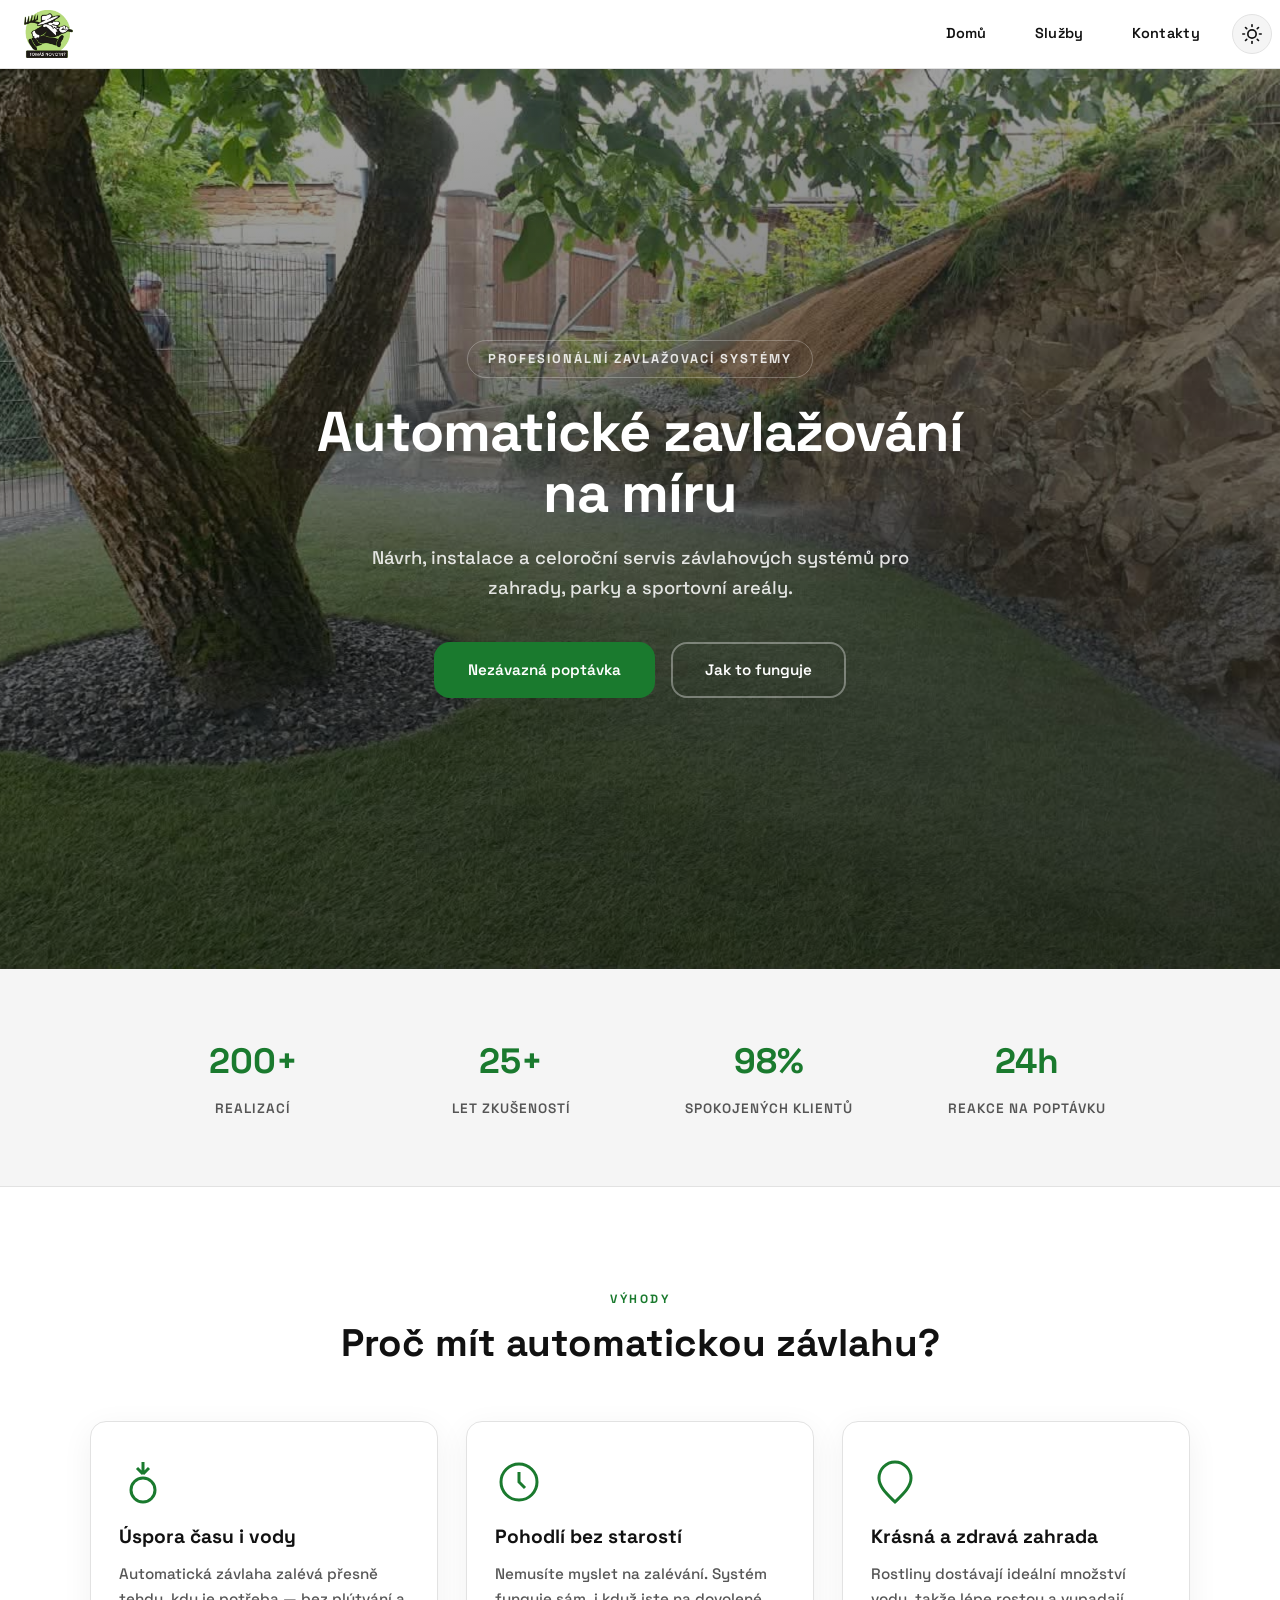
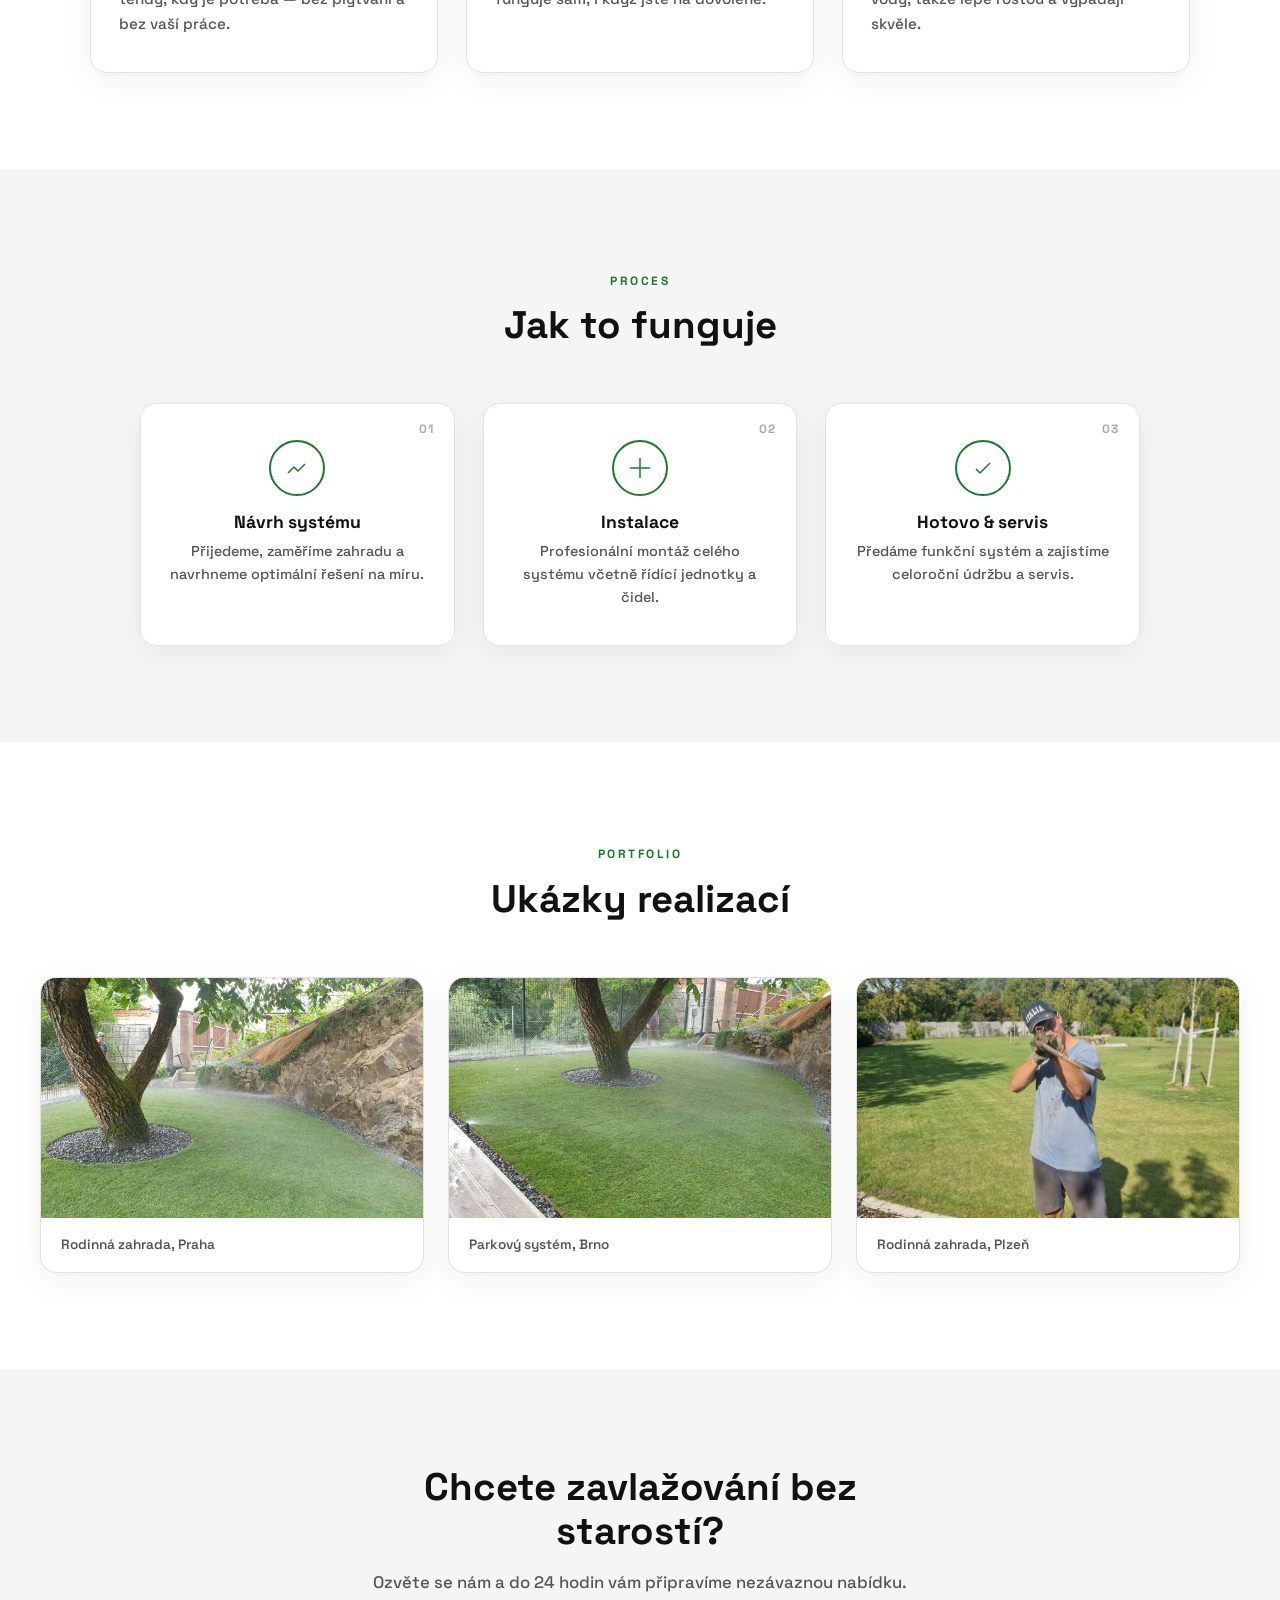
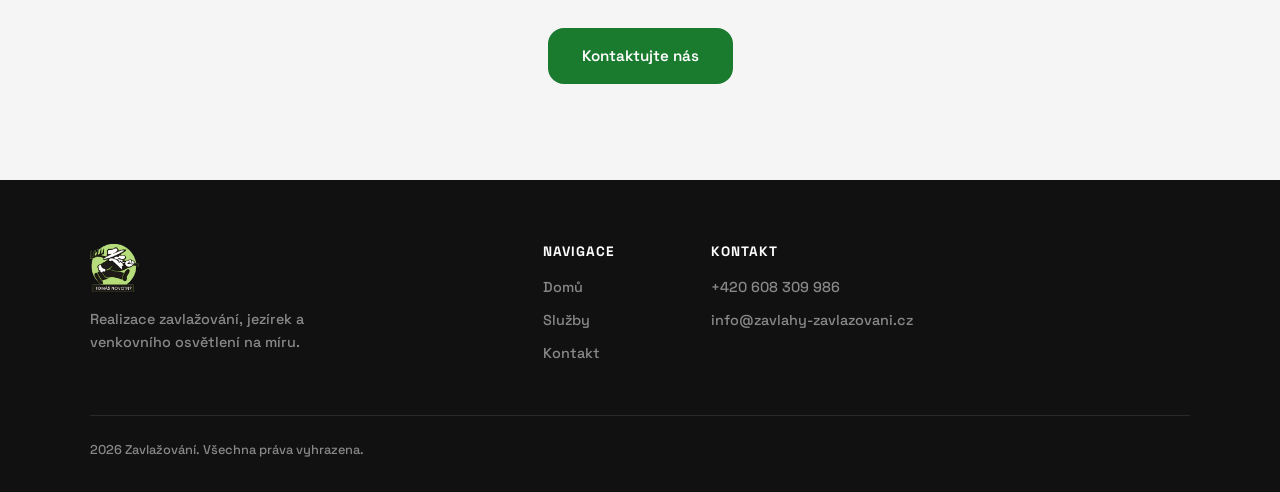
==== index.html @ baafc588 "Add files via upload" ====
<!DOCTYPE html>
<html lang="cs" data-theme="light">
<head>
    <meta charset="UTF-8" />
    <meta name="viewport" content="width=device-width, initial-scale=1.0" />
    <meta name="description" content="Navrhujeme a instalujeme automatické závlahové systémy pro zahrady. Zajistíme návrh, realizaci i servis." />
    <title>Zavlažování na míru | Návrh, instalace a servis</title>
    <meta property="og:title" content="Automatické zavlažování na míru">
    <meta property="og:description" content="Návrh, instalace a servis závlahových systémů.">
    <meta property="og:type" content="website">
    <meta property="og:url" content="https://vaclavneu.github.io/">  <!-- Predelat realnou URL -->
    <meta property="og:image" content="https://vaclavneu.github.io/Obrazky/nahled.webp">
    <meta name="google-site-verification" content="M0ZLfWFNG0SLaXgLOf67npaNT7KguixeMrZRWFpr6Yw" />

    <link rel="preconnect" href="https://fonts.googleapis.com" />
    <link rel="preconnect" href="https://fonts.gstatic.com" crossorigin />
    <link href="https://fonts.googleapis.com/css2?family=Space+Grotesk:wght@500;600;700&display=swap" rel="stylesheet" />
    <link rel="icon" type="image/x-icon" href="Obrazky/Tomas_logo.webp" />
    <link rel="stylesheet" href="app.css" />
    <link rel="stylesheet" href="Layout/Navbar.css" />
    <link rel="stylesheet" href="Layout/Footer.css" />
    <link rel="stylesheet" href="Pages/Home.css" />
        <script type="application/ld+json">
{
  "@context": "https://schema.org",
  "@type": "LocalBusiness",
  "name": "Zavlažování na míru",
  "url": "https://vaclavneu.github.io/",
  "description": "Návrh, instalace a servis automatických závlahových systémů pro zahrady, parky a sportovní areály.",
  "telephone": "+420608309986",
  "email": "info@zavlahy-zavlazovani.cz",
  "areaServed": "Česká republika",
  "image": "https://vaclavneu.github.io/Obrazky/Tomas_logo.webp"
}
</script>
</head>
<body>
    <div id="page-loader">
        <div class="loader-spinner"></div>
    </div>
<header id="navbar"></header>

<div class="home">

   
    <section class="hero">
        <div class="hero-overlay">
            <div class="hero-content">
                <span class="hero-badge">Profesionální zavlažovací systémy</span>
                <h1>Automatické zavlažování na míru</h1>
                <p>Návrh, instalace a celoroční servis závlahových systémů pro zahrady, parky a sportovní areály.</p>
                <div class="hero-actions">
                    <a href="Pages/Kontakt.html" class="btn-main">Nezávazná poptávka</a>
                    <a href="#jak-to-funguje" class="btn-ghost">Jak to funguje</a>
                </div>
            </div>
        </div>
    </section>

   
    <section class="stats">
        <div class="stats-grid">
            <div class="stat-item reveal">
                <span class="stat-number">200+</span>
                <span class="stat-label">Realizací</span>
            </div>
            <div class="stat-item reveal reveal-delay-1">
                <span class="stat-number">25+</span>
                <span class="stat-label">Let zkušeností</span>
            </div>
            <div class="stat-item reveal reveal-delay-2">
                <span class="stat-number">98%</span>
                <span class="stat-label">Spokojených klientů</span>
            </div>
            <div class="stat-item reveal reveal-delay-3">
                <span class="stat-number">24h</span>
                <span class="stat-label">Reakce na poptávku</span>
            </div>
        </div>
    </section>

  
    <section class="benefits">
        <div class="section-header reveal">
            <span class="section-tag">Výhody</span>
            <h2>Proč mít automatickou závlahu?</h2>
        </div>

        <div class="benefits-row">
            <div class="benefit-card reveal">
                <div class="benefit-icon">
                    <svg viewBox="0 0 24 24" fill="none" stroke="currentColor" stroke-width="1.5">
                        <path d="M12 2v6m0 0l3-3m-3 3L9 5" /><circle cx="12" cy="16" r="6" />
                    </svg>
                </div>
                <h3>Úspora času i vody</h3>
                <p>Automatická závlaha zalévá přesně tehdy, kdy je potřeba — bez plýtvání a bez vaší práce.</p>
            </div>

            <div class="benefit-card reveal reveal-delay-1">
                <div class="benefit-icon">
                    <svg viewBox="0 0 24 24" fill="none" stroke="currentColor" stroke-width="1.5">
                        <path d="M3 12a9 9 0 1018 0 9 9 0 00-18 0z" /><path d="M12 7v5l3 3" />
                    </svg>
                </div>
                <h3>Pohodlí bez starostí</h3>
                <p>Nemusíte myslet na zalévání. Systém funguje sám, i když jste na dovolené.</p>
            </div>

            <div class="benefit-card reveal reveal-delay-2">
                <div class="benefit-icon">
                    <svg viewBox="0 0 24 24" fill="none" stroke="currentColor" stroke-width="1.5">
                        <path d="M12 22c4-4 8-7.5 8-12a8 8 0 10-16 0c0 4.5 4 8 8 12z" />
                    </svg>
                </div>
                <h3>Krásná a zdravá zahrada</h3>
                <p>Rostliny dostávají ideální množství vody, takže lépe rostou a vypadají skvěle.</p>
            </div>
        </div>
    </section>

   
    <section class="steps" id="jak-to-funguje">
        <div class="section-header reveal">
            <span class="section-tag">Proces</span>
            <h2>Jak to funguje</h2>
        </div>

        <div class="step-container">
            <div class="step-card reveal">
                <div class="step-number">01</div>
                <div class="step-icon">
                    <svg viewBox="0 0 24 24" fill="none" stroke="currentColor" stroke-width="1.5">
                        <path d="M3 17l6-6 4 4 7-7" />
                    </svg>
                </div>
                <h3>Návrh systému</h3>
                <p>Přijedeme, zaměříme zahradu a navrhneme optimální řešení na míru.</p>
            </div>

            <div class="step-card reveal reveal-delay-1">
                <div class="step-number">02</div>
                <div class="step-icon">
                    <svg viewBox="0 0 24 24" fill="none" stroke="currentColor" stroke-width="1.5">
                        <path d="M12 2v20M2 12h20" />
                    </svg>
                </div>
                <h3>Instalace</h3>
                <p>Profesionální montáž celého systému včetně řídící jednotky a čidel.</p>
            </div>

            <div class="step-card reveal reveal-delay-2">
                <div class="step-number">03</div>
                <div class="step-icon">
                    <svg viewBox="0 0 24 24" fill="none" stroke="currentColor" stroke-width="1.5">
                        <path d="M5 13l4 4L19 7" />
                    </svg>
                </div>
                <h3>Hotovo &amp; servis</h3>
                <p>Předáme funkční systém a zajistíme celoroční údržbu a servis.</p>
            </div>
        </div>
    </section>

   
    <section class="gallery">
        <div class="section-header reveal">
            <span class="section-tag">Portfolio</span>
            <h2>Ukázky realizací</h2>
        </div>

        <div class="images">
            <div class="image-card reveal">
                <img src="Obrazky/Zavlaha1.jpeg" alt="Realizace zavlažování 1" loading="lazy" />
                <div class="image-label">Rodinná zahrada, Praha</div>
            </div>
            <div class="image-card reveal reveal-delay-1">
                <img src="Obrazky/Zavlaha2.jpeg" alt="Realizace zavlažování 2" loading="lazy" />
                <div class="image-label">Parkový systém, Brno</div>
            </div>
            <div class="image-card reveal reveal-delay-2">
                <img src="Obrazky/Zavlaha3.jpeg" alt="Realizace zavlažování 3" loading="lazy" />
                <div class="image-label">Rodinná zahrada, Plzeň</div>
            </div>
        </div>
    </section>

   
    <section class="cta reveal">
        <div class="cta-inner">
            <h2>Chcete zavlažování bez starostí?</h2>
            <p>Ozvěte se nám a do 24 hodin vám připravíme nezávaznou nabídku.</p>
            <a href="/Pages/Kontakt.html" class="btn-main">Kontaktujte nás</a>
        </div>
    </section>

</div>
<footer id="footer"></footer>
 <script src="app.js"></script>
</body>
</html>
---- app.css ----
/* ===== LIGHT THEME ===== */
:root,
[data-theme="light"] {
    --bg: #ffffff;
    --bg-alt: #f5f5f5;
    --bg-card: #ffffff;
    --text: #111111;
    --text-muted: #555555;
    --border: #e2e2e2;
    --green: #1a7a2e;
    --green-light: #74c48c;
    --green-glow: rgba(26, 122, 46, 0.15);
    --shadow-card: 0 8px 32px rgba(0, 0, 0, 0.06);
    --shadow-card-hover: 0 16px 48px rgba(0, 0, 0, 0.10);
    --nav-bg: rgba(255, 255, 255, 0.85);
    --footer-bg: #111111;
    --footer-text: #ffffff;
    --footer-muted: rgba(255, 255, 255, 0.5);
    --toggle-icon: "🌙";
}

/* ===== DARK THEME ===== */
[data-theme="dark"] {
    --bg: #0e0e0e;
    --bg-alt: #161616;
    --bg-card: #1a1a1a;
    --text: #f0f0f0;
    --text-muted: #999999;
    --border: #2a2a2a;
    --green: #5cb870;
    --green-light: #74c48c;
    --green-glow: rgba(92, 184, 112, 0.15);
    --shadow-card: 0 8px 32px rgba(0, 0, 0, 0.3);
    --shadow-card-hover: 0 16px 48px rgba(0, 0, 0, 0.4);
    --nav-bg: rgba(14, 14, 14, 0.9);
    --footer-bg: #0a0a0a;
    --footer-text: #f0f0f0;
    --footer-muted: rgba(255, 255, 255, 0.35);
    --toggle-icon: "☀️";
}

/* ===== RESET ===== */
*, *::before, *::after {
    margin: 0;
    padding: 0;
    box-sizing: border-box;
}

html {
    scroll-behavior: auto;
}

/* Only smooth-scroll for anchor clicks, not all scrolling */
@media (prefers-reduced-motion: no-preference) {
    html:focus-within {
        scroll-behavior: smooth;
    }
}

body {
    min-height: 100vh;
    font-family: "Space Grotesk", sans-serif;
    font-weight: 500;
    font-size: 18px;
    color: var(--text);
    background: var(--bg);
    line-height: 1.6;
    -webkit-font-smoothing: antialiased;
}

/* Theme transition — only triggers on toggle, not scroll */
html[data-theme] body,
html[data-theme] nav,
html[data-theme] .footer-container {
    transition: background-color 0.35s ease, color 0.35s ease, border-color 0.35s ease;
}

/* ===== TYPOGRAPHY ===== */
h1, h2, h3 {
    font-family: "Space Grotesk", sans-serif;
    font-weight: 700;
    line-height: 1.15;
    color: var(--text);
}

h2 {
    margin-bottom: 5px;
}

h1:focus {
    outline: none;
}

img {
    max-width: 100%;
    height: auto;
    display: block;
}

/* ===== SCROLL REVEAL ===== */
.reveal {
    opacity: 0;
    transform: translate3d(0, 24px, 0);
    will-change: opacity, transform;
    transition: opacity 0.5s ease-out,
                transform 0.5s ease-out;
}

.reveal.revealed {
    opacity: 1;
    transform: translate3d(0, 0, 0);
    will-change: auto;
}

.reveal-delay-1 { transition-delay: 0.08s; }
.reveal-delay-2 { transition-delay: 0.16s; }
.reveal-delay-3 { transition-delay: 0.24s; }

/* ===== PAGE LOADER ===== */
#page-loader {
    position: fixed;
    inset: 0;
    z-index: 9999;
    background: var(--bg);
    display: flex;
    align-items: center;
    justify-content: center;
    transition: opacity 0.5s ease;
}

#page-loader.loaded {
    opacity: 0;
    pointer-events: none;
}

.loader-spinner {
    width: 40px;
    height: 40px;
    border: 3px solid var(--border);
    border-top-color: var(--green);
    border-radius: 50%;
    animation: spin 0.8s linear infinite;
}

@keyframes spin {
    to { transform: rotate(360deg); }
}

/* ===== FORM VALIDATION ===== */
.valid.modified:not([type=checkbox]) {
    outline: 1px solid var(--green);
}

.invalid {
    outline: 1px solid #e50000;
}

.validation-message {
    color: #e50000;
}
---- Layout/Navbar.css ----
nav {
    position: sticky;
    top: 0;
    z-index: 100;
    background: var(--nav-bg);
    backdrop-filter: blur(16px);
    -webkit-backdrop-filter: blur(16px);
    border-bottom: 1px solid var(--border);
}

nav ul {
    width: 100%;
    list-style: none;
    display: flex;
    justify-content: center;
    align-items: center;
}

nav li {
    height: 68px;
    display: flex;
    align-items: center;
}

nav a {
    padding: 0 24px;
    text-decoration: none;
    display: inline-flex;
    align-items: center;
    justify-content: center;
    color: var(--text);
    height: 100%;
    font-size: 0.9rem;
    font-weight: 600;
    letter-spacing: 0.3px;
    position: relative;
    transition: color 0.2s ease;
}

nav a:hover {
    color: var(--green);
}

/* Underline hover */
nav a::after {
    content: "";
    position: absolute;
    bottom: 16px;
    left: 50%;
    transform: translateX(-50%);
    width: 0;
    height: 2px;
    background: var(--green);
    border-radius: 1px;
    transition: width 0.3s ease;
}

nav a:hover::after {
    width: 24px;
}

.logo-link::after {
    display: none;
}

nav img.logo {
    height: 48px;
    padding: 0;
    object-fit: contain;
}

nav li:first-child {
    margin-right: auto;
}

/* Theme toggle */
.theme-toggle {
    display: flex;
    align-items: center;
    justify-content: center;
    width: 40px;
    height: 40px;
    border: 1px solid var(--border);
    border-radius: 50%;
    background: var(--bg-alt);
    color: var(--text);
    cursor: pointer;
    transition: all 0.3s ease;
    margin: 0 8px;
}

.theme-toggle:hover {
    border-color: var(--green);
    color: var(--green);
}

[data-theme="light"] .icon-moon { display: none; }
[data-theme="light"] .icon-sun { display: block; }
[data-theme="dark"] .icon-sun { display: none; }
[data-theme="dark"] .icon-moon { display: block; }

/* Sidebar */
.sidebar {
    position: fixed;
    top: 0;
    right: 0;
    height: 100vh;
    width: 280px;
    z-index: 999;
    background: var(--nav-bg);
    backdrop-filter: blur(20px);
    -webkit-backdrop-filter: blur(20px);
    box-shadow: -4px 0 32px rgba(0, 0, 0, 0.15);
    display: none;
    flex-direction: column;
    align-items: flex-start;
    justify-content: flex-start;
    padding-top: 8px;
    border-left: 1px solid var(--border);
}

.sidebar li {
    width: 100%;
    height: 60px;
}

.sidebar a {
    width: 100%;
    padding: 0 32px;
    justify-content: flex-start;
    font-size: 1rem;
}

.sidebar a::after {
    display: none;
}

.menu-button {
    display: none;
}

@media (max-width: 1000px) {
    .hideOnMobile {
        display: none;
    }

    .menu-button {
        display: flex;
    }
}

@media (max-width: 450px) {
    .sidebar {
        width: 100%;
    }

    nav a {
        padding: 0 12px;
    }

    nav img.logo {
        height: 36px;
    }
}
---- Layout/Footer.css ----
.footer-container {
    background: var(--footer-bg);
    color: var(--footer-text);
    padding: 64px 24px 32px;
}

.footer-inner {
    max-width: 1100px;
    margin: 0 auto;
    display: grid;
    grid-template-columns: 1.2fr 2fr;
    gap: 64px;
    padding-bottom: 40px;
    border-bottom: 1px solid rgba(255, 255, 255, 0.1);
}

.footer-brand {
    display: flex;
    flex-direction: column;
    gap: 16px;
}

.footer-logo-link {
    display: inline-flex;
    align-self: flex-start;
}

.footer-logo {
    height: 48px;
    width: auto;
    object-fit: contain;
    align-self: flex-start;
  
}



.footer-brand p {
    font-size: 0.9rem;
    font-weight: 500;
    line-height: 1.6;
    color: var(--footer-muted);
    max-width: 280px;
}

.footer-links {
    display: flex;
    gap: 48px;
    flex-wrap: wrap;
}

.footer-col {
    display: flex;
    flex-direction: column;
    min-width: 120px;
}

.footer-col h3 {
    font-size: 0.85rem;
    font-weight: 700;
    letter-spacing: 1px;
    text-transform: uppercase;
    margin-bottom: 16px;
    color: var(--footer-text);
}

.footer-col a {
    color: var(--footer-muted);
    text-decoration: none;
    font-size: 0.9rem;
    font-weight: 500;
    margin-bottom: 10px;
    transition: color 0.2s ease;
}

.footer-col a:hover {
    color: var(--green-light);
}

.footer-bottom {
    max-width: 1100px;
    margin: 0 auto;
    padding-top: 24px;
}

.footer-bottom p {
    font-size: 0.8rem;
    font-weight: 500;
    color: var(--footer-muted);
}

/* ===== RESPONSIVE ===== */
@media (max-width: 800px) {
    .footer-inner {
        grid-template-columns: 1fr;
        gap: 40px;
        text-align: center;
    }

    .footer-brand {
        align-items: center;
    }

    .footer-brand p {
        max-width: 100%;
    }

    .footer-links {
        justify-content: center;
        gap: 36px;
    }

    .footer-logo {
        align-self: center;
    }

    .footer-logo-link {
        align-self: center;
    }

    .footer-bottom {
        text-align: center;
    }
}
---- Pages/Home.css ----
/* ===== HOME ===== */
.home {
    width: 100%;
    overflow: visible !important;
    overflow-x: visible !important;
    overflow-y: visible !important;
}

/* ===== HERO ===== */
.hero {
    min-height: 100vh;
    background-image: url('/Obrazky/Zavlaha1.jpg');
    background-size: cover;
    background-position: center;
    display: flex;
    transform: translateZ(0);
}

.hero-overlay {
    width: 100%;
    background: linear-gradient(
        170deg,
        rgba(0, 0, 0, 0.3) 0%,
        rgba(0, 0, 0, 0.6) 60%,
        rgba(0, 0, 0, 0.75) 100%
    );
    display: flex;
    justify-content: center;
    align-items: center;
    padding: 40px 24px;
}

.hero-content {
    color: #fff;
    text-align: center;
    max-width: 720px;
    animation: heroFadeIn 1s ease-out;
}

.hero-badge {
    display: inline-block;
    font-size: 0.8rem;
    font-weight: 700;
    letter-spacing: 2px;
    text-transform: uppercase;
    padding: 8px 20px;
    border: 1px solid rgba(255, 255, 255, 0.3);
    border-radius: 50px;
    margin-bottom: 24px;
    opacity: 0.85;
}

.hero-content h1 {
    font-size: 3.5rem;
    font-weight: 700;
    margin-bottom: 20px;
    color: #fff;
    letter-spacing: -1px;
    line-height: 1.08;
}

.hero-content p {
    font-size: 1.15rem;
    font-weight: 500;
    margin-bottom: 40px;
    opacity: 0.85;
    max-width: 540px;
    margin-left: auto;
    margin-right: auto;
    line-height: 1.6;
}

.hero-actions {
    display: flex;
    gap: 16px;
    justify-content: center;
    flex-wrap: wrap;
}

@keyframes heroFadeIn {
    from {
        opacity: 0;
        transform: translateY(24px);
    }
    to {
        opacity: 1;
        transform: translateY(0);
    }
}

/* ===== BUTTONS ===== */
.btn-main {
    display: inline-flex;
    align-items: center;
    justify-content: center;
    padding: 14px 32px;
    font-size: 0.95rem;
    font-weight: 600;
    font-family: "Space Grotesk", sans-serif;
    color: #fff;
    background: var(--green);
    border: 2px solid var(--green);
    border-radius: 16px;
    cursor: pointer;
    transition: all 0.3s ease;
    text-decoration: none;
}

.btn-main:hover {
    transform: translateY(-2px);
    box-shadow: 0 8px 24px var(--green-glow);
    filter: brightness(1.1);
}

.btn-ghost {
    display: inline-flex;
    align-items: center;
    justify-content: center;
    padding: 14px 32px;
    font-size: 0.95rem;
    font-weight: 600;
    font-family: "Space Grotesk", sans-serif;
    color: #fff;
    background: transparent;
    border: 2px solid rgba(255, 255, 255, 0.35);
    border-radius: 16px;
    cursor: pointer;
    transition: all 0.3s ease;
    text-decoration: none;
}

.btn-ghost:hover {
    background: rgba(255, 255, 255, 0.1);
    border-color: rgba(255, 255, 255, 0.6);
    transform: translateY(-2px);
}

/* ===== SECTION HEADER ===== */
.section-header {
    text-align: center;
    margin-bottom: 56px;
}

.section-tag {
    display: inline-block;
    font-size: 0.75rem;
    font-weight: 700;
    letter-spacing: 2.5px;
    text-transform: uppercase;
    color: var(--green);
    margin-bottom: 12px;
}

.section-header h2 {
    font-size: 2.4rem;
    font-weight: 700;
    margin-bottom: 0;
}

/* ===== STATS ===== */
.stats {
    background: var(--bg-alt);
    padding: 48px 24px;
    border-bottom: 1px solid var(--border);
    transition: background 0.4s ease, border-color 0.4s ease;
}

.stats-grid {
    max-width: 1000px;
    margin: 0 auto;
    display: grid;
    grid-template-columns: repeat(4, 1fr);
    gap: 32px;
    text-align: center;
}

.stat-item {
    padding: 16px;
}

.stat-number {
    display: block;
    font-size: 2.2rem;
    font-weight: 700;
    color: var(--green);
    margin-bottom: 4px;
}

.stat-label {
    font-size: 0.85rem;
    font-weight: 600;
    color: var(--text-muted);
    text-transform: uppercase;
    letter-spacing: 1px;
}

/* ===== BENEFITS ===== */
.benefits {
    padding: 96px 24px;
    background: var(--bg);
}

.benefits-row {
    display: grid;
    grid-template-columns: repeat(3, 1fr);
    gap: 28px;
    max-width: 1100px;
    margin: 0 auto;
}

.benefit-card {
    background: var(--bg-card);
    border: 1px solid var(--border);
    border-radius: 16px;
    padding: 36px 28px;
    transition: transform 0.4s ease, box-shadow 0.4s ease, border-color 0.4s ease, background 0.4s ease;
    box-shadow: var(--shadow-card);
}

.benefit-card:hover {
    transform: translateY(-6px);
    box-shadow: var(--shadow-card-hover);
    border-color: var(--green);
}

.benefit-icon {
    width: 48px;
    height: 48px;
    margin-bottom: 20px;
    color: var(--green);
}

.benefit-icon svg {
    width: 100%;
    height: 100%;
}

.benefit-card h3 {
    font-size: 1.2rem;
    font-weight: 700;
    margin-bottom: 12px;
}

.benefit-card p {
    font-size: 0.95rem;
    font-weight: 500;
    line-height: 1.65;
    color: var(--text-muted);
}

/* ===== STEPS ===== */
.steps {
    padding: 96px 24px;
    background: var(--bg-alt);
}

.step-container {
    display: grid;
    grid-template-columns: repeat(3, 1fr);
    gap: 28px;
    max-width: 1000px;
    margin: 0 auto;
}

.step-card {
    background: var(--bg-card);
    border: 1px solid var(--border);
    border-radius: 16px;
    padding: 36px 28px;
    text-align: center;
    position: relative;
    box-shadow: var(--shadow-card);
    transition: transform 0.4s ease, box-shadow 0.4s ease, border-color 0.4s ease, background 0.4s ease;
}

.step-card:hover {
    transform: translateY(-6px);
    box-shadow: var(--shadow-card-hover);
    border-color: var(--green);
}

.step-number {
    position: absolute;
    top: 16px;
    right: 20px;
    font-size: 0.75rem;
    font-weight: 700;
    color: var(--text-muted);
    opacity: 0.5;
    letter-spacing: 1px;
}

.step-icon {
    width: 56px;
    height: 56px;
    margin: 0 auto 16px;
    display: flex;
    align-items: center;
    justify-content: center;
    border-radius: 50%;
    border: 2px solid var(--green);
    color: var(--green);
    transition: all 0.3s ease;
}

.step-card:hover .step-icon {
    background: var(--green-glow);
}

.step-icon svg {
    width: 24px;
    height: 24px;
}

.step-card h3 {
    font-size: 1.1rem;
    font-weight: 700;
    margin-bottom: 8px;
}

.step-card p {
    font-size: 0.9rem;
    font-weight: 500;
    color: var(--text-muted);
    line-height: 1.6;
}

/* ===== GALLERY ===== */
.gallery {
    padding: 96px 24px;
    background: var(--bg);
}

.images {
    display: grid;
    grid-template-columns: repeat(3, 1fr);
    gap: 24px;
    max-width: 1200px;
    margin: 0 auto;
}

.image-card {
    border-radius: 16px;
    overflow: hidden;
    background: var(--bg-card);
    border: 1px solid var(--border);
    box-shadow: var(--shadow-card);
    transition: transform 0.4s ease, box-shadow 0.4s ease, border-color 0.4s ease;
}

.image-card:hover {
    transform: translateY(-4px);
    box-shadow: var(--shadow-card-hover);
    border-color: var(--green);
}

.image-card img {
    width: 100%;
    height: 240px;
    object-fit: cover;
    transition: transform 0.5s ease;
}

.image-card:hover img {
    transform: scale(1.04);
}

.image-label {
    padding: 16px 20px;
    font-size: 0.85rem;
    font-weight: 600;
    color: var(--text-muted);
}

/* ===== CTA ===== */
.cta {
    padding: 96px 24px;
    background: var(--bg-alt);
}

.cta-inner {
    max-width: 600px;
    margin: 0 auto;
    text-align: center;
}

.cta-inner h2 {
    font-size: 2.4rem;
    font-weight: 700;
    margin-bottom: 16px;
}

.cta-inner p {
    font-size: 1.05rem;
    font-weight: 500;
    color: var(--text-muted);
    margin-bottom: 32px;
    line-height: 1.6;
}

/* ===== RESPONSIVE ===== */
@media (max-width: 900px) {
    .benefits-row,
    .step-container,
    .images {
        grid-template-columns: 1fr;
        max-width: 500px;
        margin-left: auto;
        margin-right: auto;
    }

    .stats-grid {
        grid-template-columns: repeat(2, 1fr);
    }

    .hero-content h1 {
        font-size: 2.6rem;
    }

    .section-header h2,
    .cta-inner h2 {
        font-size: 2rem;
    }
}

@media (max-width: 500px) {
    .hero-content h1 {
        font-size: 2rem;
    }

    .hero-content p {
        font-size: 1rem;
    }

    .stats-grid {
        grid-template-columns: repeat(2, 1fr);
        gap: 16px;
    }

    .stat-number {
        font-size: 1.8rem;
    }

    .section-header h2,
    .cta-inner h2 {
        font-size: 1.7rem;
    }

    .benefits,
    .steps,
    .gallery,
    .cta {
        padding: 64px 16px;
    }

    .hero-actions {
        flex-direction: column;
        align-items: center;
    }
}
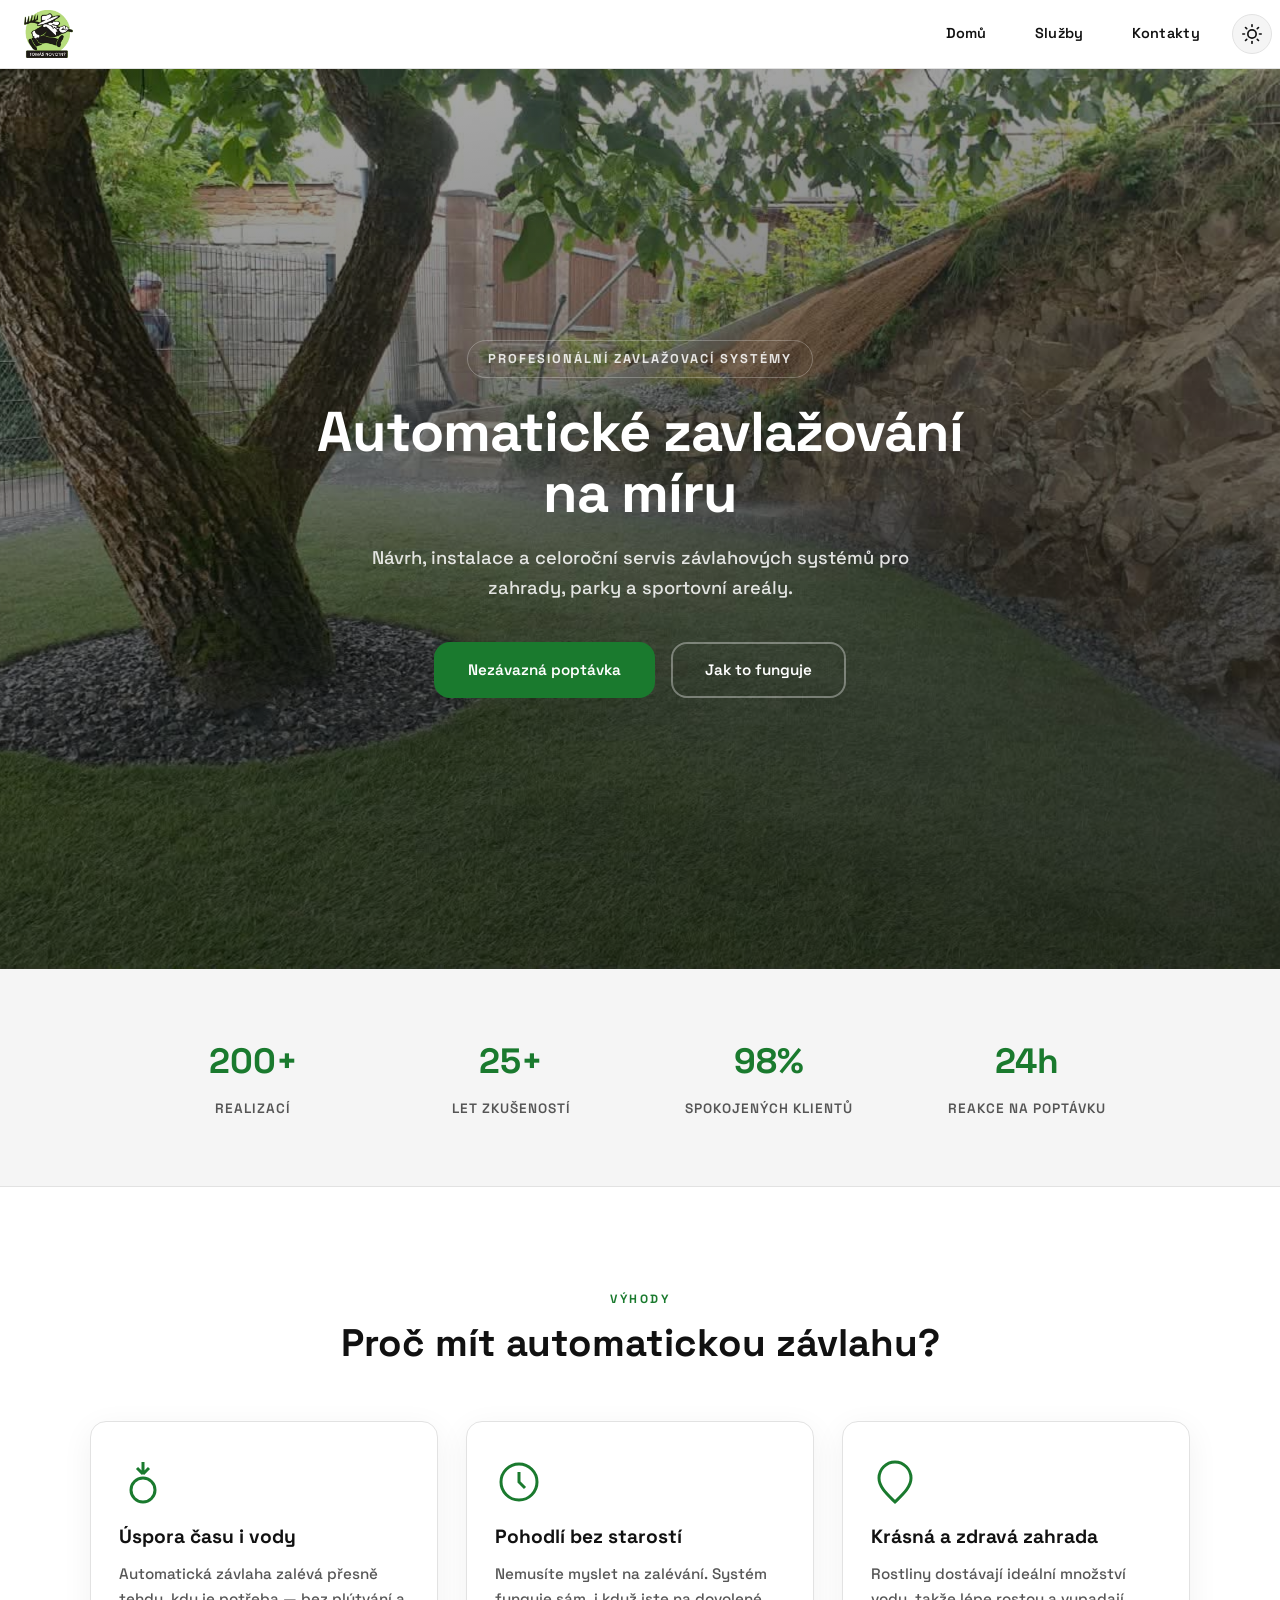
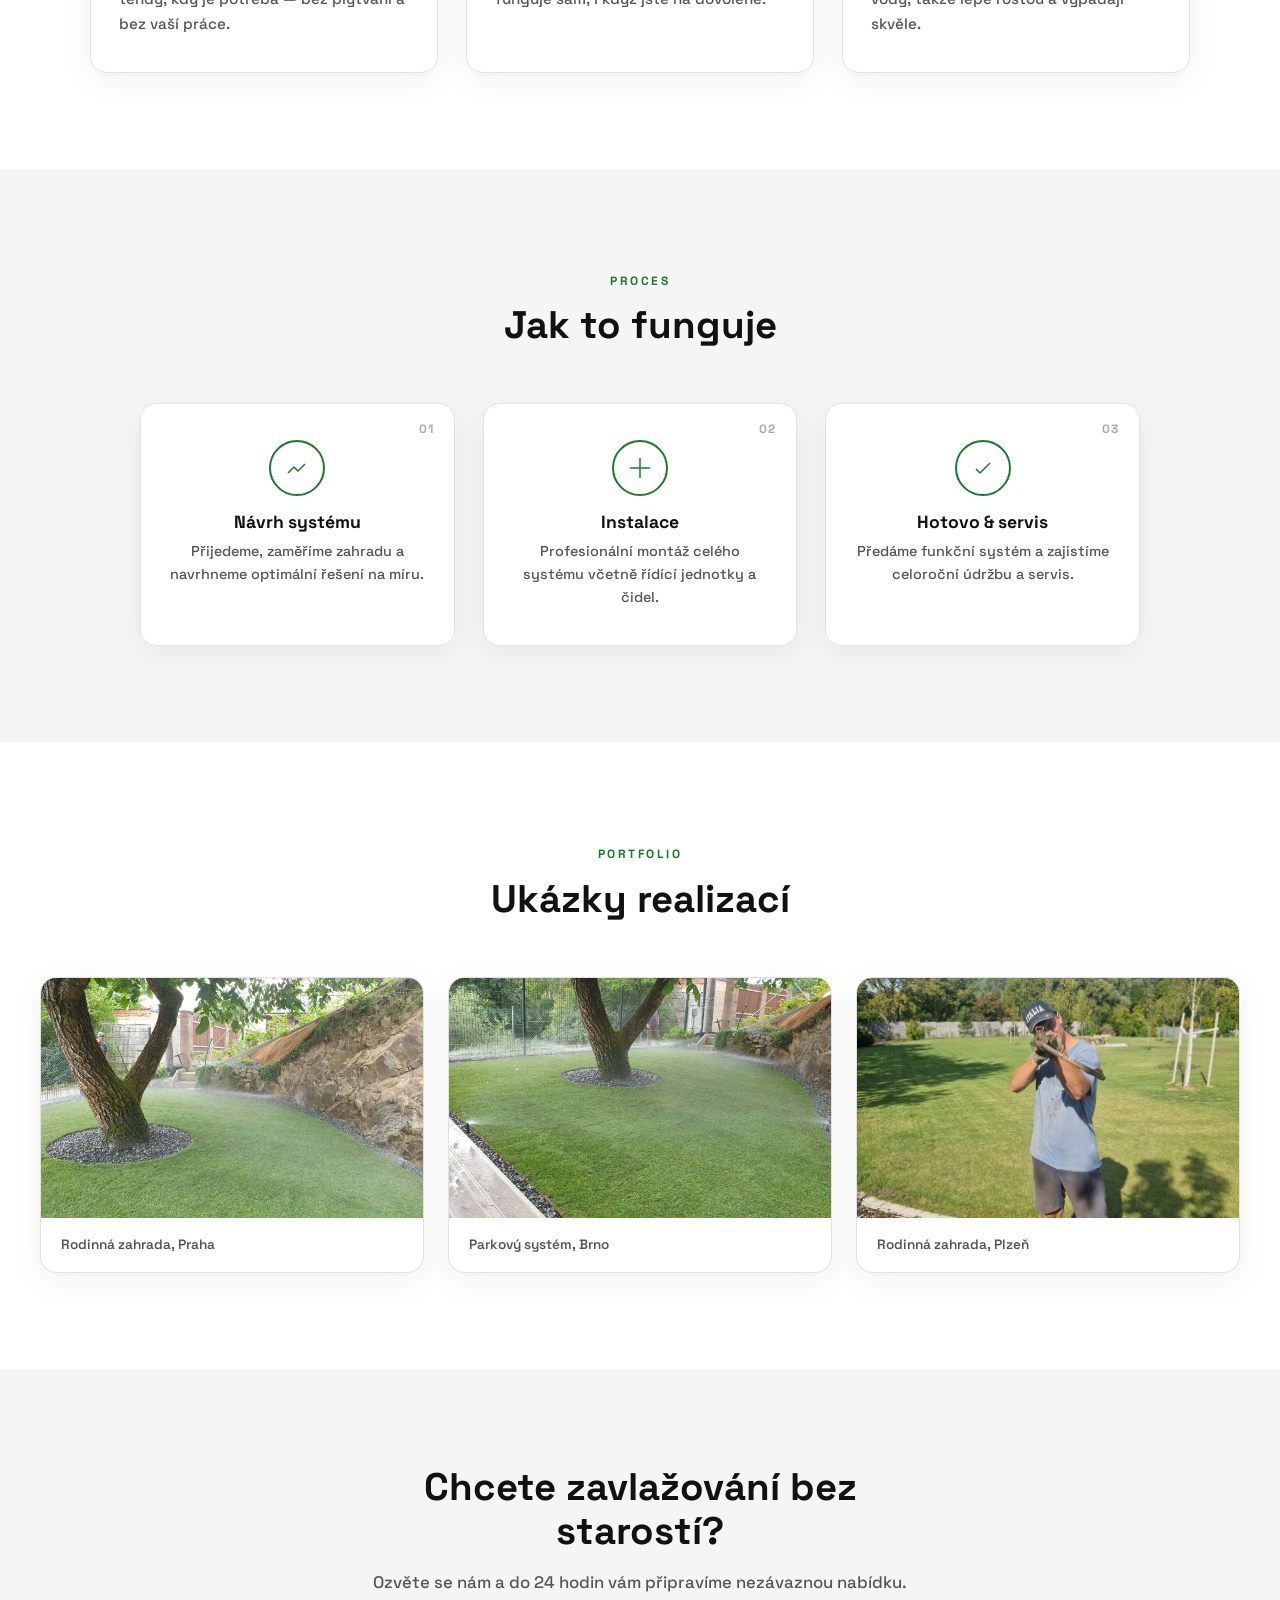
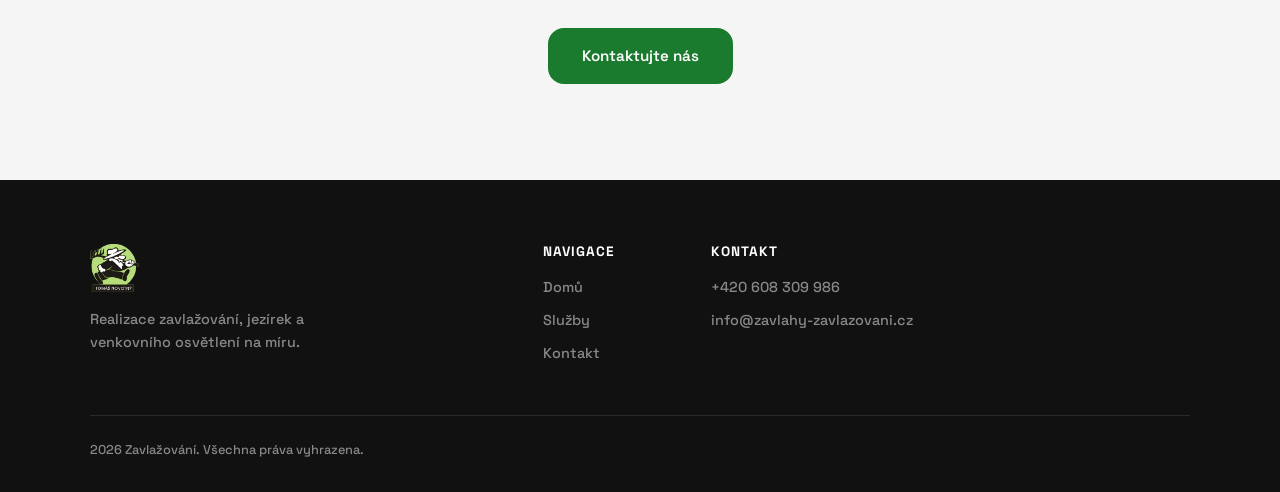
==== commit ddfdbee4: "Add files via upload" ====
--- a/index.html
+++ b/index.html
@@ -16,7 +16,8 @@
     <link rel="preconnect" href="https://fonts.googleapis.com" />
     <link rel="preconnect" href="https://fonts.gstatic.com" crossorigin />
     <link href="https://fonts.googleapis.com/css2?family=Space+Grotesk:wght@500;600;700&display=swap" rel="stylesheet" />
-    <link rel="icon" type="image/x-icon" href="Obrazky/Tomas_logo.webp" />
+    <link rel="icon" type="image/png" href="Obrazky/Tomas_logo.png" />
+    <link rel="apple-touch-icon" href="Obrazky/Tomas_logo.png" />
     <link rel="stylesheet" href="app.css" />
     <link rel="stylesheet" href="Layout/Navbar.css" />
     <link rel="stylesheet" href="Layout/Footer.css" />
@@ -29,7 +30,6 @@
   "url": "https://vaclavneu.github.io/",
   "description": "Návrh, instalace a servis automatických závlahových systémů pro zahrady, parky a sportovní areály.",
   "telephone": "+420608309986",
-  "email": "info@zavlahy-zavlazovani.cz",
   "areaServed": "Česká republika",
   "image": "https://vaclavneu.github.io/Obrazky/Tomas_logo.webp"
 }
@@ -41,7 +41,7 @@
     </div>
 <header id="navbar"></header>
 
-<div class="home">
+<main class="home">
 
    
     <section class="hero">
@@ -191,11 +191,11 @@
         <div class="cta-inner">
             <h2>Chcete zavlažování bez starostí?</h2>
             <p>Ozvěte se nám a do 24 hodin vám připravíme nezávaznou nabídku.</p>
-            <a href="/Pages/Kontakt.html" class="btn-main">Kontaktujte nás</a>
-        </div>
-    </section>
-
-</div>
+            <a href="Pages/Kontakt.html" class="btn-main">Kontaktujte nás</a>
+        </div>
+    </section>
+
+</main>
 <footer id="footer"></footer>
  <script src="app.js"></script>
 </body>
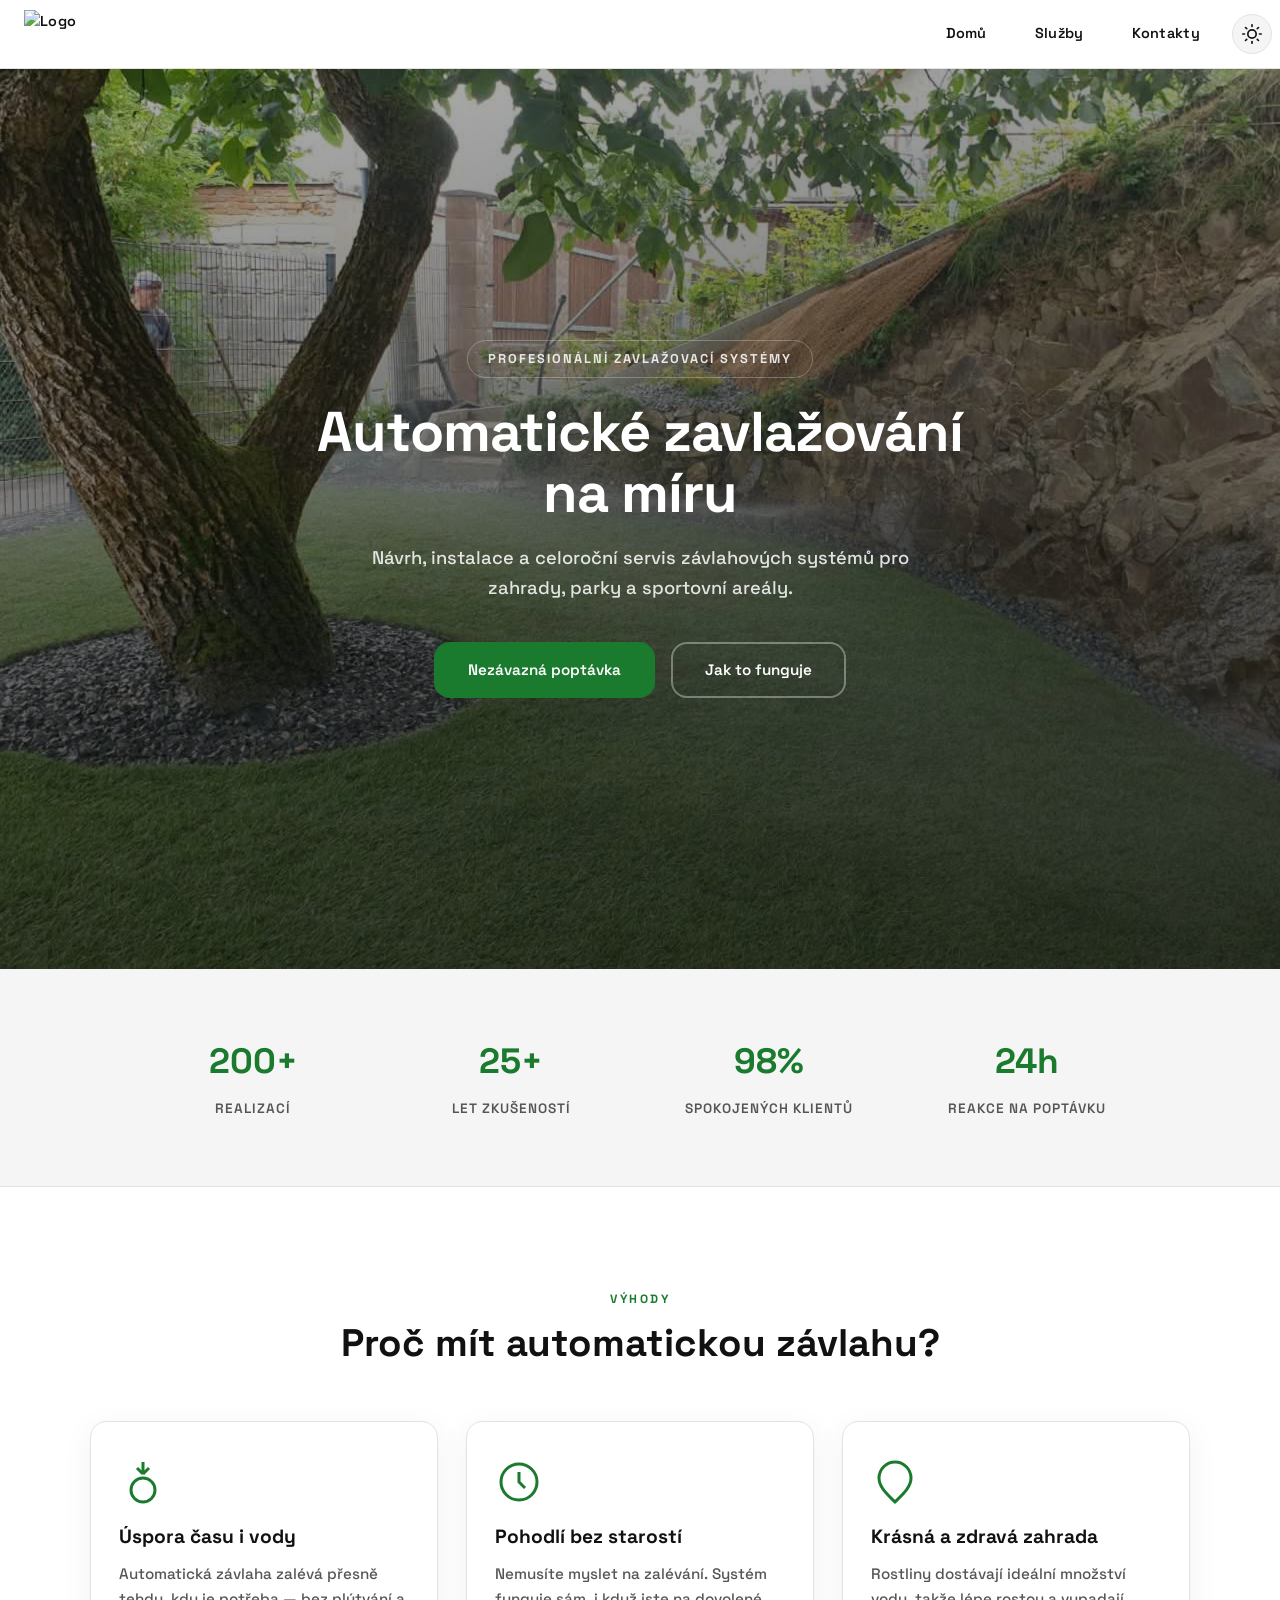
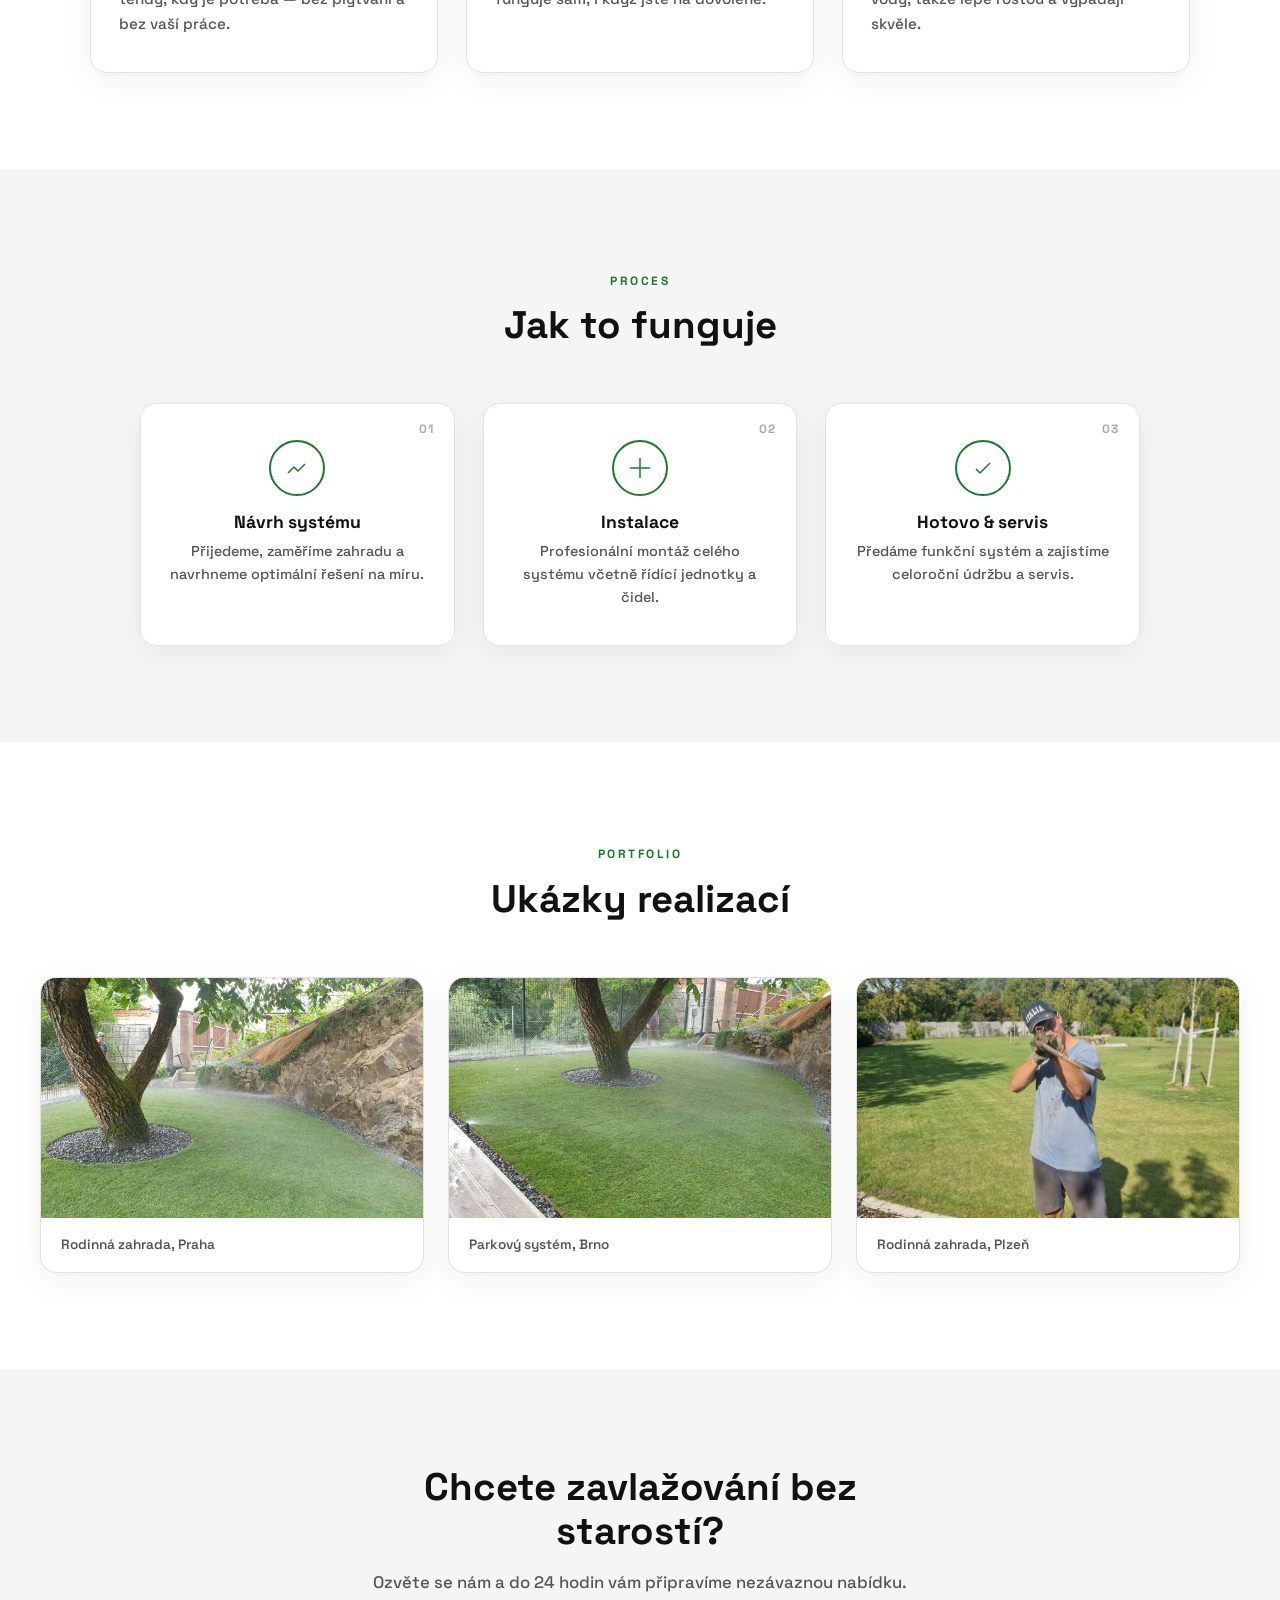
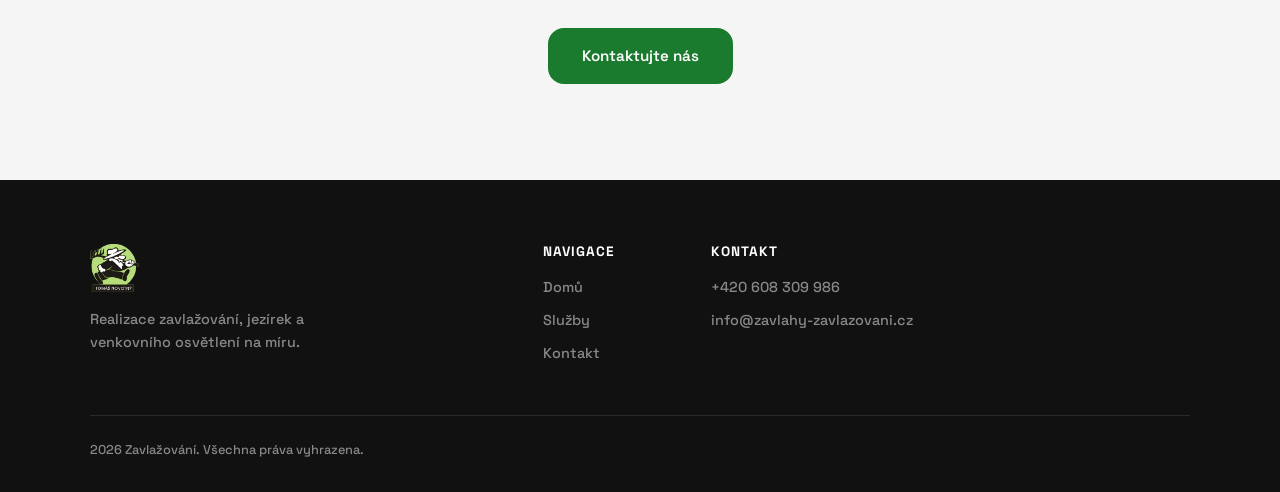
==== commit 776795b0: "Fix SEO" ====
--- a/index.html
+++ b/index.html
@@ -1,202 +1,202 @@
-
-<!DOCTYPE html>
-<html lang="cs" data-theme="light">
-<head>
-    <meta charset="UTF-8" />
-    <meta name="viewport" content="width=device-width, initial-scale=1.0" />
-    <meta name="description" content="Navrhujeme a instalujeme automatické závlahové systémy pro zahrady. Zajistíme návrh, realizaci i servis." />
-    <title>Zavlažování na míru | Návrh, instalace a servis</title>
-    <meta property="og:title" content="Automatické zavlažování na míru">
-    <meta property="og:description" content="Návrh, instalace a servis závlahových systémů.">
-    <meta property="og:type" content="website">
-    <meta property="og:url" content="https://vaclavneu.github.io/">  <!-- Predelat realnou URL -->
-    <meta property="og:image" content="https://vaclavneu.github.io/Obrazky/nahled.webp">
-    <meta name="google-site-verification" content="M0ZLfWFNG0SLaXgLOf67npaNT7KguixeMrZRWFpr6Yw" />
-
-    <link rel="preconnect" href="https://fonts.googleapis.com" />
-    <link rel="preconnect" href="https://fonts.gstatic.com" crossorigin />
-    <link href="https://fonts.googleapis.com/css2?family=Space+Grotesk:wght@500;600;700&display=swap" rel="stylesheet" />
-    <link rel="icon" type="image/png" href="Obrazky/Tomas_logo.png" />
-    <link rel="apple-touch-icon" href="Obrazky/Tomas_logo.png" />
-    <link rel="stylesheet" href="app.css" />
-    <link rel="stylesheet" href="Layout/Navbar.css" />
-    <link rel="stylesheet" href="Layout/Footer.css" />
-    <link rel="stylesheet" href="Pages/Home.css" />
-        <script type="application/ld+json">
-{
-  "@context": "https://schema.org",
-  "@type": "LocalBusiness",
-  "name": "Zavlažování na míru",
-  "url": "https://vaclavneu.github.io/",
-  "description": "Návrh, instalace a servis automatických závlahových systémů pro zahrady, parky a sportovní areály.",
-  "telephone": "+420608309986",
-  "areaServed": "Česká republika",
-  "image": "https://vaclavneu.github.io/Obrazky/Tomas_logo.webp"
-}
-</script>
-</head>
-<body>
-    <div id="page-loader">
-        <div class="loader-spinner"></div>
-    </div>
-<header id="navbar"></header>
-
-<main class="home">
-
-   
-    <section class="hero">
-        <div class="hero-overlay">
-            <div class="hero-content">
-                <span class="hero-badge">Profesionální zavlažovací systémy</span>
-                <h1>Automatické zavlažování na míru</h1>
-                <p>Návrh, instalace a celoroční servis závlahových systémů pro zahrady, parky a sportovní areály.</p>
-                <div class="hero-actions">
-                    <a href="Pages/Kontakt.html" class="btn-main">Nezávazná poptávka</a>
-                    <a href="#jak-to-funguje" class="btn-ghost">Jak to funguje</a>
-                </div>
-            </div>
-        </div>
-    </section>
-
-   
-    <section class="stats">
-        <div class="stats-grid">
-            <div class="stat-item reveal">
-                <span class="stat-number">200+</span>
-                <span class="stat-label">Realizací</span>
-            </div>
-            <div class="stat-item reveal reveal-delay-1">
-                <span class="stat-number">25+</span>
-                <span class="stat-label">Let zkušeností</span>
-            </div>
-            <div class="stat-item reveal reveal-delay-2">
-                <span class="stat-number">98%</span>
-                <span class="stat-label">Spokojených klientů</span>
-            </div>
-            <div class="stat-item reveal reveal-delay-3">
-                <span class="stat-number">24h</span>
-                <span class="stat-label">Reakce na poptávku</span>
-            </div>
-        </div>
-    </section>
-
-  
-    <section class="benefits">
-        <div class="section-header reveal">
-            <span class="section-tag">Výhody</span>
-            <h2>Proč mít automatickou závlahu?</h2>
-        </div>
-
-        <div class="benefits-row">
-            <div class="benefit-card reveal">
-                <div class="benefit-icon">
-                    <svg viewBox="0 0 24 24" fill="none" stroke="currentColor" stroke-width="1.5">
-                        <path d="M12 2v6m0 0l3-3m-3 3L9 5" /><circle cx="12" cy="16" r="6" />
-                    </svg>
-                </div>
-                <h3>Úspora času i vody</h3>
-                <p>Automatická závlaha zalévá přesně tehdy, kdy je potřeba — bez plýtvání a bez vaší práce.</p>
-            </div>
-
-            <div class="benefit-card reveal reveal-delay-1">
-                <div class="benefit-icon">
-                    <svg viewBox="0 0 24 24" fill="none" stroke="currentColor" stroke-width="1.5">
-                        <path d="M3 12a9 9 0 1018 0 9 9 0 00-18 0z" /><path d="M12 7v5l3 3" />
-                    </svg>
-                </div>
-                <h3>Pohodlí bez starostí</h3>
-                <p>Nemusíte myslet na zalévání. Systém funguje sám, i když jste na dovolené.</p>
-            </div>
-
-            <div class="benefit-card reveal reveal-delay-2">
-                <div class="benefit-icon">
-                    <svg viewBox="0 0 24 24" fill="none" stroke="currentColor" stroke-width="1.5">
-                        <path d="M12 22c4-4 8-7.5 8-12a8 8 0 10-16 0c0 4.5 4 8 8 12z" />
-                    </svg>
-                </div>
-                <h3>Krásná a zdravá zahrada</h3>
-                <p>Rostliny dostávají ideální množství vody, takže lépe rostou a vypadají skvěle.</p>
-            </div>
-        </div>
-    </section>
-
-   
-    <section class="steps" id="jak-to-funguje">
-        <div class="section-header reveal">
-            <span class="section-tag">Proces</span>
-            <h2>Jak to funguje</h2>
-        </div>
-
-        <div class="step-container">
-            <div class="step-card reveal">
-                <div class="step-number">01</div>
-                <div class="step-icon">
-                    <svg viewBox="0 0 24 24" fill="none" stroke="currentColor" stroke-width="1.5">
-                        <path d="M3 17l6-6 4 4 7-7" />
-                    </svg>
-                </div>
-                <h3>Návrh systému</h3>
-                <p>Přijedeme, zaměříme zahradu a navrhneme optimální řešení na míru.</p>
-            </div>
-
-            <div class="step-card reveal reveal-delay-1">
-                <div class="step-number">02</div>
-                <div class="step-icon">
-                    <svg viewBox="0 0 24 24" fill="none" stroke="currentColor" stroke-width="1.5">
-                        <path d="M12 2v20M2 12h20" />
-                    </svg>
-                </div>
-                <h3>Instalace</h3>
-                <p>Profesionální montáž celého systému včetně řídící jednotky a čidel.</p>
-            </div>
-
-            <div class="step-card reveal reveal-delay-2">
-                <div class="step-number">03</div>
-                <div class="step-icon">
-                    <svg viewBox="0 0 24 24" fill="none" stroke="currentColor" stroke-width="1.5">
-                        <path d="M5 13l4 4L19 7" />
-                    </svg>
-                </div>
-                <h3>Hotovo &amp; servis</h3>
-                <p>Předáme funkční systém a zajistíme celoroční údržbu a servis.</p>
-            </div>
-        </div>
-    </section>
-
-   
-    <section class="gallery">
-        <div class="section-header reveal">
-            <span class="section-tag">Portfolio</span>
-            <h2>Ukázky realizací</h2>
-        </div>
-
-        <div class="images">
-            <div class="image-card reveal">
-                <img src="Obrazky/Zavlaha1.jpeg" alt="Realizace zavlažování 1" loading="lazy" />
-                <div class="image-label">Rodinná zahrada, Praha</div>
-            </div>
-            <div class="image-card reveal reveal-delay-1">
-                <img src="Obrazky/Zavlaha2.jpeg" alt="Realizace zavlažování 2" loading="lazy" />
-                <div class="image-label">Parkový systém, Brno</div>
-            </div>
-            <div class="image-card reveal reveal-delay-2">
-                <img src="Obrazky/Zavlaha3.jpeg" alt="Realizace zavlažování 3" loading="lazy" />
-                <div class="image-label">Rodinná zahrada, Plzeň</div>
-            </div>
-        </div>
-    </section>
-
-   
-    <section class="cta reveal">
-        <div class="cta-inner">
-            <h2>Chcete zavlažování bez starostí?</h2>
-            <p>Ozvěte se nám a do 24 hodin vám připravíme nezávaznou nabídku.</p>
-            <a href="Pages/Kontakt.html" class="btn-main">Kontaktujte nás</a>
-        </div>
-    </section>
-
-</main>
-<footer id="footer"></footer>
- <script src="app.js"></script>
-</body>
-</html>
+
+<!DOCTYPE html>
+<html lang="cs" data-theme="light">
+<head>
+    <meta charset="UTF-8" />
+    <meta name="viewport" content="width=device-width, initial-scale=1.0" />
+    <meta name="description" content="Navrhujeme a instalujeme automatické závlahové systémy pro zahrady. Zajistíme návrh, realizaci i servis." />
+    <title>Zavlažování na míru | Návrh, instalace a servis</title>
+    <meta property="og:title" content="Automatické zavlažování na míru">
+    <meta property="og:description" content="Návrh, instalace a servis závlahových systémů.">
+    <meta property="og:type" content="website">
+    <meta property="og:url" content="https://vaclavneu.github.io/">  <!-- Predelat realnou URL -->
+    <meta property="og:image" content="https://vaclavneu.github.io/Obrazky/nahled.webp">
+    <meta name="google-site-verification" content="M0ZLfWFNG0SLaXgLOf67npaNT7KguixeMrZRWFpr6Yw" />
+
+    <link rel="preconnect" href="https://fonts.googleapis.com" />
+    <link rel="preconnect" href="https://fonts.gstatic.com" crossorigin />
+    <link href="https://fonts.googleapis.com/css2?family=Space+Grotesk:wght@500;600;700&display=swap" rel="stylesheet" />
+    <link rel="icon" type="image/png" href="Obrazky/Tomas_logo.png" />
+    <link rel="apple-touch-icon" href="Obrazky/Tomas_logo.png" />
+    <link rel="stylesheet" href="app.css" />
+    <link rel="stylesheet" href="Layout/Navbar.css" />
+    <link rel="stylesheet" href="Layout/Footer.css" />
+    <link rel="stylesheet" href="Pages/Home.css" />
+        <script type="application/ld+json">
+{
+  "@context": "https://schema.org",
+  "@type": "LocalBusiness",
+  "name": "Zavlažování na míru",
+  "url": "https://vaclavneu.github.io/",
+  "description": "Návrh, instalace a servis automatických závlahových systémů pro zahrady, parky a sportovní areály.",
+  "telephone": "+420608309986",
+  "areaServed": "Česká republika",
+  "image": "https://vaclavneu.github.io/Obrazky/Tomas_logo.webp"
+}
+</script>
+</head>
+<body>
+    <div id="page-loader">
+        <div class="loader-spinner"></div>
+    </div>
+<header id="navbar"></header>
+
+<main class="home">
+
+   
+    <section class="hero">
+        <div class="hero-overlay">
+            <div class="hero-content">
+                <span class="hero-badge">Profesionální zavlažovací systémy</span>
+                <h1>Automatické zavlažování na míru</h1>
+                <p>Návrh, instalace a celoroční servis závlahových systémů pro zahrady, parky a sportovní areály.</p>
+                <div class="hero-actions">
+                    <a href="Pages/Kontakt.html" class="btn-main">Nezávazná poptávka</a>
+                    <a href="#jak-to-funguje" class="btn-ghost">Jak to funguje</a>
+                </div>
+            </div>
+        </div>
+    </section>
+
+   
+    <section class="stats">
+        <div class="stats-grid">
+            <div class="stat-item reveal">
+                <span class="stat-number">200+</span>
+                <span class="stat-label">Realizací</span>
+            </div>
+            <div class="stat-item reveal reveal-delay-1">
+                <span class="stat-number">25+</span>
+                <span class="stat-label">Let zkušeností</span>
+            </div>
+            <div class="stat-item reveal reveal-delay-2">
+                <span class="stat-number">98%</span>
+                <span class="stat-label">Spokojených klientů</span>
+            </div>
+            <div class="stat-item reveal reveal-delay-3">
+                <span class="stat-number">24h</span>
+                <span class="stat-label">Reakce na poptávku</span>
+            </div>
+        </div>
+    </section>
+
+  
+    <section class="benefits">
+        <div class="section-header reveal">
+            <span class="section-tag">Výhody</span>
+            <h2>Proč mít automatickou závlahu?</h2>
+        </div>
+
+        <div class="benefits-row">
+            <div class="benefit-card reveal">
+                <div class="benefit-icon">
+                    <svg viewBox="0 0 24 24" fill="none" stroke="currentColor" stroke-width="1.5">
+                        <path d="M12 2v6m0 0l3-3m-3 3L9 5" /><circle cx="12" cy="16" r="6" />
+                    </svg>
+                </div>
+                <h3>Úspora času i vody</h3>
+                <p>Automatická závlaha zalévá přesně tehdy, kdy je potřeba — bez plýtvání a bez vaší práce.</p>
+            </div>
+
+            <div class="benefit-card reveal reveal-delay-1">
+                <div class="benefit-icon">
+                    <svg viewBox="0 0 24 24" fill="none" stroke="currentColor" stroke-width="1.5">
+                        <path d="M3 12a9 9 0 1018 0 9 9 0 00-18 0z" /><path d="M12 7v5l3 3" />
+                    </svg>
+                </div>
+                <h3>Pohodlí bez starostí</h3>
+                <p>Nemusíte myslet na zalévání. Systém funguje sám, i když jste na dovolené.</p>
+            </div>
+
+            <div class="benefit-card reveal reveal-delay-2">
+                <div class="benefit-icon">
+                    <svg viewBox="0 0 24 24" fill="none" stroke="currentColor" stroke-width="1.5">
+                        <path d="M12 22c4-4 8-7.5 8-12a8 8 0 10-16 0c0 4.5 4 8 8 12z" />
+                    </svg>
+                </div>
+                <h3>Krásná a zdravá zahrada</h3>
+                <p>Rostliny dostávají ideální množství vody, takže lépe rostou a vypadají skvěle.</p>
+            </div>
+        </div>
+    </section>
+
+   
+    <section class="steps" id="jak-to-funguje">
+        <div class="section-header reveal">
+            <span class="section-tag">Proces</span>
+            <h2>Jak to funguje</h2>
+        </div>
+
+        <div class="step-container">
+            <div class="step-card reveal">
+                <div class="step-number">01</div>
+                <div class="step-icon">
+                    <svg viewBox="0 0 24 24" fill="none" stroke="currentColor" stroke-width="1.5">
+                        <path d="M3 17l6-6 4 4 7-7" />
+                    </svg>
+                </div>
+                <h3>Návrh systému</h3>
+                <p>Přijedeme, zaměříme zahradu a navrhneme optimální řešení na míru.</p>
+            </div>
+
+            <div class="step-card reveal reveal-delay-1">
+                <div class="step-number">02</div>
+                <div class="step-icon">
+                    <svg viewBox="0 0 24 24" fill="none" stroke="currentColor" stroke-width="1.5">
+                        <path d="M12 2v20M2 12h20" />
+                    </svg>
+                </div>
+                <h3>Instalace</h3>
+                <p>Profesionální montáž celého systému včetně řídící jednotky a čidel.</p>
+            </div>
+
+            <div class="step-card reveal reveal-delay-2">
+                <div class="step-number">03</div>
+                <div class="step-icon">
+                    <svg viewBox="0 0 24 24" fill="none" stroke="currentColor" stroke-width="1.5">
+                        <path d="M5 13l4 4L19 7" />
+                    </svg>
+                </div>
+                <h3>Hotovo &amp; servis</h3>
+                <p>Předáme funkční systém a zajistíme celoroční údržbu a servis.</p>
+            </div>
+        </div>
+    </section>
+
+   
+    <section class="gallery">
+        <div class="section-header reveal">
+            <span class="section-tag">Portfolio</span>
+            <h2>Ukázky realizací</h2>
+        </div>
+
+        <div class="images">
+            <div class="image-card reveal">
+                <img src="Obrazky/Zavlaha1.jpeg" alt="Realizace zavlažování 1" loading="lazy" />
+                <div class="image-label">Rodinná zahrada, Praha</div>
+            </div>
+            <div class="image-card reveal reveal-delay-1">
+                <img src="Obrazky/Zavlaha2.jpeg" alt="Realizace zavlažování 2" loading="lazy" />
+                <div class="image-label">Parkový systém, Brno</div>
+            </div>
+            <div class="image-card reveal reveal-delay-2">
+                <img src="Obrazky/Zavlaha3.jpeg" alt="Realizace zavlažování 3" loading="lazy" />
+                <div class="image-label">Rodinná zahrada, Plzeň</div>
+            </div>
+        </div>
+    </section>
+
+   
+    <section class="cta reveal">
+        <div class="cta-inner">
+            <h2>Chcete zavlažování bez starostí?</h2>
+            <p>Ozvěte se nám a do 24 hodin vám připravíme nezávaznou nabídku.</p>
+            <a href="Pages/Kontakt.html" class="btn-main">Kontaktujte nás</a>
+        </div>
+    </section>
+
+</main>
+<footer id="footer"></footer>
+ <script src="app.js"></script>
+</body>
+</html>
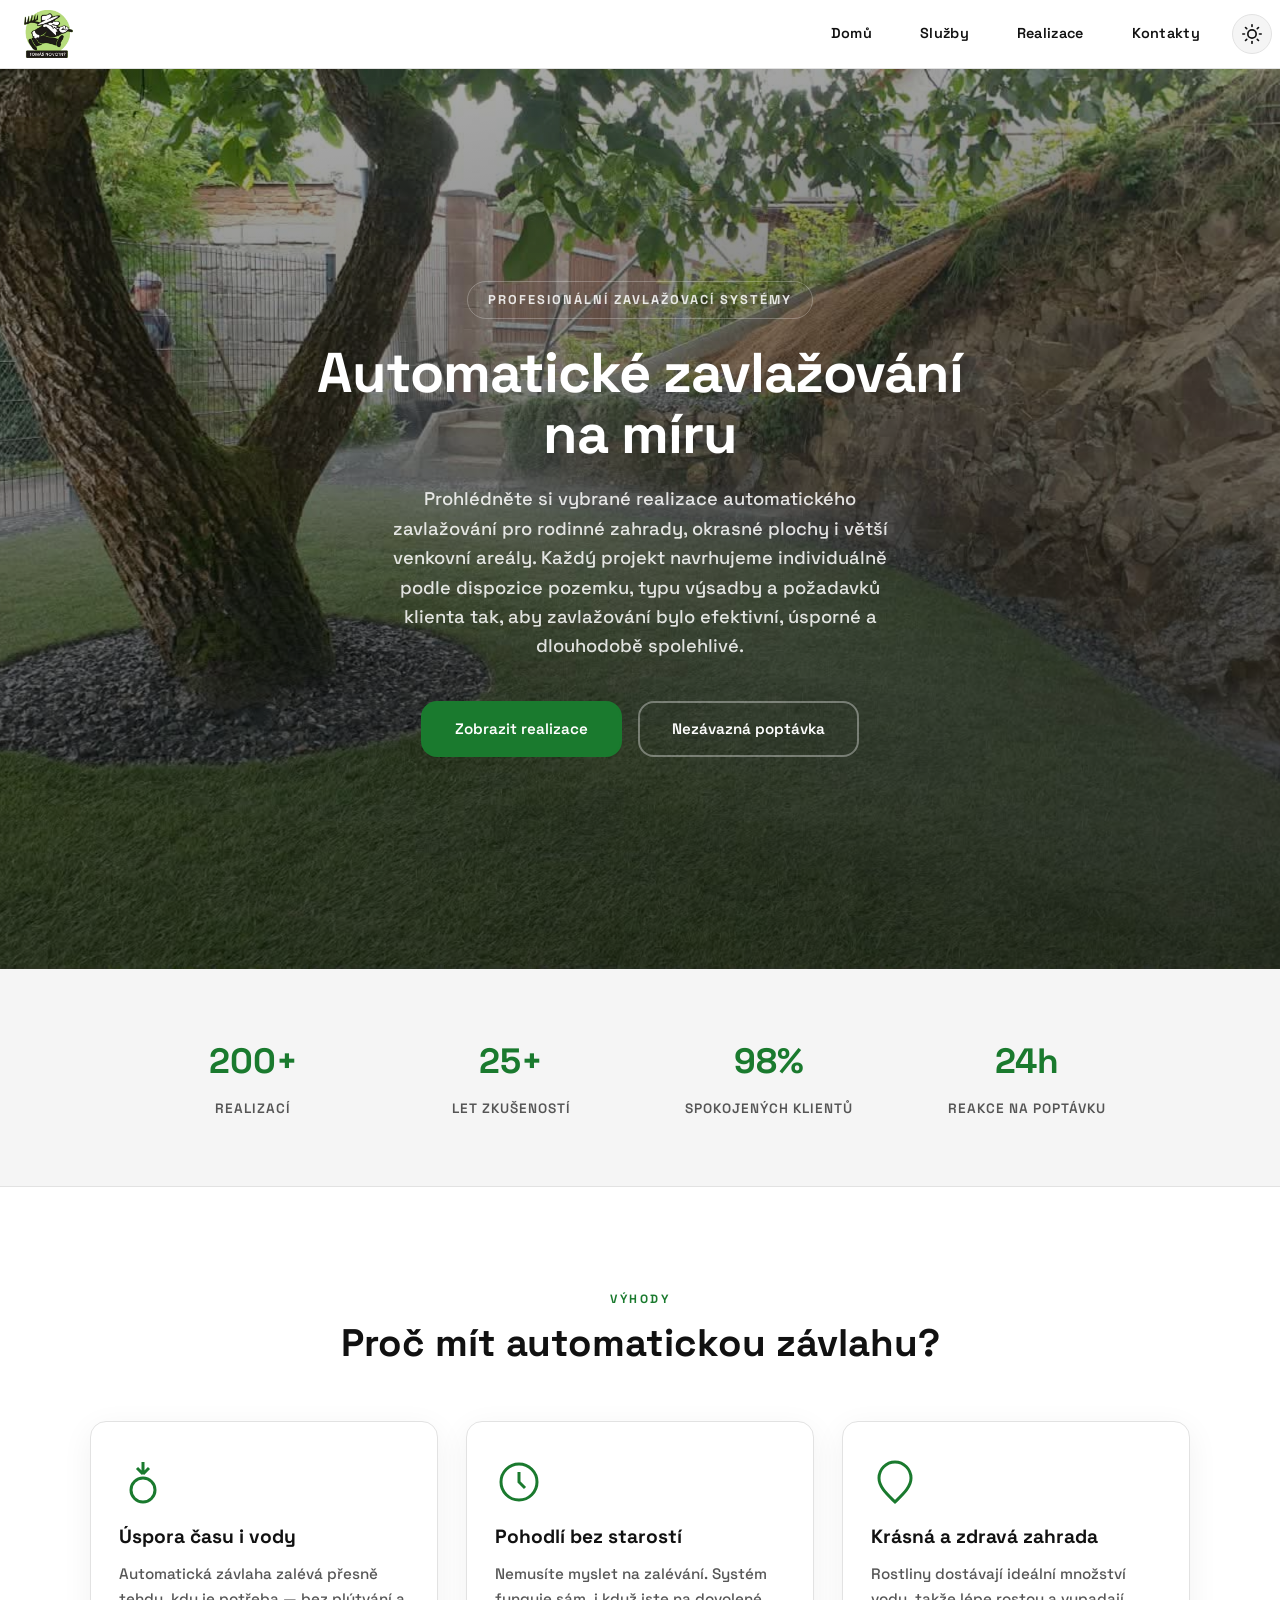
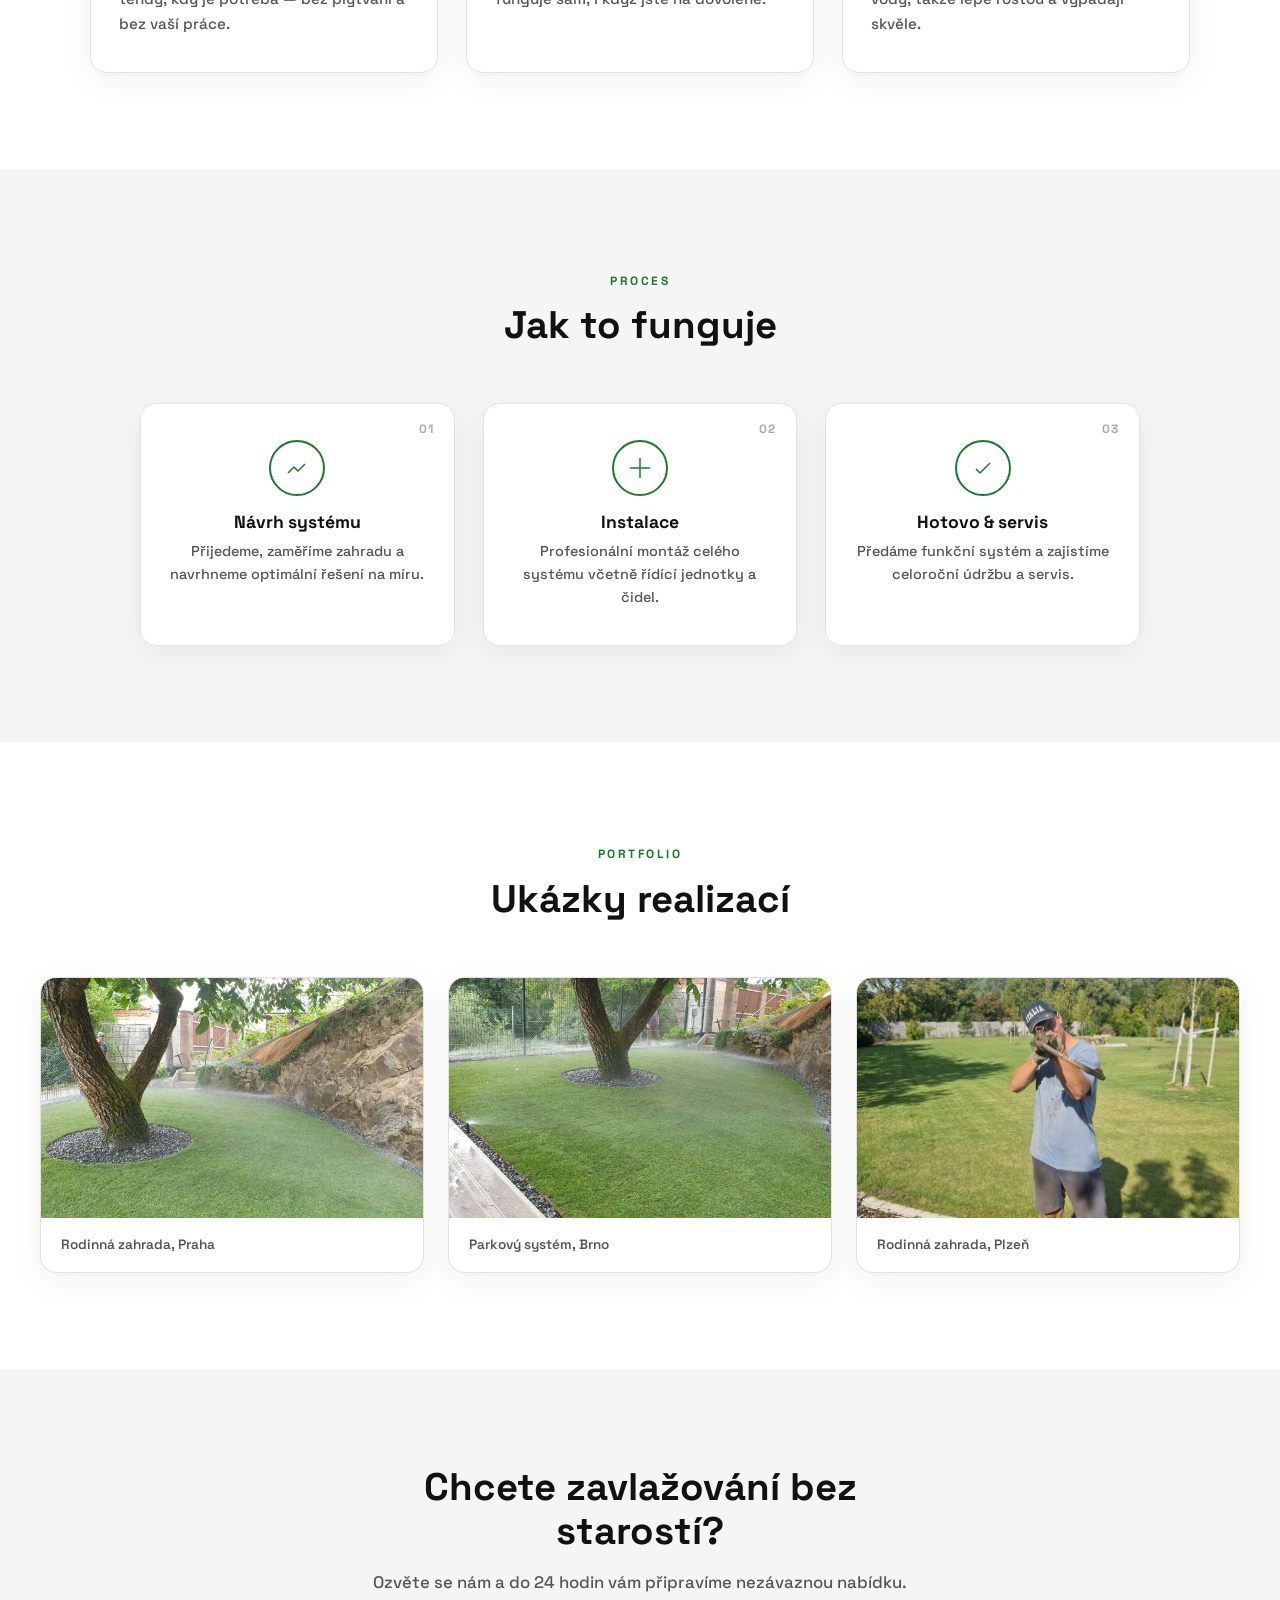
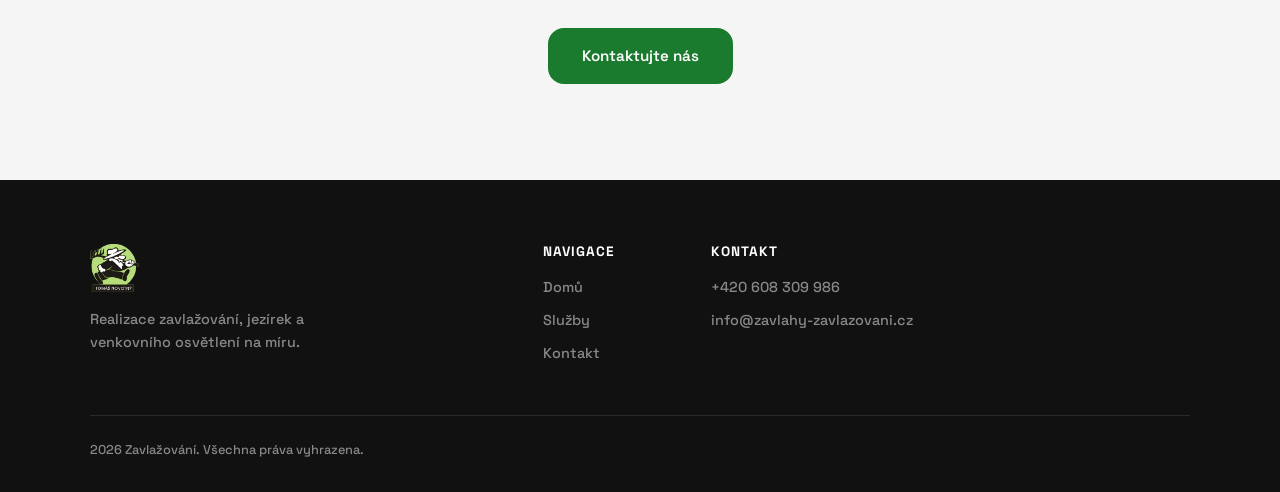
==== commit 8913750b: "Pridani galerie a uprava Navbaru" ====
--- a/index.html
+++ b/index.html
@@ -49,10 +49,15 @@
             <div class="hero-content">
                 <span class="hero-badge">Profesionální zavlažovací systémy</span>
                 <h1>Automatické zavlažování na míru</h1>
-                <p>Návrh, instalace a celoroční servis závlahových systémů pro zahrady, parky a sportovní areály.</p>
+               <p>
+                     Prohlédněte si vybrané realizace automatického zavlažování pro rodinné zahrady,
+                     okrasné plochy i větší venkovní areály. Každý projekt navrhujeme individuálně
+                     podle dispozice pozemku, typu výsadby a požadavků klienta tak, aby zavlažování
+                     bylo efektivní, úsporné a dlouhodobě spolehlivé.
+                </p>
                 <div class="hero-actions">
-                    <a href="Pages/Kontakt.html" class="btn-main">Nezávazná poptávka</a>
-                    <a href="#jak-to-funguje" class="btn-ghost">Jak to funguje</a>
+                    <a href="Pages/Realizace.html" class="btn-main">Zobrazit realizace</a>
+                    <a href="Pages/Kontakt.html" class="btn-ghost">Nezávazná poptávka</a>
                 </div>
             </div>
         </div>
--- a/Layout/Navbar.css
+++ b/Layout/Navbar.css
@@ -1,164 +1,209 @@
-nav {
-    position: sticky;
-    top: 0;
-    z-index: 100;
-    background: var(--nav-bg);
-    backdrop-filter: blur(16px);
-    -webkit-backdrop-filter: blur(16px);
-    border-bottom: 1px solid var(--border);
-}
-
-nav ul {
-    width: 100%;
-    list-style: none;
-    display: flex;
-    justify-content: center;
-    align-items: center;
-}
-
-nav li {
-    height: 68px;
-    display: flex;
-    align-items: center;
-}
-
-nav a {
-    padding: 0 24px;
-    text-decoration: none;
-    display: inline-flex;
-    align-items: center;
-    justify-content: center;
-    color: var(--text);
-    height: 100%;
-    font-size: 0.9rem;
-    font-weight: 600;
-    letter-spacing: 0.3px;
-    position: relative;
-    transition: color 0.2s ease;
-}
-
-nav a:hover {
-    color: var(--green);
-}
-
-/* Underline hover */
-nav a::after {
-    content: "";
-    position: absolute;
-    bottom: 16px;
-    left: 50%;
-    transform: translateX(-50%);
-    width: 0;
-    height: 2px;
-    background: var(--green);
-    border-radius: 1px;
-    transition: width 0.3s ease;
-}
-
-nav a:hover::after {
-    width: 24px;
-}
-
-.logo-link::after {
-    display: none;
-}
-
-nav img.logo {
-    height: 48px;
-    padding: 0;
-    object-fit: contain;
-}
-
-nav li:first-child {
-    margin-right: auto;
-}
-
-/* Theme toggle */
-.theme-toggle {
-    display: flex;
-    align-items: center;
-    justify-content: center;
-    width: 40px;
-    height: 40px;
-    border: 1px solid var(--border);
-    border-radius: 50%;
-    background: var(--bg-alt);
-    color: var(--text);
-    cursor: pointer;
-    transition: all 0.3s ease;
-    margin: 0 8px;
-}
-
-.theme-toggle:hover {
-    border-color: var(--green);
-    color: var(--green);
-}
-
-[data-theme="light"] .icon-moon { display: none; }
-[data-theme="light"] .icon-sun { display: block; }
-[data-theme="dark"] .icon-sun { display: none; }
-[data-theme="dark"] .icon-moon { display: block; }
-
-/* Sidebar */
-.sidebar {
-    position: fixed;
-    top: 0;
-    right: 0;
-    height: 100vh;
-    width: 280px;
-    z-index: 999;
-    background: var(--nav-bg);
-    backdrop-filter: blur(20px);
-    -webkit-backdrop-filter: blur(20px);
-    box-shadow: -4px 0 32px rgba(0, 0, 0, 0.15);
-    display: none;
-    flex-direction: column;
-    align-items: flex-start;
-    justify-content: flex-start;
-    padding-top: 8px;
-    border-left: 1px solid var(--border);
-}
-
-.sidebar li {
-    width: 100%;
-    height: 60px;
-}
-
-.sidebar a {
-    width: 100%;
-    padding: 0 32px;
-    justify-content: flex-start;
-    font-size: 1rem;
-}
-
-.sidebar a::after {
-    display: none;
-}
-
-.menu-button {
-    display: none;
-}
-
-@media (max-width: 1000px) {
-    .hideOnMobile {
-        display: none;
-    }
-
-    .menu-button {
-        display: flex;
-    }
-}
-
-@media (max-width: 450px) {
-    .sidebar {
-        width: 100%;
-    }
-
-    nav a {
-        padding: 0 12px;
-    }
-
-    nav img.logo {
-        height: 36px;
-    }
-}
+nav {
+    position: relative;
+    z-index: 1000;
+    width: 100%;
+    background: var(--nav-bg);
+    backdrop-filter: blur(16px);
+    -webkit-backdrop-filter: blur(16px);
+    border-bottom: 1px solid var(--border);
+    transition:
+        background 0.28s ease,
+        backdrop-filter 0.28s ease,
+        border-color 0.28s ease,
+        box-shadow 0.28s ease;
+}
+
+nav.is-floating {
+    position: fixed;
+    top: 0;
+    left: 0;
+    width: 100%;
+    z-index: 1000;
+    background: var(--nav-bg);
+    backdrop-filter: blur(16px);
+    -webkit-backdrop-filter: blur(16px);
+    border-bottom: 1px solid var(--border);
+    box-shadow: 0 6px 20px rgba(0, 0, 0, 0.08);
+}
+
+nav ul {
+    width: 100%;
+    list-style: none;
+    display: flex;
+    justify-content: center;
+    align-items: center;
+}
+
+nav li {
+    height: 68px;
+    display: flex;
+    align-items: center;
+    transition: height 0.28s ease;
+}
+
+nav.is-floating li {
+    height: 58px;
+}
+
+nav a {
+    padding: 0 24px;
+    text-decoration: none;
+    display: inline-flex;
+    align-items: center;
+    justify-content: center;
+    color: var(--text);
+    height: 100%;
+    font-size: 0.9rem;
+    font-weight: 600;
+    letter-spacing: 0.3px;
+    position: relative;
+    transition:
+        color 0.2s ease,
+        padding 0.28s ease,
+        font-size 0.28s ease;
+}
+
+nav.is-floating a {
+    padding: 0 20px;
+    font-size: 0.86rem;
+}
+
+nav a:hover {
+    color: var(--green);
+}
+
+/* underline hover */
+nav a::after {
+    content: "";
+    position: absolute;
+    bottom: 16px;
+    left: 50%;
+    transform: translateX(-50%);
+    width: 0;
+    height: 2px;
+    background: var(--green);
+    border-radius: 1px;
+    transition: width 0.3s ease;
+}
+
+nav a:hover::after {
+    width: 24px;
+}
+
+.logo-link::after {
+    display: none;
+}
+
+nav img.logo {
+    height: 48px;
+    padding: 0;
+    object-fit: contain;
+    transition: height 0.28s ease;
+}
+
+nav.is-floating img.logo {
+    height: 42px;
+}
+
+nav li:first-child {
+    margin-right: auto;
+}
+
+/* Theme toggle */
+.theme-toggle {
+    display: flex;
+    align-items: center;
+    justify-content: center;
+    width: 40px;
+    height: 40px;
+    border: 1px solid var(--border);
+    border-radius: 50%;
+    background: var(--bg-alt);
+    color: var(--text);
+    cursor: pointer;
+    transition: all 0.3s ease;
+    margin: 0 8px;
+}
+
+nav.is-floating .theme-toggle {
+    width: 36px;
+    height: 36px;
+}
+
+.theme-toggle:hover {
+    border-color: var(--green);
+    color: var(--green);
+}
+
+[data-theme="light"] .icon-moon { display: none; }
+[data-theme="light"] .icon-sun { display: block; }
+[data-theme="dark"] .icon-sun { display: none; }
+[data-theme="dark"] .icon-moon { display: block; }
+
+/* Sidebar */
+.sidebar {
+    position: fixed;
+    top: 0;
+    right: 0;
+    height: 100vh;
+    width: 280px;
+    z-index: 999;
+    background: var(--nav-bg);
+    backdrop-filter: blur(20px);
+    -webkit-backdrop-filter: blur(20px);
+    box-shadow: -4px 0 32px rgba(0, 0, 0, 0.15);
+    display: none;
+    flex-direction: column;
+    align-items: flex-start;
+    justify-content: flex-start;
+    padding-top: 8px;
+    border-left: 1px solid var(--border);
+}
+
+.sidebar li {
+    width: 100%;
+    height: 60px;
+}
+
+.sidebar a {
+    width: 100%;
+    padding: 0 32px;
+    justify-content: flex-start;
+    font-size: 1rem;
+}
+
+.sidebar a::after {
+    display: none;
+}
+
+.menu-button {
+    display: none;
+}
+
+@media (max-width: 1000px) {
+    .hideOnMobile {
+        display: none;
+    }
+
+    .menu-button {
+        display: flex;
+    }
+}
+
+@media (max-width: 450px) {
+    .sidebar {
+        width: 100%;
+    }
+
+    nav a {
+        padding: 0 12px;
+    }
+
+    nav img.logo {
+        height: 36px;
+    }
+
+    nav.is-floating img.logo {
+        height: 34px;
+    }
+}
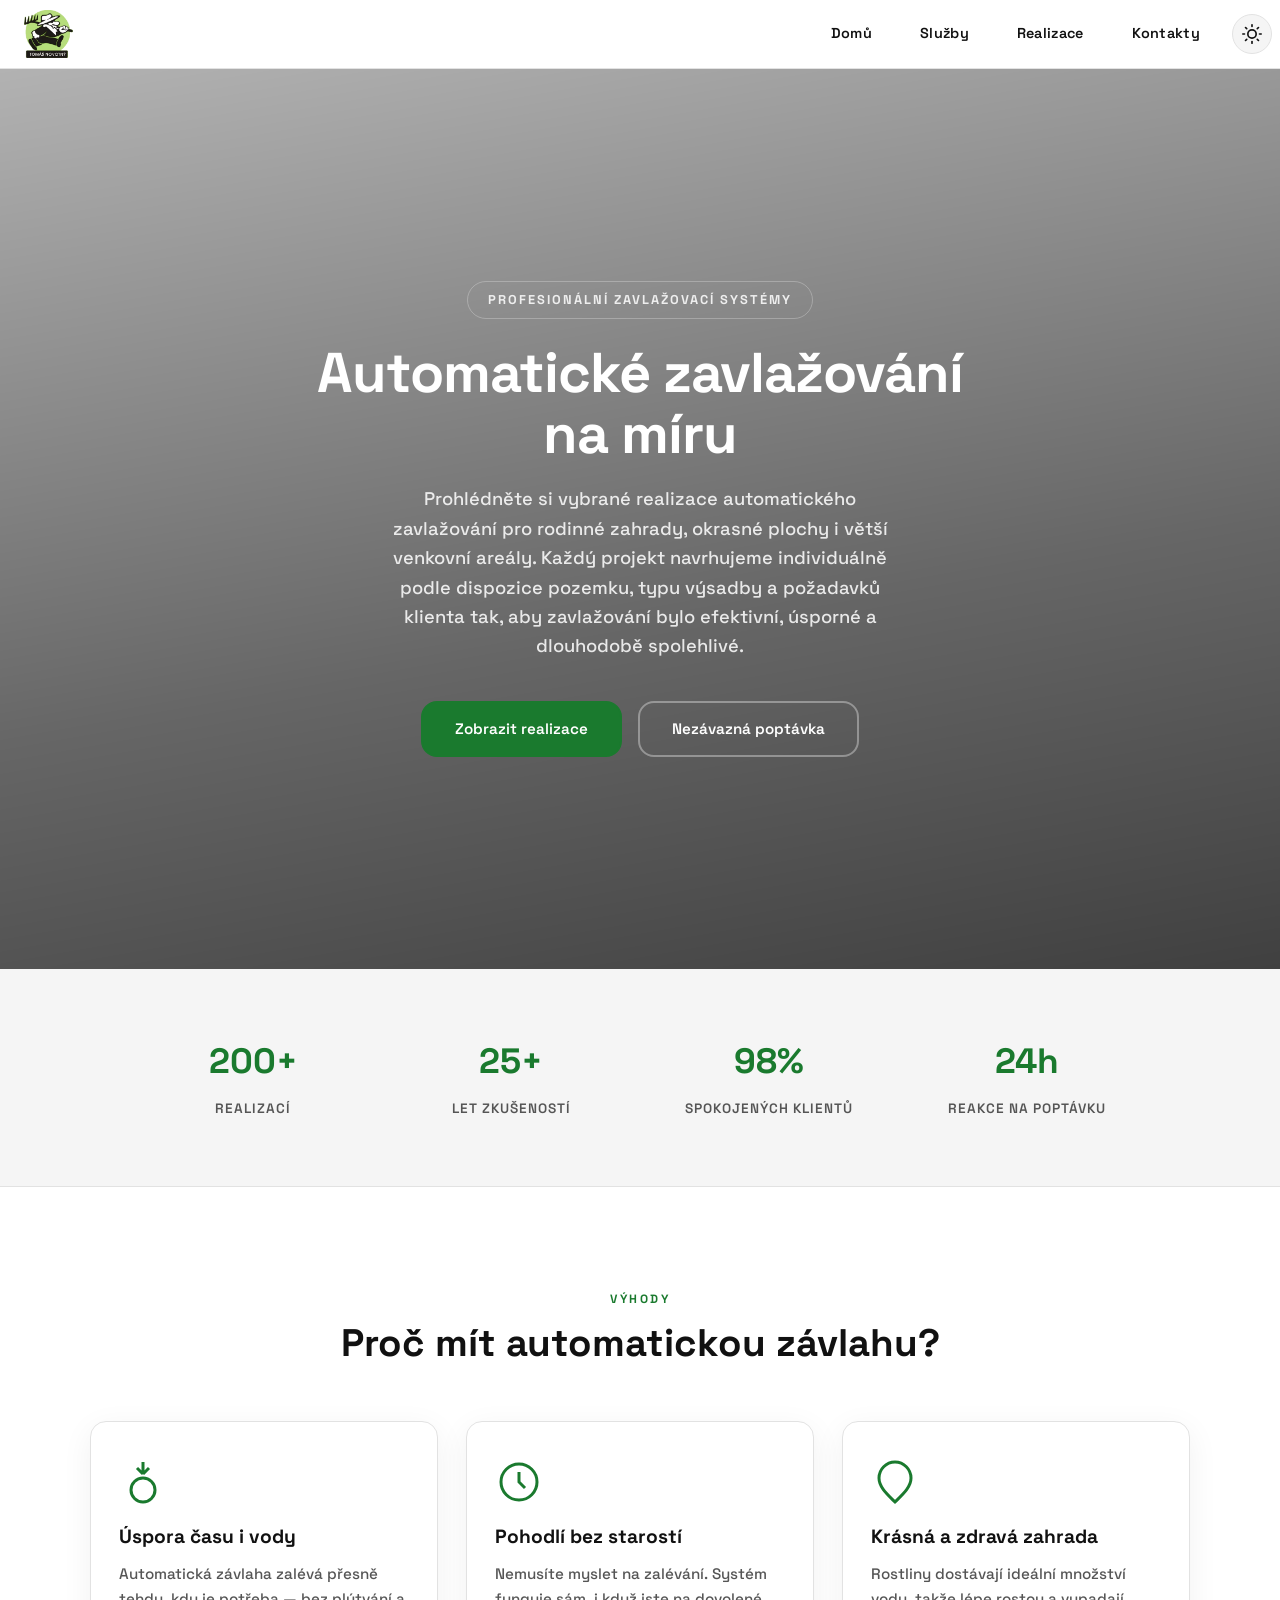
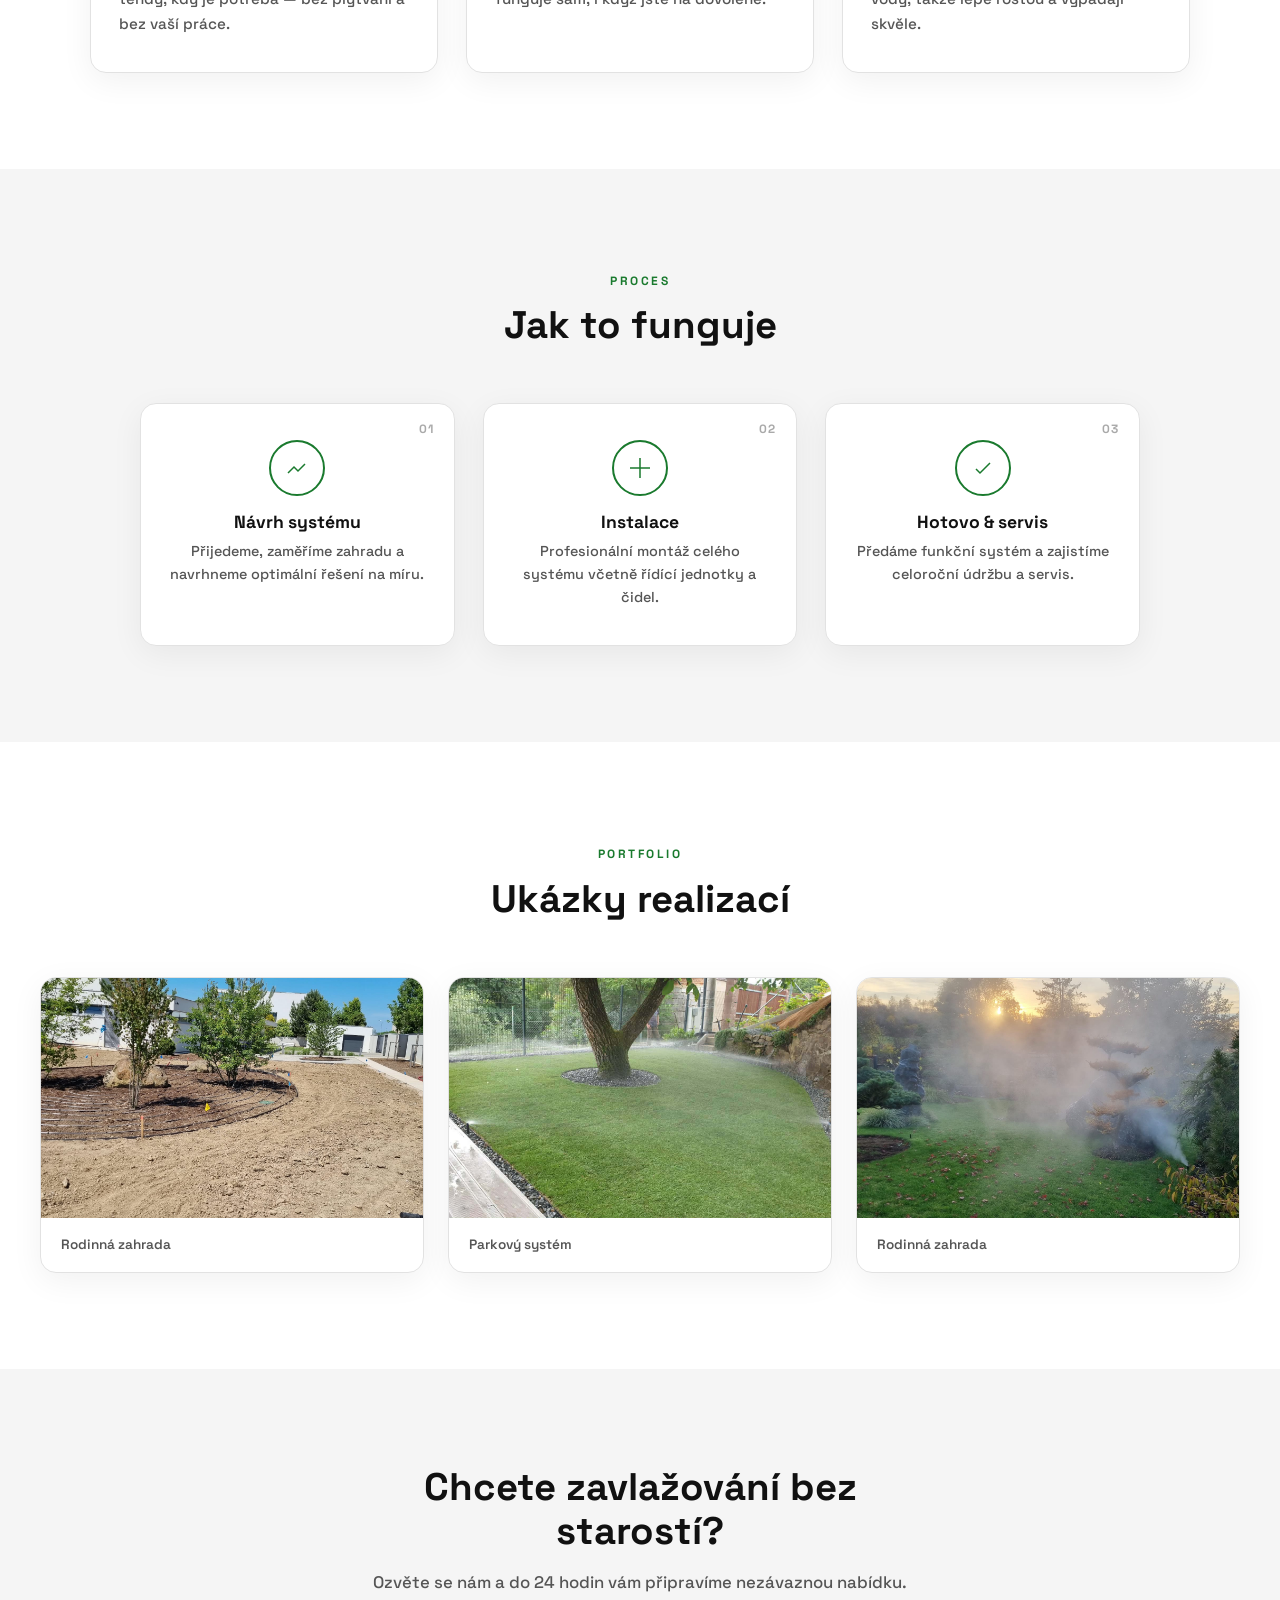
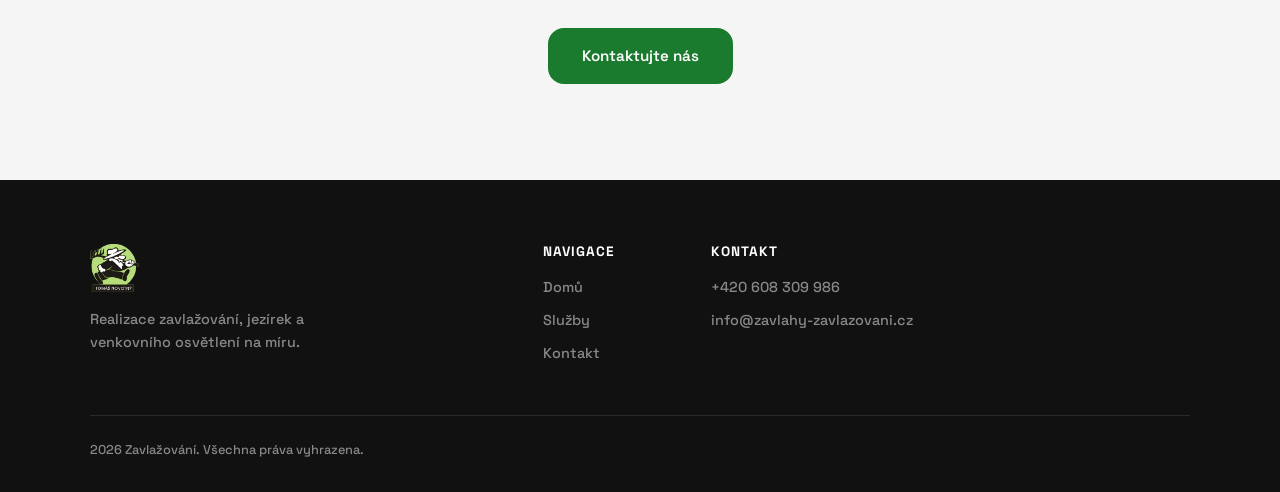
==== commit 8b8766fa: "Pridavek nedostatku" ====
--- a/index.html
+++ b/index.html
@@ -177,16 +177,16 @@
 
         <div class="images">
             <div class="image-card reveal">
-                <img src="Obrazky/Zavlaha1.jpeg" alt="Realizace zavlažování 1" loading="lazy" />
-                <div class="image-label">Rodinná zahrada, Praha</div>
+                <img src="Obrazky/ZavlahaRozdelana.jpeg" alt="Realizace zavlažování 1" loading="lazy" />
+                <div class="image-label">Rodinná zahrada</div>
             </div>
             <div class="image-card reveal reveal-delay-1">
                 <img src="Obrazky/Zavlaha2.jpeg" alt="Realizace zavlažování 2" loading="lazy" />
-                <div class="image-label">Parkový systém, Brno</div>
+                <div class="image-label">Parkový systém</div>
             </div>
             <div class="image-card reveal reveal-delay-2">
                 <img src="Obrazky/Zavlaha3.jpeg" alt="Realizace zavlažování 3" loading="lazy" />
-                <div class="image-label">Rodinná zahrada, Plzeň</div>
+                <div class="image-label">Rodinná zahrada</div>
             </div>
         </div>
     </section>
--- a/app.css
+++ b/app.css
@@ -1,162 +1,162 @@
-/* ===== LIGHT THEME ===== */
-:root,
-[data-theme="light"] {
-    --bg: #ffffff;
-    --bg-alt: #f5f5f5;
-    --bg-card: #ffffff;
-    --text: #111111;
-    --text-muted: #555555;
-    --border: #e2e2e2;
-    --green: #1a7a2e;
-    --green-light: #74c48c;
-    --green-glow: rgba(26, 122, 46, 0.15);
-    --shadow-card: 0 8px 32px rgba(0, 0, 0, 0.06);
-    --shadow-card-hover: 0 16px 48px rgba(0, 0, 0, 0.10);
-    --nav-bg: rgba(255, 255, 255, 0.85);
-    --footer-bg: #111111;
-    --footer-text: #ffffff;
-    --footer-muted: rgba(255, 255, 255, 0.5);
-    --toggle-icon: "🌙";
-}
-
-/* ===== DARK THEME ===== */
-[data-theme="dark"] {
-    --bg: #0e0e0e;
-    --bg-alt: #161616;
-    --bg-card: #1a1a1a;
-    --text: #f0f0f0;
-    --text-muted: #999999;
-    --border: #2a2a2a;
-    --green: #5cb870;
-    --green-light: #74c48c;
-    --green-glow: rgba(92, 184, 112, 0.15);
-    --shadow-card: 0 8px 32px rgba(0, 0, 0, 0.3);
-    --shadow-card-hover: 0 16px 48px rgba(0, 0, 0, 0.4);
-    --nav-bg: rgba(14, 14, 14, 0.9);
-    --footer-bg: #0a0a0a;
-    --footer-text: #f0f0f0;
-    --footer-muted: rgba(255, 255, 255, 0.35);
-    --toggle-icon: "☀️";
-}
-
-/* ===== RESET ===== */
-*, *::before, *::after {
-    margin: 0;
-    padding: 0;
-    box-sizing: border-box;
-}
-
-html {
-    scroll-behavior: auto;
-}
-
-/* Only smooth-scroll for anchor clicks, not all scrolling */
-@media (prefers-reduced-motion: no-preference) {
-    html:focus-within {
-        scroll-behavior: smooth;
-    }
-}
-
-body {
-    min-height: 100vh;
-    font-family: "Space Grotesk", sans-serif;
-    font-weight: 500;
-    font-size: 18px;
-    color: var(--text);
-    background: var(--bg);
-    line-height: 1.6;
-    -webkit-font-smoothing: antialiased;
-}
-
-/* Theme transition — only triggers on toggle, not scroll */
-html[data-theme] body,
-html[data-theme] nav,
-html[data-theme] .footer-container {
-    transition: background-color 0.35s ease, color 0.35s ease, border-color 0.35s ease;
-}
-
-/* ===== TYPOGRAPHY ===== */
-h1, h2, h3 {
-    font-family: "Space Grotesk", sans-serif;
-    font-weight: 700;
-    line-height: 1.15;
-    color: var(--text);
-}
-
-h2 {
-    margin-bottom: 5px;
-}
-
-h1:focus {
-    outline: none;
-}
-
-img {
-    max-width: 100%;
-    height: auto;
-    display: block;
-}
-
-/* ===== SCROLL REVEAL ===== */
-.reveal {
-    opacity: 0;
-    transform: translate3d(0, 24px, 0);
-    will-change: opacity, transform;
-    transition: opacity 0.5s ease-out,
-                transform 0.5s ease-out;
-}
-
-.reveal.revealed {
-    opacity: 1;
-    transform: translate3d(0, 0, 0);
-    will-change: auto;
-}
-
-.reveal-delay-1 { transition-delay: 0.08s; }
-.reveal-delay-2 { transition-delay: 0.16s; }
-.reveal-delay-3 { transition-delay: 0.24s; }
-
-/* ===== PAGE LOADER ===== */
-#page-loader {
-    position: fixed;
-    inset: 0;
-    z-index: 9999;
-    background: var(--bg);
-    display: flex;
-    align-items: center;
-    justify-content: center;
-    transition: opacity 0.5s ease;
-}
-
-#page-loader.loaded {
-    opacity: 0;
-    pointer-events: none;
-}
-
-.loader-spinner {
-    width: 40px;
-    height: 40px;
-    border: 3px solid var(--border);
-    border-top-color: var(--green);
-    border-radius: 50%;
-    animation: spin 0.8s linear infinite;
-}
-
-@keyframes spin {
-    to { transform: rotate(360deg); }
-}
-
-/* ===== FORM VALIDATION ===== */
-.valid.modified:not([type=checkbox]) {
-    outline: 1px solid var(--green);
-}
-
-.invalid {
-    outline: 1px solid #e50000;
-}
-
-.validation-message {
-    color: #e50000;
-}
-
-
+
+:root,
+[data-theme="light"] {
+    --bg: #ffffff;
+    --bg-alt: #f5f5f5;
+    --bg-card: #ffffff;
+    --text: #111111;
+    --text-muted: #555555;
+    --border: #e2e2e2;
+    --green: #1a7a2e;
+    --green-light: #74c48c;
+    --green-glow: rgba(26, 122, 46, 0.15);
+    --shadow-card: 0 8px 32px rgba(0, 0, 0, 0.06);
+    --shadow-card-hover: 0 16px 48px rgba(0, 0, 0, 0.10);
+    --nav-bg: rgba(255, 255, 255, 0.85);
+    --footer-bg: #111111;
+    --footer-text: #ffffff;
+    --footer-muted: rgba(255, 255, 255, 0.5);
+    --toggle-icon: "🌙";
+}
+
+
+[data-theme="dark"] {
+    --bg: #0e0e0e;
+    --bg-alt: #161616;
+    --bg-card: #1a1a1a;
+    --text: #f0f0f0;
+    --text-muted: #999999;
+    --border: #2a2a2a;
+    --green: #5cb870;
+    --green-light: #74c48c;
+    --green-glow: rgba(92, 184, 112, 0.15);
+    --shadow-card: 0 8px 32px rgba(0, 0, 0, 0.3);
+    --shadow-card-hover: 0 16px 48px rgba(0, 0, 0, 0.4);
+    --nav-bg: rgba(14, 14, 14, 0.9);
+    --footer-bg: #0a0a0a;
+    --footer-text: #f0f0f0;
+    --footer-muted: rgba(255, 255, 255, 0.35);
+    --toggle-icon: "☀️";
+}
+
+
+*, *::before, *::after {
+    margin: 0;
+    padding: 0;
+    box-sizing: border-box;
+}
+
+html {
+    scroll-behavior: auto;
+}
+
+
+@media (prefers-reduced-motion: no-preference) {
+    html:focus-within {
+        scroll-behavior: smooth;
+    }
+}
+
+body {
+    min-height: 100vh;
+    font-family: "Space Grotesk", sans-serif;
+    font-weight: 500;
+    font-size: 18px;
+    color: var(--text);
+    background: var(--bg);
+    line-height: 1.6;
+    -webkit-font-smoothing: antialiased;
+}
+
+
+html[data-theme] body,
+html[data-theme] nav,
+html[data-theme] .footer-container {
+    transition: background-color 0.35s ease, color 0.35s ease, border-color 0.35s ease;
+}
+
+
+h1, h2, h3 {
+    font-family: "Space Grotesk", sans-serif;
+    font-weight: 700;
+    line-height: 1.15;
+    color: var(--text);
+}
+
+h2 {
+    margin-bottom: 5px;
+}
+
+h1:focus {
+    outline: none;
+}
+
+img {
+    max-width: 100%;
+    height: auto;
+    display: block;
+}
+
+
+.reveal {
+    opacity: 0;
+    transform: translate3d(0, 24px, 0);
+    will-change: opacity, transform;
+    transition: opacity 0.5s ease-out,
+                transform 0.5s ease-out;
+}
+
+.reveal.revealed {
+    opacity: 1;
+    transform: translate3d(0, 0, 0);
+    will-change: auto;
+}
+
+.reveal-delay-1 { transition-delay: 0.08s; }
+.reveal-delay-2 { transition-delay: 0.16s; }
+.reveal-delay-3 { transition-delay: 0.24s; }
+
+
+#page-loader {
+    position: fixed;
+    inset: 0;
+    z-index: 9999;
+    background: var(--bg);
+    display: flex;
+    align-items: center;
+    justify-content: center;
+    transition: opacity 0.5s ease;
+}
+
+#page-loader.loaded {
+    opacity: 0;
+    pointer-events: none;
+}
+
+.loader-spinner {
+    width: 40px;
+    height: 40px;
+    border: 3px solid var(--border);
+    border-top-color: var(--green);
+    border-radius: 50%;
+    animation: spin 0.8s linear infinite;
+}
+
+@keyframes spin {
+    to { transform: rotate(360deg); }
+}
+
+
+.valid.modified:not([type=checkbox]) {
+    outline: 1px solid var(--green);
+}
+
+.invalid {
+    outline: 1px solid #e50000;
+}
+
+.validation-message {
+    color: #e50000;
+}
+
+
--- a/Layout/Navbar.css
+++ b/Layout/Navbar.css
@@ -1,209 +1,209 @@
-nav {
-    position: relative;
-    z-index: 1000;
-    width: 100%;
-    background: var(--nav-bg);
-    backdrop-filter: blur(16px);
-    -webkit-backdrop-filter: blur(16px);
-    border-bottom: 1px solid var(--border);
-    transition:
-        background 0.28s ease,
-        backdrop-filter 0.28s ease,
-        border-color 0.28s ease,
-        box-shadow 0.28s ease;
-}
-
-nav.is-floating {
-    position: fixed;
-    top: 0;
-    left: 0;
-    width: 100%;
-    z-index: 1000;
-    background: var(--nav-bg);
-    backdrop-filter: blur(16px);
-    -webkit-backdrop-filter: blur(16px);
-    border-bottom: 1px solid var(--border);
-    box-shadow: 0 6px 20px rgba(0, 0, 0, 0.08);
-}
-
-nav ul {
-    width: 100%;
-    list-style: none;
-    display: flex;
-    justify-content: center;
-    align-items: center;
-}
-
-nav li {
-    height: 68px;
-    display: flex;
-    align-items: center;
-    transition: height 0.28s ease;
-}
-
-nav.is-floating li {
-    height: 58px;
-}
-
-nav a {
-    padding: 0 24px;
-    text-decoration: none;
-    display: inline-flex;
-    align-items: center;
-    justify-content: center;
-    color: var(--text);
-    height: 100%;
-    font-size: 0.9rem;
-    font-weight: 600;
-    letter-spacing: 0.3px;
-    position: relative;
-    transition:
-        color 0.2s ease,
-        padding 0.28s ease,
-        font-size 0.28s ease;
-}
-
-nav.is-floating a {
-    padding: 0 20px;
-    font-size: 0.86rem;
-}
-
-nav a:hover {
-    color: var(--green);
-}
-
-/* underline hover */
-nav a::after {
-    content: "";
-    position: absolute;
-    bottom: 16px;
-    left: 50%;
-    transform: translateX(-50%);
-    width: 0;
-    height: 2px;
-    background: var(--green);
-    border-radius: 1px;
-    transition: width 0.3s ease;
-}
-
-nav a:hover::after {
-    width: 24px;
-}
-
-.logo-link::after {
-    display: none;
-}
-
-nav img.logo {
-    height: 48px;
-    padding: 0;
-    object-fit: contain;
-    transition: height 0.28s ease;
-}
-
-nav.is-floating img.logo {
-    height: 42px;
-}
-
-nav li:first-child {
-    margin-right: auto;
-}
-
-/* Theme toggle */
-.theme-toggle {
-    display: flex;
-    align-items: center;
-    justify-content: center;
-    width: 40px;
-    height: 40px;
-    border: 1px solid var(--border);
-    border-radius: 50%;
-    background: var(--bg-alt);
-    color: var(--text);
-    cursor: pointer;
-    transition: all 0.3s ease;
-    margin: 0 8px;
-}
-
-nav.is-floating .theme-toggle {
-    width: 36px;
-    height: 36px;
-}
-
-.theme-toggle:hover {
-    border-color: var(--green);
-    color: var(--green);
-}
-
-[data-theme="light"] .icon-moon { display: none; }
-[data-theme="light"] .icon-sun { display: block; }
-[data-theme="dark"] .icon-sun { display: none; }
-[data-theme="dark"] .icon-moon { display: block; }
-
-/* Sidebar */
-.sidebar {
-    position: fixed;
-    top: 0;
-    right: 0;
-    height: 100vh;
-    width: 280px;
-    z-index: 999;
-    background: var(--nav-bg);
-    backdrop-filter: blur(20px);
-    -webkit-backdrop-filter: blur(20px);
-    box-shadow: -4px 0 32px rgba(0, 0, 0, 0.15);
-    display: none;
-    flex-direction: column;
-    align-items: flex-start;
-    justify-content: flex-start;
-    padding-top: 8px;
-    border-left: 1px solid var(--border);
-}
-
-.sidebar li {
-    width: 100%;
-    height: 60px;
-}
-
-.sidebar a {
-    width: 100%;
-    padding: 0 32px;
-    justify-content: flex-start;
-    font-size: 1rem;
-}
-
-.sidebar a::after {
-    display: none;
-}
-
-.menu-button {
-    display: none;
-}
-
-@media (max-width: 1000px) {
-    .hideOnMobile {
-        display: none;
-    }
-
-    .menu-button {
-        display: flex;
-    }
-}
-
-@media (max-width: 450px) {
-    .sidebar {
-        width: 100%;
-    }
-
-    nav a {
-        padding: 0 12px;
-    }
-
-    nav img.logo {
-        height: 36px;
-    }
-
-    nav.is-floating img.logo {
-        height: 34px;
-    }
+nav {
+    position: relative;
+    z-index: 1000;
+    width: 100%;
+    background: var(--nav-bg);
+    backdrop-filter: blur(16px);
+    -webkit-backdrop-filter: blur(16px);
+    border-bottom: 1px solid var(--border);
+    transition:
+        background 0.28s ease,
+        backdrop-filter 0.28s ease,
+        border-color 0.28s ease,
+        box-shadow 0.28s ease;
+}
+
+nav.is-floating {
+    position: fixed;
+    top: 0;
+    left: 0;
+    width: 100%;
+    z-index: 1000;
+    background: var(--nav-bg);
+    backdrop-filter: blur(16px);
+    -webkit-backdrop-filter: blur(16px);
+    border-bottom: 1px solid var(--border);
+    box-shadow: 0 6px 20px rgba(0, 0, 0, 0.08);
+}
+
+nav ul {
+    width: 100%;
+    list-style: none;
+    display: flex;
+    justify-content: center;
+    align-items: center;
+}
+
+nav li {
+    height: 68px;
+    display: flex;
+    align-items: center;
+    transition: height 0.28s ease;
+}
+
+nav.is-floating li {
+    height: 58px;
+}
+
+nav a {
+    padding: 0 24px;
+    text-decoration: none;
+    display: inline-flex;
+    align-items: center;
+    justify-content: center;
+    color: var(--text);
+    height: 100%;
+    font-size: 0.9rem;
+    font-weight: 600;
+    letter-spacing: 0.3px;
+    position: relative;
+    transition:
+        color 0.2s ease,
+        padding 0.28s ease,
+        font-size 0.28s ease;
+}
+
+nav.is-floating a {
+    padding: 0 20px;
+    font-size: 0.86rem;
+}
+
+nav a:hover {
+    color: var(--green);
+}
+
+/* underline hover */
+nav a::after {
+    content: "";
+    position: absolute;
+    bottom: 16px;
+    left: 50%;
+    transform: translateX(-50%);
+    width: 0;
+    height: 2px;
+    background: var(--green);
+    border-radius: 1px;
+    transition: width 0.3s ease;
+}
+
+nav a:hover::after {
+    width: 24px;
+}
+
+.logo-link::after {
+    display: none;
+}
+
+nav img.logo {
+    height: 48px;
+    padding: 0;
+    object-fit: contain;
+    transition: height 0.28s ease;
+}
+
+nav.is-floating img.logo {
+    height: 42px;
+}
+
+nav li:first-child {
+    margin-right: auto;
+}
+
+/* Theme toggle */
+.theme-toggle {
+    display: flex;
+    align-items: center;
+    justify-content: center;
+    width: 40px;
+    height: 40px;
+    border: 1px solid var(--border);
+    border-radius: 50%;
+    background: var(--bg-alt);
+    color: var(--text);
+    cursor: pointer;
+    transition: all 0.3s ease;
+    margin: 0 8px;
+}
+
+nav.is-floating .theme-toggle {
+    width: 36px;
+    height: 36px;
+}
+
+.theme-toggle:hover {
+    border-color: var(--green);
+    color: var(--green);
+}
+
+[data-theme="light"] .icon-moon { display: none; }
+[data-theme="light"] .icon-sun { display: block; }
+[data-theme="dark"] .icon-sun { display: none; }
+[data-theme="dark"] .icon-moon { display: block; }
+
+/* Sidebar */
+.sidebar {
+    position: fixed;
+    top: 0;
+    right: 0;
+    height: 100vh;
+    width: 280px;
+    z-index: 999;
+    background: var(--nav-bg);
+    backdrop-filter: blur(20px);
+    -webkit-backdrop-filter: blur(20px);
+    box-shadow: -4px 0 32px rgba(0, 0, 0, 0.15);
+    display: none;
+    flex-direction: column;
+    align-items: flex-start;
+    justify-content: flex-start;
+    padding-top: 8px;
+    border-left: 1px solid var(--border);
+}
+
+.sidebar li {
+    width: 100%;
+    height: 60px;
+}
+
+.sidebar a {
+    width: 100%;
+    padding: 0 32px;
+    justify-content: flex-start;
+    font-size: 1rem;
+}
+
+.sidebar a::after {
+    display: none;
+}
+
+.menu-button {
+    display: none;
+}
+
+@media (max-width: 1000px) {
+    .hideOnMobile {
+        display: none;
+    }
+
+    .menu-button {
+        display: flex;
+    }
+}
+
+@media (max-width: 450px) {
+    .sidebar {
+        width: 100%;
+    }
+
+    nav a {
+        padding: 0 12px;
+    }
+
+    nav img.logo {
+        height: 36px;
+    }
+
+    nav.is-floating img.logo {
+        height: 34px;
+    }
 }
--- a/Pages/Home.css
+++ b/Pages/Home.css
@@ -1,460 +1,460 @@
-/* ===== HOME ===== */
-.home {
-    width: 100%;
-    overflow: visible !important;
-    overflow-x: visible !important;
-    overflow-y: visible !important;
-}
-
-/* ===== HERO ===== */
-.hero {
-    min-height: 100vh;
-    background-image: url('/Obrazky/Zavlaha1.jpg');
-    background-size: cover;
-    background-position: center;
-    display: flex;
-    transform: translateZ(0);
-}
-
-.hero-overlay {
-    width: 100%;
-    background: linear-gradient(
-        170deg,
-        rgba(0, 0, 0, 0.3) 0%,
-        rgba(0, 0, 0, 0.6) 60%,
-        rgba(0, 0, 0, 0.75) 100%
-    );
-    display: flex;
-    justify-content: center;
-    align-items: center;
-    padding: 40px 24px;
-}
-
-.hero-content {
-    color: #fff;
-    text-align: center;
-    max-width: 720px;
-    animation: heroFadeIn 1s ease-out;
-}
-
-.hero-badge {
-    display: inline-block;
-    font-size: 0.8rem;
-    font-weight: 700;
-    letter-spacing: 2px;
-    text-transform: uppercase;
-    padding: 8px 20px;
-    border: 1px solid rgba(255, 255, 255, 0.3);
-    border-radius: 50px;
-    margin-bottom: 24px;
-    opacity: 0.85;
-}
-
-.hero-content h1 {
-    font-size: 3.5rem;
-    font-weight: 700;
-    margin-bottom: 20px;
-    color: #fff;
-    letter-spacing: -1px;
-    line-height: 1.08;
-}
-
-.hero-content p {
-    font-size: 1.15rem;
-    font-weight: 500;
-    margin-bottom: 40px;
-    opacity: 0.85;
-    max-width: 540px;
-    margin-left: auto;
-    margin-right: auto;
-    line-height: 1.6;
-}
-
-.hero-actions {
-    display: flex;
-    gap: 16px;
-    justify-content: center;
-    flex-wrap: wrap;
-}
-
-@keyframes heroFadeIn {
-    from {
-        opacity: 0;
-        transform: translateY(24px);
-    }
-    to {
-        opacity: 1;
-        transform: translateY(0);
-    }
-}
-
-/* ===== BUTTONS ===== */
-.btn-main {
-    display: inline-flex;
-    align-items: center;
-    justify-content: center;
-    padding: 14px 32px;
-    font-size: 0.95rem;
-    font-weight: 600;
-    font-family: "Space Grotesk", sans-serif;
-    color: #fff;
-    background: var(--green);
-    border: 2px solid var(--green);
-    border-radius: 16px;
-    cursor: pointer;
-    transition: all 0.3s ease;
-    text-decoration: none;
-}
-
-.btn-main:hover {
-    transform: translateY(-2px);
-    box-shadow: 0 8px 24px var(--green-glow);
-    filter: brightness(1.1);
-}
-
-.btn-ghost {
-    display: inline-flex;
-    align-items: center;
-    justify-content: center;
-    padding: 14px 32px;
-    font-size: 0.95rem;
-    font-weight: 600;
-    font-family: "Space Grotesk", sans-serif;
-    color: #fff;
-    background: transparent;
-    border: 2px solid rgba(255, 255, 255, 0.35);
-    border-radius: 16px;
-    cursor: pointer;
-    transition: all 0.3s ease;
-    text-decoration: none;
-}
-
-.btn-ghost:hover {
-    background: rgba(255, 255, 255, 0.1);
-    border-color: rgba(255, 255, 255, 0.6);
-    transform: translateY(-2px);
-}
-
-/* ===== SECTION HEADER ===== */
-.section-header {
-    text-align: center;
-    margin-bottom: 56px;
-}
-
-.section-tag {
-    display: inline-block;
-    font-size: 0.75rem;
-    font-weight: 700;
-    letter-spacing: 2.5px;
-    text-transform: uppercase;
-    color: var(--green);
-    margin-bottom: 12px;
-}
-
-.section-header h2 {
-    font-size: 2.4rem;
-    font-weight: 700;
-    margin-bottom: 0;
-}
-
-/* ===== STATS ===== */
-.stats {
-    background: var(--bg-alt);
-    padding: 48px 24px;
-    border-bottom: 1px solid var(--border);
-    transition: background 0.4s ease, border-color 0.4s ease;
-}
-
-.stats-grid {
-    max-width: 1000px;
-    margin: 0 auto;
-    display: grid;
-    grid-template-columns: repeat(4, 1fr);
-    gap: 32px;
-    text-align: center;
-}
-
-.stat-item {
-    padding: 16px;
-}
-
-.stat-number {
-    display: block;
-    font-size: 2.2rem;
-    font-weight: 700;
-    color: var(--green);
-    margin-bottom: 4px;
-}
-
-.stat-label {
-    font-size: 0.85rem;
-    font-weight: 600;
-    color: var(--text-muted);
-    text-transform: uppercase;
-    letter-spacing: 1px;
-}
-
-/* ===== BENEFITS ===== */
-.benefits {
-    padding: 96px 24px;
-    background: var(--bg);
-}
-
-.benefits-row {
-    display: grid;
-    grid-template-columns: repeat(3, 1fr);
-    gap: 28px;
-    max-width: 1100px;
-    margin: 0 auto;
-}
-
-.benefit-card {
-    background: var(--bg-card);
-    border: 1px solid var(--border);
-    border-radius: 16px;
-    padding: 36px 28px;
-    transition: transform 0.4s ease, box-shadow 0.4s ease, border-color 0.4s ease, background 0.4s ease;
-    box-shadow: var(--shadow-card);
-}
-
-.benefit-card:hover {
-    transform: translateY(-6px);
-    box-shadow: var(--shadow-card-hover);
-    border-color: var(--green);
-}
-
-.benefit-icon {
-    width: 48px;
-    height: 48px;
-    margin-bottom: 20px;
-    color: var(--green);
-}
-
-.benefit-icon svg {
-    width: 100%;
-    height: 100%;
-}
-
-.benefit-card h3 {
-    font-size: 1.2rem;
-    font-weight: 700;
-    margin-bottom: 12px;
-}
-
-.benefit-card p {
-    font-size: 0.95rem;
-    font-weight: 500;
-    line-height: 1.65;
-    color: var(--text-muted);
-}
-
-/* ===== STEPS ===== */
-.steps {
-    padding: 96px 24px;
-    background: var(--bg-alt);
-}
-
-.step-container {
-    display: grid;
-    grid-template-columns: repeat(3, 1fr);
-    gap: 28px;
-    max-width: 1000px;
-    margin: 0 auto;
-}
-
-.step-card {
-    background: var(--bg-card);
-    border: 1px solid var(--border);
-    border-radius: 16px;
-    padding: 36px 28px;
-    text-align: center;
-    position: relative;
-    box-shadow: var(--shadow-card);
-    transition: transform 0.4s ease, box-shadow 0.4s ease, border-color 0.4s ease, background 0.4s ease;
-}
-
-.step-card:hover {
-    transform: translateY(-6px);
-    box-shadow: var(--shadow-card-hover);
-    border-color: var(--green);
-}
-
-.step-number {
-    position: absolute;
-    top: 16px;
-    right: 20px;
-    font-size: 0.75rem;
-    font-weight: 700;
-    color: var(--text-muted);
-    opacity: 0.5;
-    letter-spacing: 1px;
-}
-
-.step-icon {
-    width: 56px;
-    height: 56px;
-    margin: 0 auto 16px;
-    display: flex;
-    align-items: center;
-    justify-content: center;
-    border-radius: 50%;
-    border: 2px solid var(--green);
-    color: var(--green);
-    transition: all 0.3s ease;
-}
-
-.step-card:hover .step-icon {
-    background: var(--green-glow);
-}
-
-.step-icon svg {
-    width: 24px;
-    height: 24px;
-}
-
-.step-card h3 {
-    font-size: 1.1rem;
-    font-weight: 700;
-    margin-bottom: 8px;
-}
-
-.step-card p {
-    font-size: 0.9rem;
-    font-weight: 500;
-    color: var(--text-muted);
-    line-height: 1.6;
-}
-
-/* ===== GALLERY ===== */
-.gallery {
-    padding: 96px 24px;
-    background: var(--bg);
-}
-
-.images {
-    display: grid;
-    grid-template-columns: repeat(3, 1fr);
-    gap: 24px;
-    max-width: 1200px;
-    margin: 0 auto;
-}
-
-.image-card {
-    border-radius: 16px;
-    overflow: hidden;
-    background: var(--bg-card);
-    border: 1px solid var(--border);
-    box-shadow: var(--shadow-card);
-    transition: transform 0.4s ease, box-shadow 0.4s ease, border-color 0.4s ease;
-}
-
-.image-card:hover {
-    transform: translateY(-4px);
-    box-shadow: var(--shadow-card-hover);
-    border-color: var(--green);
-}
-
-.image-card img {
-    width: 100%;
-    height: 240px;
-    object-fit: cover;
-    transition: transform 0.5s ease;
-}
-
-.image-card:hover img {
-    transform: scale(1.04);
-}
-
-.image-label {
-    padding: 16px 20px;
-    font-size: 0.85rem;
-    font-weight: 600;
-    color: var(--text-muted);
-}
-
-/* ===== CTA ===== */
-.cta {
-    padding: 96px 24px;
-    background: var(--bg-alt);
-}
-
-.cta-inner {
-    max-width: 600px;
-    margin: 0 auto;
-    text-align: center;
-}
-
-.cta-inner h2 {
-    font-size: 2.4rem;
-    font-weight: 700;
-    margin-bottom: 16px;
-}
-
-.cta-inner p {
-    font-size: 1.05rem;
-    font-weight: 500;
-    color: var(--text-muted);
-    margin-bottom: 32px;
-    line-height: 1.6;
-}
-
-/* ===== RESPONSIVE ===== */
-@media (max-width: 900px) {
-    .benefits-row,
-    .step-container,
-    .images {
-        grid-template-columns: 1fr;
-        max-width: 500px;
-        margin-left: auto;
-        margin-right: auto;
-    }
-
-    .stats-grid {
-        grid-template-columns: repeat(2, 1fr);
-    }
-
-    .hero-content h1 {
-        font-size: 2.6rem;
-    }
-
-    .section-header h2,
-    .cta-inner h2 {
-        font-size: 2rem;
-    }
-}
-
-@media (max-width: 500px) {
-    .hero-content h1 {
-        font-size: 2rem;
-    }
-
-    .hero-content p {
-        font-size: 1rem;
-    }
-
-    .stats-grid {
-        grid-template-columns: repeat(2, 1fr);
-        gap: 16px;
-    }
-
-    .stat-number {
-        font-size: 1.8rem;
-    }
-
-    .section-header h2,
-    .cta-inner h2 {
-        font-size: 1.7rem;
-    }
-
-    .benefits,
-    .steps,
-    .gallery,
-    .cta {
-        padding: 64px 16px;
-    }
-
-    .hero-actions {
-        flex-direction: column;
-        align-items: center;
-    }
-}
+
+.home {
+    width: 100%;
+    overflow: visible !important;
+    overflow-x: visible !important;
+    overflow-y: visible !important;
+}
+
+
+.hero {
+    min-height: 100vh;
+    background-image: url('/Obrazky/Zavlaha1.jpg');
+    background-size: cover;
+    background-position: center;
+    display: flex;
+    transform: translateZ(0);
+}
+
+.hero-overlay {
+    width: 100%;
+    background: linear-gradient(
+        170deg,
+        rgba(0, 0, 0, 0.3) 0%,
+        rgba(0, 0, 0, 0.6) 60%,
+        rgba(0, 0, 0, 0.75) 100%
+    );
+    display: flex;
+    justify-content: center;
+    align-items: center;
+    padding: 40px 24px;
+}
+
+.hero-content {
+    color: #fff;
+    text-align: center;
+    max-width: 720px;
+    animation: heroFadeIn 1s ease-out;
+}
+
+.hero-badge {
+    display: inline-block;
+    font-size: 0.8rem;
+    font-weight: 700;
+    letter-spacing: 2px;
+    text-transform: uppercase;
+    padding: 8px 20px;
+    border: 1px solid rgba(255, 255, 255, 0.3);
+    border-radius: 50px;
+    margin-bottom: 24px;
+    opacity: 0.85;
+}
+
+.hero-content h1 {
+    font-size: 3.5rem;
+    font-weight: 700;
+    margin-bottom: 20px;
+    color: #fff;
+    letter-spacing: -1px;
+    line-height: 1.08;
+}
+
+.hero-content p {
+    font-size: 1.15rem;
+    font-weight: 500;
+    margin-bottom: 40px;
+    opacity: 0.85;
+    max-width: 540px;
+    margin-left: auto;
+    margin-right: auto;
+    line-height: 1.6;
+}
+
+.hero-actions {
+    display: flex;
+    gap: 16px;
+    justify-content: center;
+    flex-wrap: wrap;
+}
+
+@keyframes heroFadeIn {
+    from {
+        opacity: 0;
+        transform: translateY(24px);
+    }
+    to {
+        opacity: 1;
+        transform: translateY(0);
+    }
+}
+
+/* ===== BUTTONS ===== */
+.btn-main {
+    display: inline-flex;
+    align-items: center;
+    justify-content: center;
+    padding: 14px 32px;
+    font-size: 0.95rem;
+    font-weight: 600;
+    font-family: "Space Grotesk", sans-serif;
+    color: #fff;
+    background: var(--green);
+    border: 2px solid var(--green);
+    border-radius: 16px;
+    cursor: pointer;
+    transition: all 0.3s ease;
+    text-decoration: none;
+}
+
+.btn-main:hover {
+    transform: translateY(-2px);
+    box-shadow: 0 8px 24px var(--green-glow);
+    filter: brightness(1.1);
+}
+
+.btn-ghost {
+    display: inline-flex;
+    align-items: center;
+    justify-content: center;
+    padding: 14px 32px;
+    font-size: 0.95rem;
+    font-weight: 600;
+    font-family: "Space Grotesk", sans-serif;
+    color: #fff;
+    background: transparent;
+    border: 2px solid rgba(255, 255, 255, 0.35);
+    border-radius: 16px;
+    cursor: pointer;
+    transition: all 0.3s ease;
+    text-decoration: none;
+}
+
+.btn-ghost:hover {
+    background: rgba(255, 255, 255, 0.1);
+    border-color: rgba(255, 255, 255, 0.6);
+    transform: translateY(-2px);
+}
+
+/* ===== SECTION HEADER ===== */
+.section-header {
+    text-align: center;
+    margin-bottom: 56px;
+}
+
+.section-tag {
+    display: inline-block;
+    font-size: 0.75rem;
+    font-weight: 700;
+    letter-spacing: 2.5px;
+    text-transform: uppercase;
+    color: var(--green);
+    margin-bottom: 12px;
+}
+
+.section-header h2 {
+    font-size: 2.4rem;
+    font-weight: 700;
+    margin-bottom: 0;
+}
+
+/* ===== STATS ===== */
+.stats {
+    background: var(--bg-alt);
+    padding: 48px 24px;
+    border-bottom: 1px solid var(--border);
+    transition: background 0.4s ease, border-color 0.4s ease;
+}
+
+.stats-grid {
+    max-width: 1000px;
+    margin: 0 auto;
+    display: grid;
+    grid-template-columns: repeat(4, 1fr);
+    gap: 32px;
+    text-align: center;
+}
+
+.stat-item {
+    padding: 16px;
+}
+
+.stat-number {
+    display: block;
+    font-size: 2.2rem;
+    font-weight: 700;
+    color: var(--green);
+    margin-bottom: 4px;
+}
+
+.stat-label {
+    font-size: 0.85rem;
+    font-weight: 600;
+    color: var(--text-muted);
+    text-transform: uppercase;
+    letter-spacing: 1px;
+}
+
+/* ===== BENEFITS ===== */
+.benefits {
+    padding: 96px 24px;
+    background: var(--bg);
+}
+
+.benefits-row {
+    display: grid;
+    grid-template-columns: repeat(3, 1fr);
+    gap: 28px;
+    max-width: 1100px;
+    margin: 0 auto;
+}
+
+.benefit-card {
+    background: var(--bg-card);
+    border: 1px solid var(--border);
+    border-radius: 16px;
+    padding: 36px 28px;
+    transition: transform 0.4s ease, box-shadow 0.4s ease, border-color 0.4s ease, background 0.4s ease;
+    box-shadow: var(--shadow-card);
+}
+
+.benefit-card:hover {
+    transform: translateY(-6px);
+    box-shadow: var(--shadow-card-hover);
+    border-color: var(--green);
+}
+
+.benefit-icon {
+    width: 48px;
+    height: 48px;
+    margin-bottom: 20px;
+    color: var(--green);
+}
+
+.benefit-icon svg {
+    width: 100%;
+    height: 100%;
+}
+
+.benefit-card h3 {
+    font-size: 1.2rem;
+    font-weight: 700;
+    margin-bottom: 12px;
+}
+
+.benefit-card p {
+    font-size: 0.95rem;
+    font-weight: 500;
+    line-height: 1.65;
+    color: var(--text-muted);
+}
+
+/* ===== STEPS ===== */
+.steps {
+    padding: 96px 24px;
+    background: var(--bg-alt);
+}
+
+.step-container {
+    display: grid;
+    grid-template-columns: repeat(3, 1fr);
+    gap: 28px;
+    max-width: 1000px;
+    margin: 0 auto;
+}
+
+.step-card {
+    background: var(--bg-card);
+    border: 1px solid var(--border);
+    border-radius: 16px;
+    padding: 36px 28px;
+    text-align: center;
+    position: relative;
+    box-shadow: var(--shadow-card);
+    transition: transform 0.4s ease, box-shadow 0.4s ease, border-color 0.4s ease, background 0.4s ease;
+}
+
+.step-card:hover {
+    transform: translateY(-6px);
+    box-shadow: var(--shadow-card-hover);
+    border-color: var(--green);
+}
+
+.step-number {
+    position: absolute;
+    top: 16px;
+    right: 20px;
+    font-size: 0.75rem;
+    font-weight: 700;
+    color: var(--text-muted);
+    opacity: 0.5;
+    letter-spacing: 1px;
+}
+
+.step-icon {
+    width: 56px;
+    height: 56px;
+    margin: 0 auto 16px;
+    display: flex;
+    align-items: center;
+    justify-content: center;
+    border-radius: 50%;
+    border: 2px solid var(--green);
+    color: var(--green);
+    transition: all 0.3s ease;
+}
+
+.step-card:hover .step-icon {
+    background: var(--green-glow);
+}
+
+.step-icon svg {
+    width: 24px;
+    height: 24px;
+}
+
+.step-card h3 {
+    font-size: 1.1rem;
+    font-weight: 700;
+    margin-bottom: 8px;
+}
+
+.step-card p {
+    font-size: 0.9rem;
+    font-weight: 500;
+    color: var(--text-muted);
+    line-height: 1.6;
+}
+
+/* ===== GALLERY ===== */
+.gallery {
+    padding: 96px 24px;
+    background: var(--bg);
+}
+
+.images {
+    display: grid;
+    grid-template-columns: repeat(3, 1fr);
+    gap: 24px;
+    max-width: 1200px;
+    margin: 0 auto;
+}
+
+.image-card {
+    border-radius: 16px;
+    overflow: hidden;
+    background: var(--bg-card);
+    border: 1px solid var(--border);
+    box-shadow: var(--shadow-card);
+    transition: transform 0.4s ease, box-shadow 0.4s ease, border-color 0.4s ease;
+}
+
+.image-card:hover {
+    transform: translateY(-4px);
+    box-shadow: var(--shadow-card-hover);
+    border-color: var(--green);
+}
+
+.image-card img {
+    width: 100%;
+    height: 240px;
+    object-fit: cover;
+    transition: transform 0.5s ease;
+}
+
+.image-card:hover img {
+    transform: scale(1.04);
+}
+
+.image-label {
+    padding: 16px 20px;
+    font-size: 0.85rem;
+    font-weight: 600;
+    color: var(--text-muted);
+}
+
+/* ===== CTA ===== */
+.cta {
+    padding: 96px 24px;
+    background: var(--bg-alt);
+}
+
+.cta-inner {
+    max-width: 600px;
+    margin: 0 auto;
+    text-align: center;
+}
+
+.cta-inner h2 {
+    font-size: 2.4rem;
+    font-weight: 700;
+    margin-bottom: 16px;
+}
+
+.cta-inner p {
+    font-size: 1.05rem;
+    font-weight: 500;
+    color: var(--text-muted);
+    margin-bottom: 32px;
+    line-height: 1.6;
+}
+
+/* ===== RESPONSIVE ===== */
+@media (max-width: 900px) {
+    .benefits-row,
+    .step-container,
+    .images {
+        grid-template-columns: 1fr;
+        max-width: 500px;
+        margin-left: auto;
+        margin-right: auto;
+    }
+
+    .stats-grid {
+        grid-template-columns: repeat(2, 1fr);
+    }
+
+    .hero-content h1 {
+        font-size: 2.6rem;
+    }
+
+    .section-header h2,
+    .cta-inner h2 {
+        font-size: 2rem;
+    }
+}
+
+@media (max-width: 500px) {
+    .hero-content h1 {
+        font-size: 2rem;
+    }
+
+    .hero-content p {
+        font-size: 1rem;
+    }
+
+    .stats-grid {
+        grid-template-columns: repeat(2, 1fr);
+        gap: 16px;
+    }
+
+    .stat-number {
+        font-size: 1.8rem;
+    }
+
+    .section-header h2,
+    .cta-inner h2 {
+        font-size: 1.7rem;
+    }
+
+    .benefits,
+    .steps,
+    .gallery,
+    .cta {
+        padding: 64px 16px;
+    }
+
+    .hero-actions {
+        flex-direction: column;
+        align-items: center;
+    }
+}
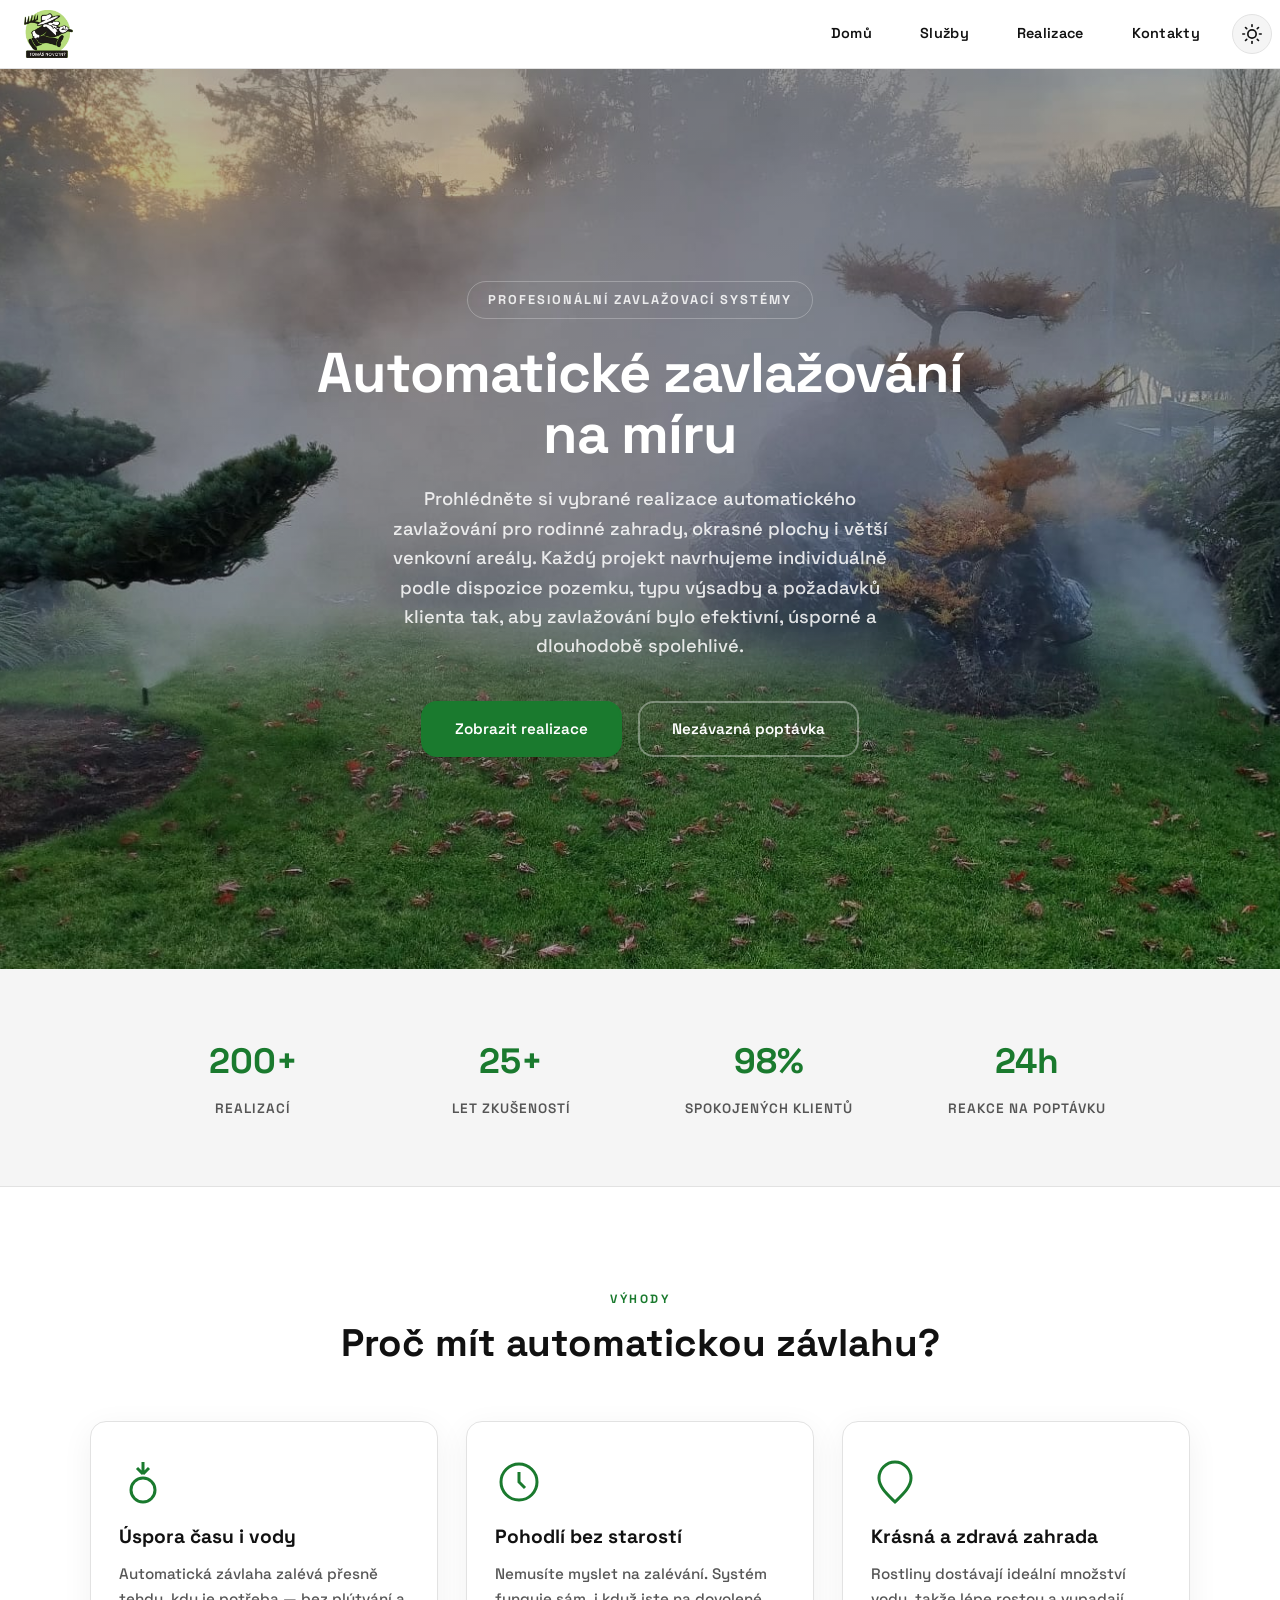
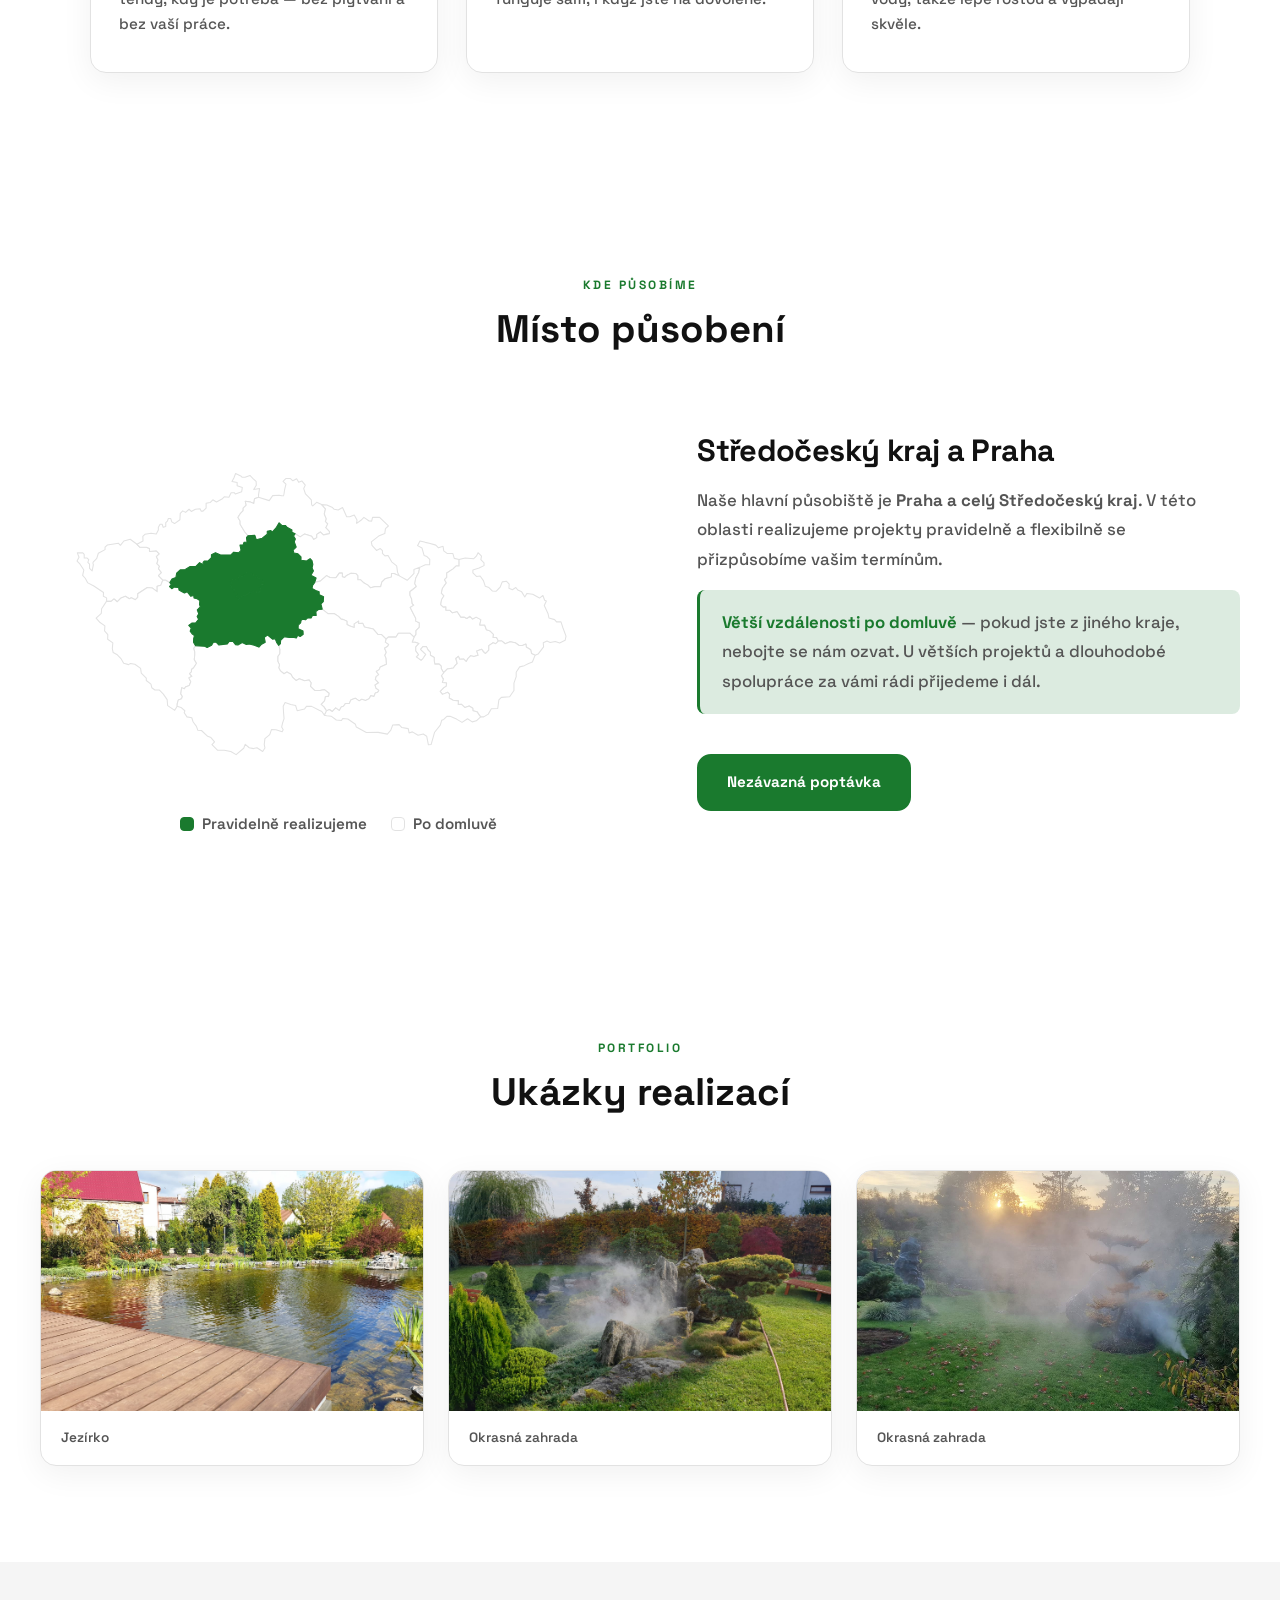
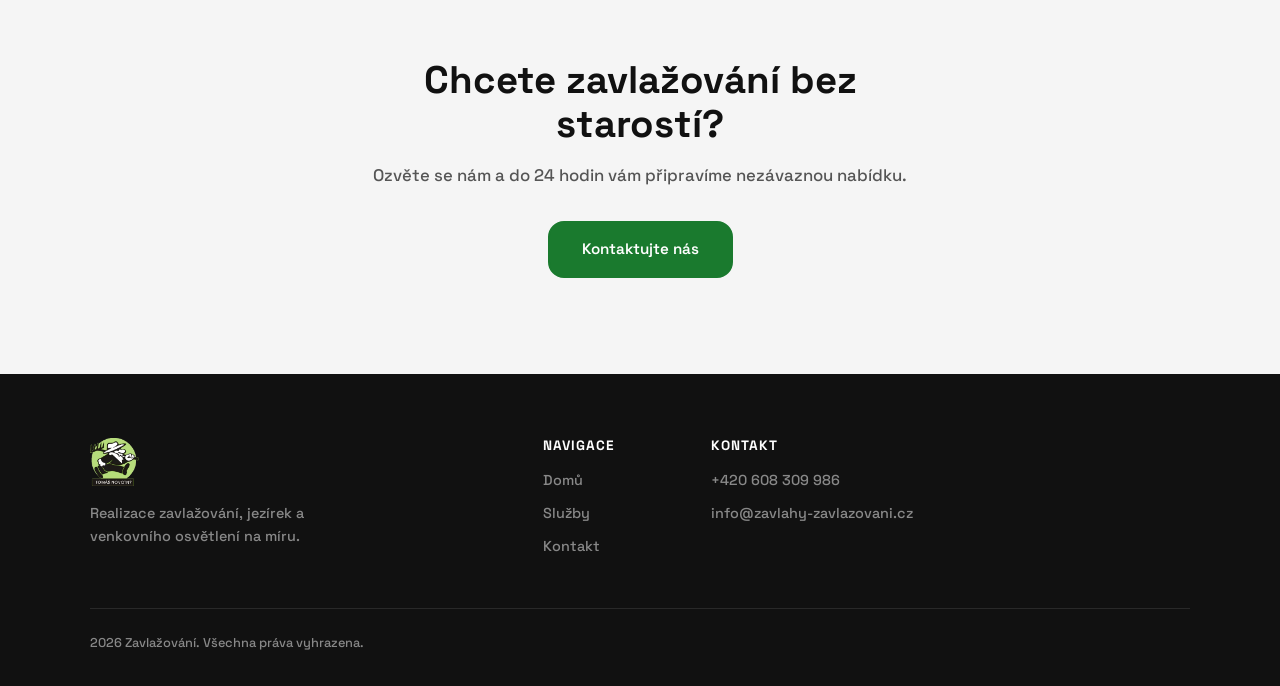
==== commit 45201428: "Opravy" ====
--- a/index.html
+++ b/index.html
@@ -10,7 +10,7 @@
     <meta property="og:description" content="Návrh, instalace a servis závlahových systémů.">
     <meta property="og:type" content="website">
     <meta property="og:url" content="https://vaclavneu.github.io/">  <!-- Predelat realnou URL -->
-    <meta property="og:image" content="https://vaclavneu.github.io/Obrazky/nahled.webp">
+    <meta property="og:image" content="https://vaclavneu.github.io/Obrazky/Tomas_logo.webp">
     <meta name="google-site-verification" content="M0ZLfWFNG0SLaXgLOf67npaNT7KguixeMrZRWFpr6Yw" />
 
     <link rel="preconnect" href="https://fonts.googleapis.com" />
@@ -56,8 +56,8 @@
                      bylo efektivní, úsporné a dlouhodobě spolehlivé.
                 </p>
                 <div class="hero-actions">
-                    <a href="Pages/Realizace.html" class="btn-main">Zobrazit realizace</a>
-                    <a href="Pages/Kontakt.html" class="btn-ghost">Nezávazná poptávka</a>
+                    <a href="Pages/Realizace/" class="btn-main">Zobrazit realizace</a>
+                    <a href="Pages/Kontakt/" class="btn-ghost">Nezávazná poptávka</a>
                 </div>
             </div>
         </div>
@@ -126,48 +126,54 @@
     </section>
 
    
-    <section class="steps" id="jak-to-funguje">
-        <div class="section-header reveal">
-            <span class="section-tag">Proces</span>
-            <h2>Jak to funguje</h2>
-        </div>
-
-        <div class="step-container">
-            <div class="step-card reveal">
-                <div class="step-number">01</div>
-                <div class="step-icon">
-                    <svg viewBox="0 0 24 24" fill="none" stroke="currentColor" stroke-width="1.5">
-                        <path d="M3 17l6-6 4 4 7-7" />
-                    </svg>
-                </div>
-                <h3>Návrh systému</h3>
-                <p>Přijedeme, zaměříme zahradu a navrhneme optimální řešení na míru.</p>
-            </div>
-
-            <div class="step-card reveal reveal-delay-1">
-                <div class="step-number">02</div>
-                <div class="step-icon">
-                    <svg viewBox="0 0 24 24" fill="none" stroke="currentColor" stroke-width="1.5">
-                        <path d="M12 2v20M2 12h20" />
-                    </svg>
-                </div>
-                <h3>Instalace</h3>
-                <p>Profesionální montáž celého systému včetně řídící jednotky a čidel.</p>
-            </div>
-
-            <div class="step-card reveal reveal-delay-2">
-                <div class="step-number">03</div>
-                <div class="step-icon">
-                    <svg viewBox="0 0 24 24" fill="none" stroke="currentColor" stroke-width="1.5">
-                        <path d="M5 13l4 4L19 7" />
-                    </svg>
-                </div>
-                <h3>Hotovo &amp; servis</h3>
-                <p>Předáme funkční systém a zajistíme celoroční údržbu a servis.</p>
-            </div>
-        </div>
-    </section>
-
+
+
+ <section class="area" id="oblast-pusobeni">
+    <div class="section-header reveal">
+        <span class="section-tag">Kde působíme</span>
+        <h2>Místo působení</h2>
+    </div>
+
+    <div class="area-content reveal">
+        <div class="area-map" aria-label="Mapa České republiky se zvýrazněným Středočeským krajem a Prahou">
+            <svg viewBox="0 0 210 145" xmlns="http://www.w3.org/2000/svg" role="img">
+                <g class="map-regions">
+                    <path class="region" data-name="Karlovarský kraj" d="M19.546,72.884l-1.693-0.069v-1.229l-1.229-0.582l0.064-1.423l-3.622-2.458l-2.263-1.164l-0.97-1.746l-0.97-1.099l0.453-2.005l-1.487-2.263l-1.067-1.067l0.744-1.455l-0.646-1.617h2.069l0.518,0.518v1.422h1.1l0.614,0.614l-0.356,1.002l0.646,0.647v1.617l0.971,0.97l0.452-2.328c0,0-0.323-0.776,0-1.1s1.293-1.293,1.293-1.293l0.582-1.94l2.522-1.358v-0.905l0.809-0.809l1.843-0.291l2.328-0.388l0.776,0.776l1.293-1.617l2.394-0.647l2.521,1.875l1.153,1.153h2.384l1.166,0.44c0,0-0.061,1.003,0,1.121c0.062,0.118,2.556-0.269,2.556-0.269l1.121,1.121l-1.099,1.099l0.605,1.143l-0.403,1.48l0.987,0.986L37.3,60.599l1.121,1.524L37.3,63.244l1.659,1.659l-0.807,1.973l-1.345,0.359v2.017l-1.793-1.345l-1.883-0.224l-3.586,2.331v1.345l-0.919,0.919l-1.502-0.74l-0.762,0.359l-1.479-0.896l-1.793,0.762l-1.277,1.278l-1.188-1.054L19.546,72.884z"/>
+                    <path class="region" data-name="Plzeňský kraj" d="M38.959,64.903l-0.807,1.973l-1.345,0.359v2.017l-1.793-1.345l-1.883-0.224l-3.586,2.331v1.345l-0.919,0.919l-1.502-0.74l-0.762,0.359l-1.479-0.896l-1.793,0.762l-1.277,1.278l-1.188-1.054l-1.076,0.897l-1.693-0.069l-1.875,2.846l-0.114,1.701l-1.956,1.791l1.487,1.682l1.811,1.229l-0.129,1.875l1.229,1.424l-0.065,1.745l1.94,1.358l-0.194,2.134l0.323,1.487l1.552,0.841l1.358,1.423l1.035,1.746l1.875,0.517l0.647-0.452l1.681,0.324l2.134,1.552l0.259,1.745l1.875,1.876v0.905l1.746,1.358l0.323,1.357l1.164,0.842h1.617l1.552,1.552l1.422,2.068l0.194,2.265l2.651,1.745l0.911-1.517l0.018-0.899l0.399-1.422l1.25-0.535l0.297-0.834l-0.595-0.951l0.298-2.321l1.071,0.356l0.357-0.654l1.428-0.535l0.595-1.429l-0.714-1.428l1.13-0.596l-0.893-1.011l0.714-0.654v-0.893l0.833-0.655l1.071-1.666l-0.833-1.369l0.179-1.844v-1.072l-0.357-1.309l0.655-0.952l-0.773-1.309l0.06-1.428l0.297-1.072l-0.773-0.595l-0.833-1.071l0.417-1.19l-0.953-1.012l1.25-0.894h1.309l1.131-1.367l-0.536-1.071l0.595-1.012l-0.536-1.429l1.131-1.13l-0.297-0.893l0.119-1.547l-1.012-0.654l-1.19-0.238l-0.06-0.953l-1.19,0.238c0,0-1.204-1.596-1.25-1.606c-0.046-0.011-1.071,0.417-1.071,0.417l-1.071-0.536l-0.953-0.536l-0.178-1.011l-1.607-0.119l-0.952,0.595l-0.833-0.774l0.655-0.833l-0.546-0.687l-1.614-0.941H38.959z"/>
+                    <path class="region" data-name="Ústecký kraj" d="M29.234,51.474l2.264-1.229l-0.064-1.747l0.776-0.776l2.328-0.388l1.94,0.259l0.776-1.423v-1.035l0.646-1.164h0.776l0.387,1.164l0.97-0.323V43.39l0.615-0.615l0.356-0.938h0.905l0.388,1.229l1.035,0.647l2.005-1.423l0.129-2.393l0.938-0.938l1.067,0.55l1.294-1.164l0.84,0.841l1.552-0.841l1.746-0.194l0.388,0.906h0.711l1.164-1.164v-1.811l1.487-0.259l1.035-1.035l1.358,0.841l2.069-1.099l0.841-0.841l1.746,0.129l0.841-1.681h1.164l0.453,0.517l2.328-0.841l0.259-1.617l-1.94-0.646v-1.229l-1.94-0.388l0.711-1.294l0.646-1.681l1.94,0.905l0.453,0.453h1.164l1.811-0.647l1.164,1.164l1.164,1.1l0.064,1.423l-0.97,1.617l2.199-0.388l-0.388,2.263v1.035l-1.523,0.532l-0.225,1.749l-1.524-0.583l-1.704-0.224l0.359,1.435l-1.144,1.144v0.919l-0.998,0.998c0,0-0.969,1.353-0.953,1.603s0.807,1.3,0.807,1.3v1.21l1.704,2.824l1.21,1.479l-0.538,0.718l0.224,1.704h-1.121l-0.359,1.076h-1.166l0.403,2.018l-0.852,0.852l-1.928-0.179l-1.031,1.031H60.57l-1.883-0.852l-1.524,0.807v1.076l-1.233,1.233h-1.412l-0.482,0.482l0.034,0.93l-1.345-0.807l-1.479,1.479l-2.063-0.044l-1.972,1.21l-1.749,0.089l-1.345,1.256l-0.269,1.569l-1.479,0.628l-0.807,1.3l-1.614-0.941h-0.987L37.3,63.244l1.121-1.121L37.3,60.599l0.404-0.852l-0.987-0.986l0.403-1.48l-0.605-1.143l1.099-1.099l-1.121-1.121l-2.556,0.269v-1.121l-1.166-0.44h-2.384L29.234,51.474z"/>
+                    <path class="region" data-name="Liberecký kraj" d="M98.496,36.6l1.439,1.626l-0.449,1.883l0.763,1.838l-0.358,0.986l0.896,0.896l-0.718,1.435l1.346,1.345v0.852l-2.286,0.493l-1.077-1.076l-1.39,0.896v1.21l-1.166,0.673l-0.762-1.166l-2.601-0.897l-1.704,1.121l-1.883-1.211l-1.211-0.538v-0.897l-1.692-0.863l-0.773-0.773h-1.322l-1.009-1.009l-0.987,1.704l-1.569,1.749l-0.538-0.538l-1.345,0.224v1.121l-1.883,1.524l-2.242,0.538l-0.538-1.614l-2.601,0.134l-1.21-1.479l-1.704-2.824v-1.21l-0.807-1.3l0.953-1.603l0.998-0.998v-0.919l1.144-1.144l-0.359-1.435l1.704,0.224l1.524,0.583l0.225-1.749l1.523-0.532l4.01,1.229l1.293-1.875l2.393-0.129c0,0,1.574,0.292,1.682,0.194c0.107-0.099,0.388-2.264,0.388-2.264l0.517-2.07l-1.1-1.099l1.035-1.035h1.746l0.906,0.841l1.422-0.776l0.776,1.358l1.164-0.518l1.294,1.552l-0.583,1.293l0.647,2.004l1.131,1.132l1.067,1.067l0.129,1.875l0.42,0.42l1.456-1.326L98.496,36.6z"/>
+                    <path class="region" data-name="Královéhradecký kraj" d="M98.496,36.6l1.94,0.129l2.134,0.97l0.646,0.647l1.487,0.258l1.617-0.905l0.646,1.423l0.906,2.005h1.164l1.682-0.647l1.034,1.94l-0.13,1.229l1.617-1.164l1.1-1.099l1.939,1.358l0.972,0.064l0.322-1.422h2.651l3.299,3.233l-1.1,0.97l-0.259,1.875l-2.069,0.776l-2.975,2.328l0.258,1.294l1.683,1.939l1.422-0.711l0.809,0.808v1.002l0.921,0.921l1.182-0.146l1.357,2.393l1.875,1.487l0.324,2.393l0.673,1.381l-1.999-0.895h-0.94v1.3l-2.376,0.673l-1.257,1.255l-0.402,1.704h-2.241l-1.57,0.448l-1.008-1.009l-1.727-1.009l-0.986-0.986h-1.076v-1.57l-0.807-0.807l-1.838-0.045l-1.525,0.762l-0.784,0.785c0,0-0.749-0.262-0.829-0.292s0-1.345,0-1.345h-1.166l-1.211,1.659h-2.287l-1.255-0.718l-2.364,2.048L95.9,65.755l0.494-1.614l-1.929-1.031l0.941-1.659l-0.493-1.076l0.27-1.345l-0.314-1.435l-0.717-0.717l-1.3,0.852l-2.107-0.27v-1.255l-1.144-1.144L88.1,54.77l-0.314-1.121l1.143-1.144l-0.695-1.905l0.404-1.121l-0.672-1.076l0.582-0.897l1.883,1.211l1.704-1.121l2.601,0.897l0.762,1.166l1.166-0.673v-1.21l1.39-0.896l1.077,1.076c0,0,2.262-0.468,2.286-0.493c0.022-0.026,0-0.852,0-0.852l-1.346-1.345l0.718-1.435l-0.896-0.896l0.358-0.986l-0.763-1.838l0.449-1.883L98.496,36.6z"/>
+                    <path class="region" data-name="Pardubický kraj" d="M135.293,60.139l-0.414,1.949l-1.111,2.143l-0.357,2.062l0.595,0.992l-2.379,1.944v1.349l0.595,1.389l0.237,1.746l0.575,0.575l-1.329,0.893l0.992,1.943l1.071,2.104v1.07l1.349,0.595v1.786l-1.229,1.229v1.349l-0.754,1.071l-1.468-1.468h-4.404l-0.872,1.428h-2.937l-0.773,0.773l-1.726-1.726l-1.388-0.039l-1.707-2.022l-3.331-0.755l-0.596-1.388l-1.588,0.039v-0.873l-1.625,1.032v1.349l-1.826-0.635l-0.912-0.477v-1.189l-1.229-0.635l-0.952-0.198l-0.991-1.032l-1.667-1.07l-2.301,0.039l-2.143-1.666l-0.477-1.944l0.873-0.873l0.119-1.825l-1.626-0.793l-0.04-1.111l-1.309-0.437l-1.349-0.793l0.198-1.111l0.813-1.173l2.074-0.463l2.364-2.048l1.255,0.718c0,0,2.174,0.078,2.287,0c0.113-0.079,1.211-1.659,1.211-1.659h1.166v1.345l0.829,0.292l0.784-0.785l1.525-0.762l1.838,0.045l0.807,0.807v1.57h1.076l0.986,0.986l1.727,1.009l1.008,1.009l1.57-0.448h2.241l0.402-1.704l1.257-1.255l2.376-0.673v-1.3h0.94l1.999,0.895l2.948,1.658l1.681-1.681l0.874-0.874l-0.032-1.52L135.293,60.139z"/>
+                    <path class="region" data-name="Olomoucký kraj" d="M150.037,57.165v2.464h-1.175l-1.07,1.071l-2.382,1.547v1.667l-0.832,0.833l0.654,1.19l-1.428,2.023l-0.417,1.844l0.982,0.982l-0.923,1.517l-0.297,1.786l0.862,0.862h1.101v1.279h1.488l0.952,0.953l1.725-0.477l1.429,2.082h1.19l1.012,0.536l1.189-0.833l1.013,1.012l1.309-0.715l1.786,0.953l-0.418,2.022h1.846l0.654,1.786l1.428,0.477l1.22,1.219l-0.148,1.221h1.31l0.653,1.309l-0.981,0.982l-0.981-0.328l-1.606,1.07v1.667l-1.28,1.28l-1.397-1.577l-1.845,0.653l0.535,1.607l-1.606,0.477l-1.19-0.357l-0.981,0.981l-0.685,1.221l-0.922-0.923l-1.578,0.089l-0.476-1.13l-0.952,0.833l0.536,1.844l-0.893,0.894l-0.536,0.833l-2.261,0.357l-1.399,1.397l-0.921-1.576v-0.893l-0.745-0.744h-1.636l-0.237-1.279v-1.19l-1.429-0.893V92l-0.923-0.922l-0.565-1.22h-1.309l-0.893,1.012l0.951,0.951l0.982,0.982l-1.041,1.518l-0.715,0.714l-1.785-1.31l0.834-0.832l-1.071-1.429v-1.547l1.189-1.25l-1.368-0.416l-1.131-0.06l0.694-1.865l0.754-1.071v-1.349l1.229-1.229v-1.786l-1.349-0.595v-1.07l-1.071-2.104l-0.992-1.943l1.329-0.893l-0.575-0.575l-0.237-1.746l-0.595-1.389v-1.349c0,0,2.353-1.883,2.379-1.944c0.027-0.061-0.595-0.992-0.595-0.992l0.357-2.062l1.111-2.143l0.414-1.949l2.069-0.97h1.617l0.064-2.005l-1.067-1.067l-1.067-0.42l-0.775-2.781l-1.682-0.905l0.905-1.746l2.005,0.517l1.487,0.323l2.457,0.711l1.003,1.002l1.714-0.55l0.26,1.682l1.356,1.035h2.069l0.519,1.811L150.037,57.165z"/>
+                    <path class="region" data-name="Moravskoslezský kraj" d="M150.037,57.165v2.464h-1.175l-1.07,1.071l-2.382,1.547v1.667l-0.832,0.833l0.654,1.19l-1.428,2.023l-0.417,1.844l0.982,0.982l-0.923,1.517l-0.297,1.786l0.862,0.862h1.101v1.279h1.488l0.952,0.953l1.725-0.477l1.429,2.082h1.19l1.012,0.536l1.189-0.833l1.013,1.012l1.309-0.715l1.786,0.953l-0.418,2.022h1.846l0.654,1.786l1.428,0.477l1.22,1.219l-0.148,1.221h1.31l0.653,1.309h1.37l1.19,1.012l1.903-0.773l1.904,0.416l1.429,1.013h1.249l1.31-0.537l0.119,1.071l1.666,1.071l0.298,1.369l1.368,0.64l1.101-0.389l2.068-2.716l-0.129-1.552l1.423-0.646l1.163,0.581l1.94-0.388l1.617,0.518l2.069-0.97l0.323-1.552l-1.164-3.17l-0.711-2.199h-1.683l-0.71-0.84l-2.135-0.646l-0.323-1.553l-1.423-3.104l0.776-1.681l-0.646-0.259l-0.647-1.811l-1.293,0.97l-2.522-1.423l-2.199-0.323l-0.775,1.358l-1.164-1.94l-1.488-0.711l-0.711-0.905l-1.293,0.841l-1.293-0.582l0.097-1.584l-1.067-1.067l-1.552,0.258l-0.776,2.005c0,0-1.317,1.413-1.487,1.487c-0.17,0.075-1.39-0.032-1.39-0.032l-1.326-1.326l-1.358-0.453l-0.711-2.134l-1.229-1.746l-1.39,0.162l-1.326-1.326v-1.1l2.328-0.711l1.844-0.906v-1.067l-1.196-1.196l0.258-1.294l-1.293-1.293l-0.647,1.293l-0.97,0.97l-3.232-0.259L150.037,57.165z"/>
+                    <path class="region" data-name="Vysočina" d="M122.679,87.061l-1.726-1.726l-1.388-0.039l-1.707-2.022l-3.331-0.755l-0.596-1.388l-1.588,0.039v-0.873l-1.625,1.032c0,0,0.055,1.304,0,1.349c-0.055,0.044-1.826-0.635-1.826-0.635l-0.912-0.477v-1.189l-1.229-0.635l-0.952-0.198l-0.991-1.032l-1.667-1.07l-2.301,0.039l-2.143-1.666l-1.428,0.119l-0.952,0.773l0.119,1.428l-1.369-0.06l-0.476,1.012h-1.369l-0.773,0.714l-0.952-0.238l-0.714,0.418l-0.178,0.952l-0.893,0.832l-0.06,1.369l1.845,0.894c0,0,0.067,1.098,0.059,1.249c-0.007,0.15-1.13,0.774-1.13,0.774l-0.893-0.418l-0.536,0.952l-1.071-0.179l-1.547,0.061l-1.964-0.298l-1.309,1.31l-0.06,1.248l-0.655,0.655l0.417,1.547l-0.059,1.666l-0.714,0.894v1.845l0.654,1.369l-0.297,1.07l0.655,1.189l1.309,1.071l1.131-0.654l1.488,0.833l0.654,1.19l1.309,1.19l1.19-0.654l1.904,0.713l1.726-0.297l0.773,1.07l-0.238,1.311l1.547,1.547l2.023,0.06l1.666-0.357l1.727,1.369l-0.18,1.07l-1.25,0.238l-0.237,1.488l-1.31,1.368l1.071,0.952l0.952,1.487l1.071-0.534l1.071,0.773l1.309-1.369l1.369,1.012l0.714-1.369l0.833-0.237l0.773-1.072h1.428l0.536-1.249l1.666-0.714l1.487,1.012l1.012-0.596l1.369,0.417l1.31-0.654l0.714-1.132l1.131,0.298l0.534-1.309l0.894-0.238l0.417-0.774l-1.071-0.773l-0.357-1.189l1.368-0.834l-1.25-1.249l0.299-1.071l0.951-0.773l-0.892-1.13l1.07-0.715l0.417-0.952l2.321-1.071l-0.12-2.142l-0.476-1.19L122.739,92l-0.655-1.547l1.19-0.714l0.356-0.714l-1.249-0.833L122.679,87.061z"/>
+                    <path class="region" data-name="Zlínský kraj" d="M178.557,93.057l-1.368-0.64l-0.298-1.369l-1.666-1.071l-0.119-1.071l-1.31,0.537h-1.249l-1.429-1.013l-1.904-0.416l-1.903,0.773l-1.19-1.012h-1.37l-0.981,0.982l-0.981-0.328l-1.606,1.07v1.667c0,0-1.032,1.102-1.28,1.28c-0.246,0.178-1.397-1.577-1.397-1.577l-1.845,0.653l0.535,1.607l-1.606,0.477l-1.19-0.357l-0.981,0.981l-0.685,1.221l-0.922-0.923l-1.578,0.089l-0.476-1.13l-0.952,0.833l0.536,1.844l-0.893,0.894l-0.536,0.833l-2.261,0.357l-1.399,1.397l-0.862,1.16l0.715,1.25l-0.357,1.25l1.607,0.179l-0.18,1.189l-1.07,0.715l-1.19,1.249l0.893,1.131l1.964-0.773l0.714,0.773l-0.179,1.369l1.488,0.833l1.963,0.238l-0.059,1.369l1.249-0.061l1.309,1.19l1.548-0.596l1.368,0.834l0.061,0.952l1.486,0.356l0.894,1.31l0.511,0.643h1.164l1.682-1.034l1.164-2.006l2.392-0.129l0.422-3.201l0.938-0.938l3.104-0.259l1.617-2.328v-2.781l0.841-2.392v-1.683l1.293-2.004l1.746-0.453l1.617-0.841l1.423-0.518L178.557,93.057z"/>
+                    <path class="region" data-name="Jihočeský kraj" d="M44.308,112.233l1.428,0.416l1.456,1.27l-0.238,0.736l1.034,1.552l1.811,0.324l0.518,1.616l1.229,1.617l0.517,1.487l1.358,0.065l2.328,2.198l1.229,0.452l1.358,1.617l-0.97,1.035l2.134,2.134h2.458l2.458,0.452l2.004,1.165l2.846-2.394l0.582-1.487l1.487,1.293l1.617,0.324l1.293-0.324l2.134,1.423l0.84-1.357l-0.258-1.294l0.258-2.198l1.811-1.487l0.647-1.876l1.681,0.065l2.328,0.711l0.388-0.711l-0.582-1.035l0.323-1.422l0.583-1.747l-0.194-2.264l-0.13-2.393l0.711-1.357l2.134,0.711l1.811,0.388l0.583,1.94l2.781-0.646l0.776-1.035l1.875,0.064l2.845,1.487l0.971,0.453l0.971,1.422l0.773-1.667l-0.952-1.487l-1.071-0.952l1.31-1.368l0.237-1.488l1.25-0.238l0.18-1.07l-1.727-1.369l-1.666,0.357l-2.023-0.06l-1.547-1.547l0.238-1.311l-0.773-1.07l-1.726,0.297l-1.904-0.713l-1.19,0.654l-1.309-1.19l-0.654-1.19l-1.488-0.833l-1.131,0.654l-1.309-1.071l-0.655-1.189l0.297-1.07l-0.654-1.369v-1.845l0.714-0.894l0.059-1.666l-0.417-1.547l-0.773-1.13l-0.536-1.31l-1.012,0.118l-1.844-1.547l-1.25,0.893l0.357,1.846l-1.547,0.832l-0.833,0.953l-1.726-0.715l-1.904-0.476l-1.071,0.179l-1.547-0.715l-1.488,0.893c0,0-0.868-0.056-1.011-0.059c-0.144-0.004-0.953-1.191-0.953-1.191h-1.428l-0.714,0.894l-3.213,0.356l-0.893-0.951h-1.13l-0.655,1.13l-1.666,0.834l-1.071-0.536l-3.273-0.119l-0.655,0.952l0.357,1.309v1.072l-0.179,1.844l0.833,1.369l-1.071,1.666l-0.833,0.655v0.893l-0.714,0.654l0.893,1.011l-1.13,0.596l0.714,1.428l-0.595,1.429l-1.428,0.535l-0.357,0.654l-1.071-0.356l-0.298,2.321l0.595,0.951l-0.297,0.834l-1.25,0.535l-0.399,1.422L44.308,112.233z"/>
+                    <path class="region" data-name="Jihomoravský kraj" d="M133.133,86.327l-1.468-1.468h-4.404l-0.872,1.428h-2.937l-0.773,0.773l-0.297,1.132l1.249,0.833l-0.356,0.714l-1.19,0.714L122.739,92l-0.536,1.131l0.476,1.19l0.12,2.142l-2.321,1.071l-0.417,0.952l-1.07,0.715l0.892,1.13l-0.951,0.773l-0.299,1.071l1.25,1.249l-1.368,0.834l0.357,1.189c0,0,1.04,0.616,1.071,0.773c0.03,0.159-0.417,0.774-0.417,0.774l-0.894,0.238l-0.534,1.309l-1.131-0.298l-0.714,1.132l-1.31,0.654l-1.369-0.417l-1.012,0.596l-1.487-1.012l-1.666,0.714l-0.536,1.249h-1.428l-0.773,1.072l-0.833,0.237l-0.714,1.369l-1.369-1.012l-1.309,1.369l-1.071-0.773l-1.071,0.534l-0.773,1.667l0.84,0.131l1.682,0.193l1.939,1.424l1.941,0.193l0.452-0.776l1.939,0.194l2.846,2.005l0.323,1.034l3.751,2.069l4.462-0.063l3.428,0.646l1.293-1.488l0.712-1.938l2.393-0.13l1.035,1.1l2.392,0.388l0.324,1.617l1.229-0.389l2.135,1.294l1.939-0.518l1.294,0.841l0.646,3.233l1.035-0.13l0.775-2.716l0.518-1.875l2.135-2.651l0.517-1.812l0.776-0.323l1.164-1.164h1.229l2.393,1.035l2.069,1.229l2.07-1.359l1.745,1.164l1.552-0.387l1.617-1.488l-0.511-0.643l-0.894-1.31l-1.486-0.356l-0.061-0.952l-1.368-0.834l-1.548,0.596l-1.309-1.19l-1.249,0.061l0.059-1.369l-1.963-0.238l-1.488-0.833l0.179-1.369l-0.714-0.773l-1.964,0.773l-0.893-1.131l1.19-1.249l1.07-0.715l0.18-1.189l-1.607-0.179l0.357-1.25l-0.715-1.25l0.862-1.16l-0.921-1.576v-0.893l-0.745-0.744h-1.636l-0.237-1.279v-1.19l-1.429-0.893V92l-0.923-0.922l-0.565-1.22h-1.309l-0.893,1.012l0.951,0.951l0.982,0.982l-1.041,1.518l-0.715,0.714l-1.785-1.31l0.834-0.832l-1.071-1.429v-1.547l1.189-1.25l-1.368-0.416l-1.131-0.06L133.133,86.327z"/>
+                    <path class="region region-stredocesky" data-name="Středočeský kraj" d="M99.213,71.173l-1.626-0.793l-0.04-1.111l-1.309-0.437l-1.349-0.793l0.198-1.111l0.813-1.173l0.494-1.614l-1.929-1.031l0.941-1.659l-0.493-1.076l0.27-1.345l-0.314-1.435l-0.717-0.717l-1.3,0.852l-2.107-0.27v-1.255l-1.144-1.144L88.1,54.77l-0.314-1.121l1.143-1.144l-0.695-1.905l0.404-1.121l-0.672-1.076l0.582-0.897l-1.211-0.538v-0.897l-1.692-0.863l-0.773-0.773h-1.322l-1.009-1.009l-0.987,1.704l-1.569,1.749l-0.538-0.538l-1.345,0.224v1.121l-1.883,1.524l-2.242,0.538l-0.538-1.614l-2.601,0.134l-0.538,0.718l0.224,1.704h-1.121l-0.359,1.076h-1.166l0.403,2.018l-0.852,0.852l-1.928-0.179l-1.031,1.031H60.57l-1.883-0.852l-1.524,0.807v1.076l-1.233,1.233h-1.412l-0.482,0.482l0.034,0.93l-1.345-0.807l-1.479,1.479l-2.063-0.044l-1.972,1.21l-1.749,0.089l-1.345,1.256l-0.269,1.569l-1.479,0.628l-0.807,1.3l0.546,0.687l-0.655,0.833l0.833,0.774l0.952-0.595l1.607,0.119l0.178,1.011l0.953,0.536l1.071,0.536l1.071-0.417l1.25,1.606l1.19-0.238l0.06,0.953l1.19,0.238l1.012,0.654l-0.119,1.547l0.297,0.893l-1.131,1.13l0.536,1.429l-0.595,1.012l0.536,1.071l-1.131,1.367h-1.309l-1.25,0.894l0.953,1.012l-0.417,1.19l0.833,1.071l0.773,0.595l-0.297,1.072l-0.06,1.428l0.773,1.309l3.273,0.119l1.071,0.536l1.666-0.834l0.655-1.13h1.13l0.893,0.951l3.213-0.356l0.714-0.894h1.428l0.953,1.191l1.011,0.059l1.488-0.893l1.547,0.715l1.071-0.179l1.904,0.476l1.726,0.715l0.833-0.953l1.547-0.832l-0.357-1.846l1.25-0.893l1.844,1.547l1.012-0.118l0.536,1.31l0.773,1.13l0.655-0.655l0.06-1.248l1.309-1.31l1.964,0.298l1.547-0.061l1.071,0.179l0.536-0.952l0.893,0.418l1.13-0.774l-0.059-1.249l-1.845-0.894l0.06-1.369l0.893-0.832l0.178-0.952l0.714-0.418l0.952,0.238l0.773-0.714h1.369l0.476-1.012l1.369,0.06l-0.119-1.428l0.952-0.773l1.428-0.119l-0.477-1.944l0.873-0.873L99.213,71.173zM76.799,66.65l-1.151,0.119l-0.793,0.556l0.556,0.476l0.119,1.229l-0.833,0.754l-0.953-0.635l-1.229-0.159l-0.595,0.595l-1.111,0.278l-0.634,0.913l-0.873,0.039l-0.833,0.397l-0.238,0.635l-1.071,0.238l-0.794-0.873l0.397-1.27l-1.111-0.556l0.317-0.714l-0.913-0.595l-0.714-1.031l0.555-0.833l-0.912-1.111l1.666-0.833l0.635,0.357l1.111,0.08l-0.278-1.032l0.714-0.437l0.992,0.198l1.111-0.595l0.595-0.793l1.31,0.04l0.317,0.555l0.753,0.238l0.238,0.357l0.873-0.198l-0.238,0.873l1.15,0.277l0.516,0.833h0.754l0.714,0.912L76.799,66.65z"/>
+                    <path class="region region-stredocesky" data-name="Praha" d="M63.985,65.103l1.666-0.833l0.635,0.357c0,0,0.993,0.191,1.111,0.08c0.118-0.112-0.278-1.032-0.278-1.032l0.714-0.437l0.992,0.198l1.111-0.595l0.595-0.793l1.31,0.04l0.317,0.555l0.753,0.238l0.238,0.357l0.873-0.198l-0.238,0.873l1.15,0.277l0.516,0.833h0.754l0.714,0.912l-0.119,0.714l-1.151,0.119l-0.793,0.556l0.556,0.476l0.119,1.229l-0.833,0.754l-0.953-0.635l-1.229-0.159l-0.595,0.595l-1.111,0.278l-0.634,0.913l-0.873,0.039l-0.833,0.397l-0.238,0.635l-1.071,0.238l-0.794-0.873l0.397-1.27l-1.111-0.556l0.317-0.714l-0.913-0.595l-0.714-1.031l0.555-0.833L63.985,65.103z"/>
+                </g>
+            </svg>
+
+            <div class="map-legend">
+                <span class="legend-item"><span class="legend-dot legend-dot-active"></span>Pravidelně realizujeme</span>
+                <span class="legend-item"><span class="legend-dot"></span>Po domluvě</span>
+            </div>
+        </div>
+
+        <div class="area-info">
+            <h3>Středočeský kraj a Praha</h3>
+            <p>
+                Naše hlavní působiště je <strong>Praha a celý Středočeský kraj</strong>.
+                V této oblasti realizujeme projekty pravidelně a flexibilně se přizpůsobíme vašim termínům.
+            </p>
+            <p class="area-note">
+                <strong>Větší vzdálenosti po domluvě</strong> — pokud jste z jiného kraje, nebojte se nám ozvat. U větších projektů a dlouhodobé spolupráce za vámi rádi přijedeme i dál.
+            </p>
+            <a href="Pages/Kontakt/" class="btn-main area-btn">Nezávazná poptávka</a>
+        </div>
+    </div>
+</section>
    
     <section class="gallery">
         <div class="section-header reveal">
@@ -177,16 +183,16 @@
 
         <div class="images">
             <div class="image-card reveal">
-                <img src="Obrazky/ZavlahaRozdelana.jpeg" alt="Realizace zavlažování 1" loading="lazy" />
-                <div class="image-label">Rodinná zahrada</div>
+                <img src="Obrazky/Jezirko6.jpeg" alt="Realizace zavlažování 1" loading="lazy" />
+                <div class="image-label">Jezírko</div>
             </div>
             <div class="image-card reveal reveal-delay-1">
-                <img src="Obrazky/Zavlaha2.jpeg" alt="Realizace zavlažování 2" loading="lazy" />
-                <div class="image-label">Parkový systém</div>
+                <img src="Obrazky/Zavlaha7.jpeg" alt="Realizace zavlažování 2" loading="lazy" />
+                <div class="image-label">Okrasná zahrada</div>
             </div>
             <div class="image-card reveal reveal-delay-2">
                 <img src="Obrazky/Zavlaha3.jpeg" alt="Realizace zavlažování 3" loading="lazy" />
-                <div class="image-label">Rodinná zahrada</div>
+                <div class="image-label">Okrasná zahrada</div>
             </div>
         </div>
     </section>
@@ -196,7 +202,7 @@
         <div class="cta-inner">
             <h2>Chcete zavlažování bez starostí?</h2>
             <p>Ozvěte se nám a do 24 hodin vám připravíme nezávaznou nabídku.</p>
-            <a href="Pages/Kontakt.html" class="btn-main">Kontaktujte nás</a>
+            <a href="Pages/Kontakt/" class="btn-main">Kontaktujte nás</a>
         </div>
     </section>
 
--- a/Pages/Home.css
+++ b/Pages/Home.css
@@ -9,7 +9,7 @@
 
 .hero {
     min-height: 100vh;
-    background-image: url('/Obrazky/Zavlaha1.jpg');
+    background-image: url('/Obrazky/Zavlaha5.jpeg');
     background-size: cover;
     background-position: center;
     display: flex;
@@ -21,8 +21,8 @@
     background: linear-gradient(
         170deg,
         rgba(0, 0, 0, 0.3) 0%,
-        rgba(0, 0, 0, 0.6) 60%,
-        rgba(0, 0, 0, 0.75) 100%
+        rgba(0, 0, 0, 0.2) 60%,
+        rgba(0, 0, 0, 0) 100%
     );
     display: flex;
     justify-content: center;
@@ -398,7 +398,7 @@
     line-height: 1.6;
 }
 
-/* ===== RESPONSIVE ===== */
+
 @media (max-width: 900px) {
     .benefits-row,
     .step-container,
@@ -458,3 +458,194 @@
         align-items: center;
     }
 }
+/* OBLAST PŮSOBENÍ */
+/* OBLAST PŮSOBENÍ */
+.area {
+    padding: 100px 24px;
+    background: var(--bg);
+}
+
+.area-content {
+    max-width: 1200px;
+    margin: 50px auto 0;
+    display: grid;
+    grid-template-columns: 1.1fr 1fr;
+    gap: 60px;
+    align-items: center;
+}
+
+.area-map {
+    display: flex;
+    flex-direction: column;
+    gap: 18px;
+    align-items: center;
+}
+
+.area-map svg {
+    width: 100%;
+    max-width: 560px;
+    height: auto;
+    display: block;
+}
+
+.area-map .region {
+    fill: var(--bg-card);
+    stroke: var(--border);
+    stroke-width: 0.4;
+    stroke-linejoin: round;
+    transition: fill 0.25s ease;
+    cursor: pointer;
+}
+
+.area-map .region:hover {
+    fill: var(--green-glow);
+}
+
+.area-map .region-stredocesky {
+    fill: var(--green);
+    stroke: var(--green);
+}
+
+.area-map .region-stredocesky:hover {
+    fill: var(--green);
+    filter: brightness(0.92);
+}
+
+.area-map .region-praha {
+    fill: #ffffff;
+    stroke: var(--green);
+    stroke-width: 0.6;
+}
+
+.area-map .region-praha:hover {
+    fill: #ffffff;
+    filter: brightness(0.95);
+}
+
+.map-legend {
+    display: flex;
+    gap: 24px;
+    flex-wrap: wrap;
+    justify-content: center;
+    font-size: 0.95rem;
+    color: var(--text-muted);
+}
+
+.legend-item {
+    display: inline-flex;
+    align-items: center;
+    gap: 8px;
+    font-weight: 600;
+}
+
+.legend-dot {
+    width: 14px;
+    height: 14px;
+    border-radius: 4px;
+    background: var(--bg-card);
+    border: 1.5px solid var(--border);
+    display: inline-block;
+}
+
+.legend-dot-active {
+    background: var(--green);
+    border-color: var(--green);
+}
+
+.area-info h3 {
+    font-size: clamp(1.6rem, 2.4vw, 2rem);
+    margin-bottom: 18px;
+    color: var(--text);
+    letter-spacing: -0.02em;
+}
+
+.area-info p {
+    color: var(--text-muted);
+    line-height: 1.75;
+    font-size: 1.05rem;
+    margin-bottom: 16px;
+}
+
+.area-note {
+    padding: 18px 22px;
+    background: var(--green-glow);
+    border-left: 3px solid var(--green);
+    border-radius: 8px;
+    margin-top: 8px !important;
+}
+
+.area-note strong {
+    color: var(--green);
+}
+
+.area-btn {
+    display: inline-flex;
+    align-items: center;
+    justify-content: center;
+    margin-top: 24px;
+    padding: 14px 28px;
+    border-radius: 14px;
+    background: var(--green);
+    color: #fff;
+    text-decoration: none;
+    font-weight: 700;
+    transition: filter 0.2s ease, transform 0.2s ease;
+}
+
+.area-btn:hover {
+    filter: brightness(0.95);
+    transform: translateY(-2px);
+}
+
+@media (max-width: 900px) {
+    .area-content {
+        grid-template-columns: 1fr;
+        gap: 40px;
+    }
+
+    .area-info {
+        text-align: center;
+    }
+
+    .area-note {
+        text-align: left;
+    }
+}
+
+@media (max-width: 600px) {
+    .area {
+        padding: 70px 18px;
+    }
+}
+/* Mapa - dark mode úpravy pro lepší viditelnost */
+[data-theme="dark"] .area-map .region {
+    fill: #2a2d31;
+    stroke: #5a6068;
+    stroke-width: 0.5;
+}
+
+[data-theme="dark"] .area-map .region:hover {
+    fill: #3a4034;
+}
+
+[data-theme="dark"] .area-map .region-stredocesky {
+    fill: var(--green);
+    stroke: #ffffff;
+    stroke-width: 0.6;
+}
+
+[data-theme="dark"] .area-map .region-praha {
+    fill: #ffffff;
+    stroke: #ffffff;
+    stroke-width: 0.4;
+}
+
+[data-theme="dark"] .legend-dot {
+    background: #2a2d31;
+    border-color: #5a6068;
+}
+
+[data-theme="dark"] .legend-dot-active {
+    background: var(--green);
+    border-color: var(--green);
+}
